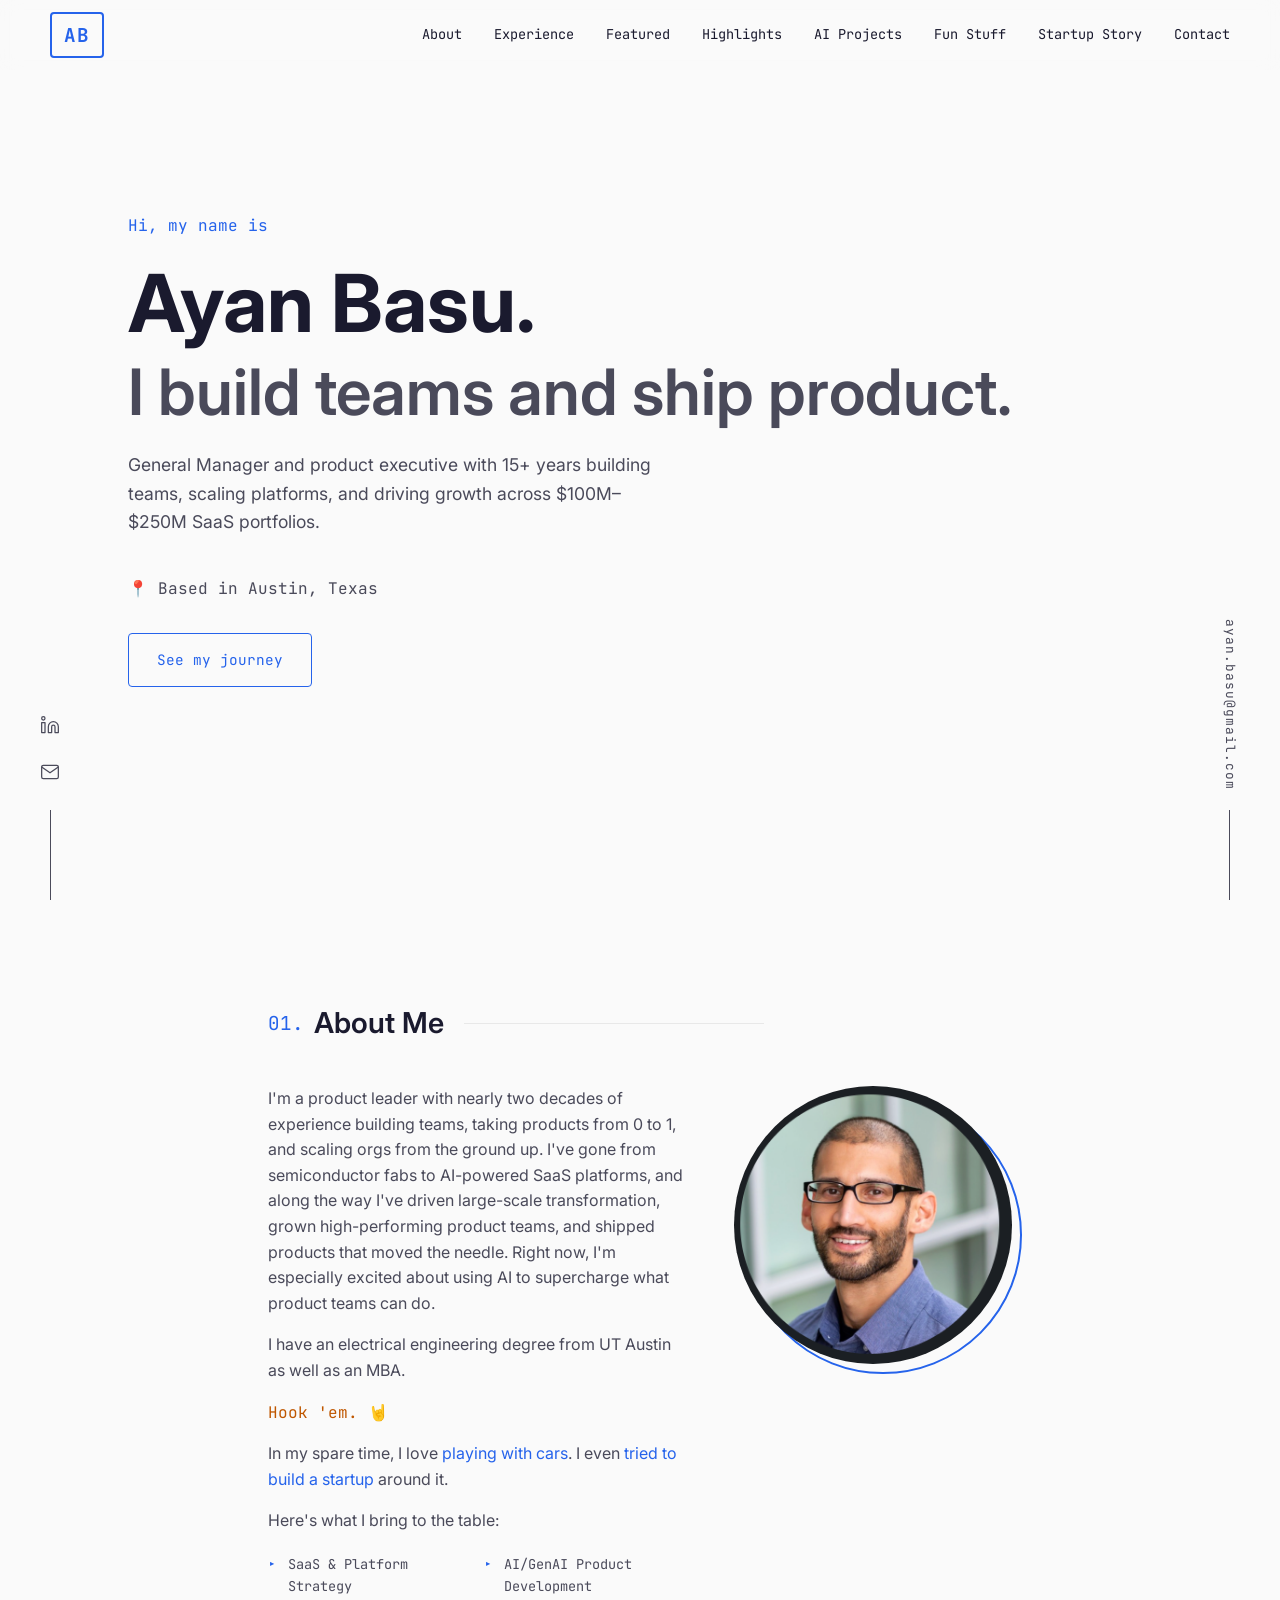
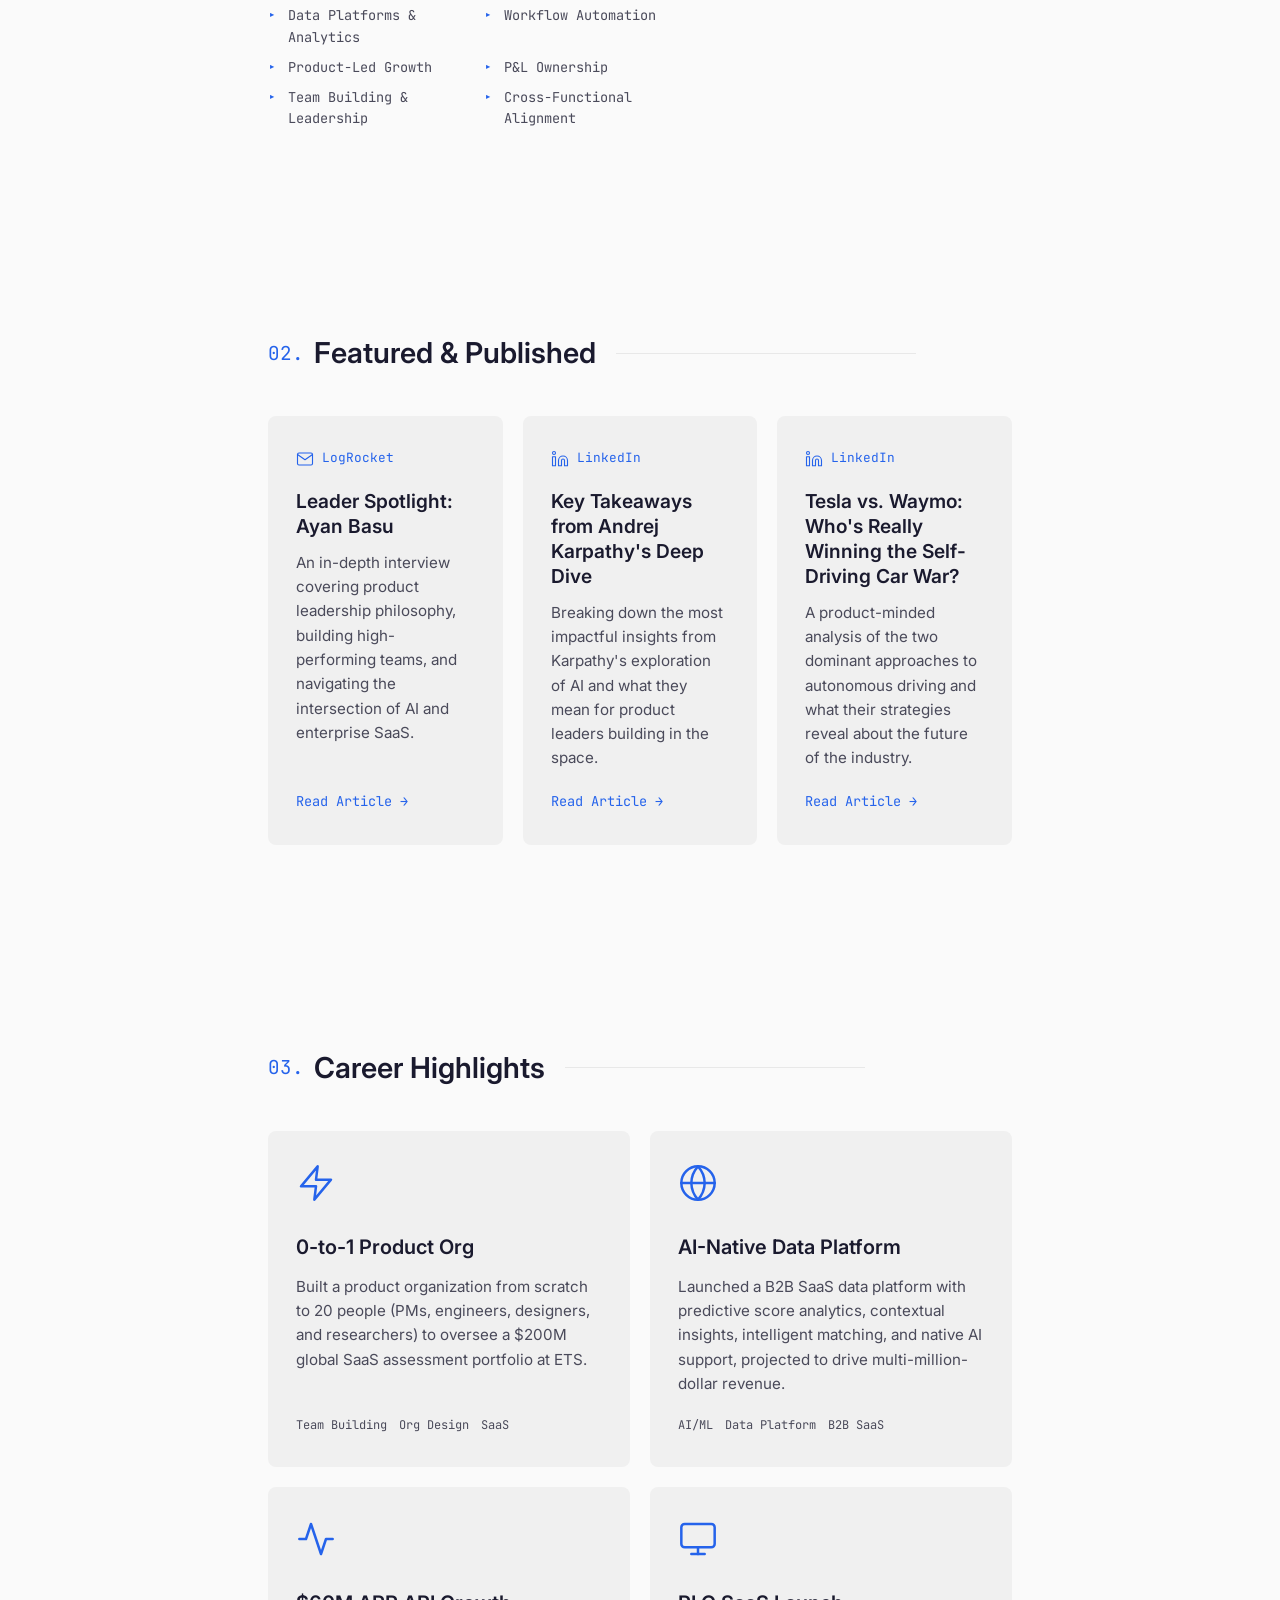
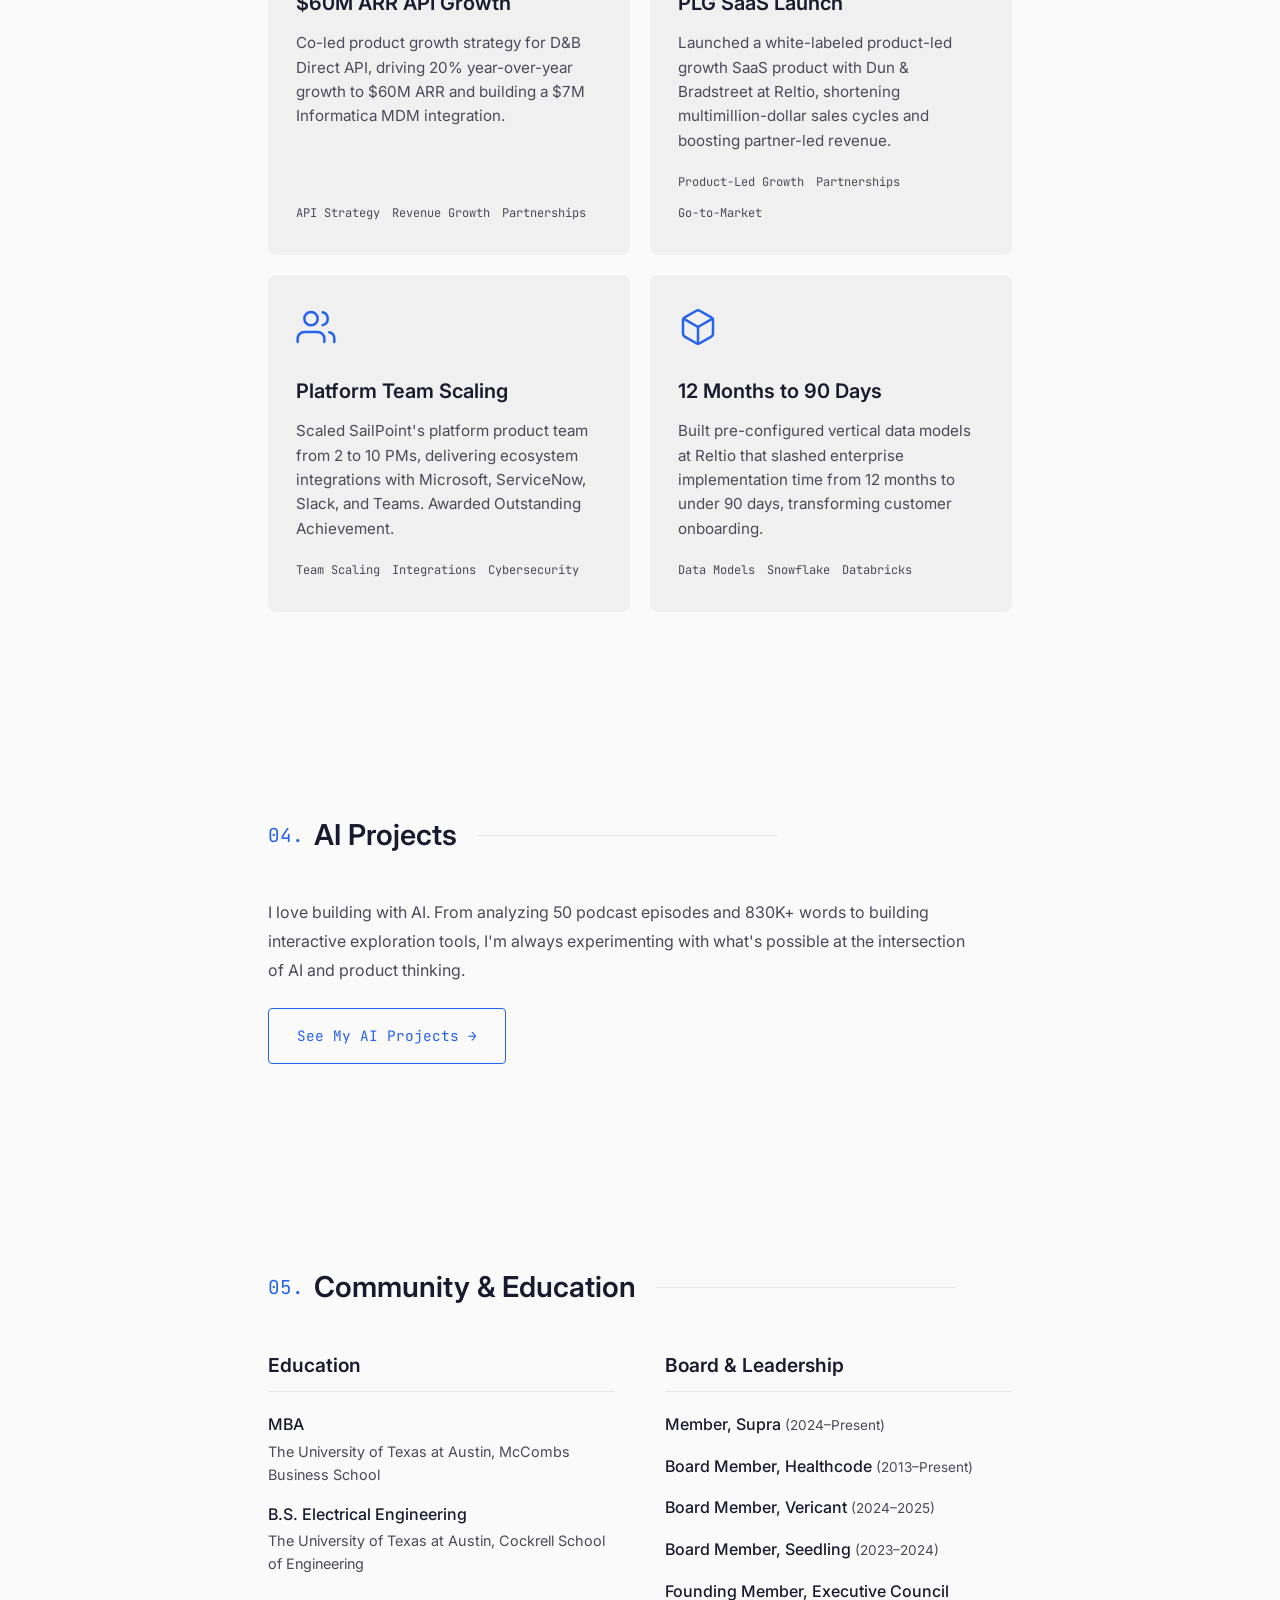
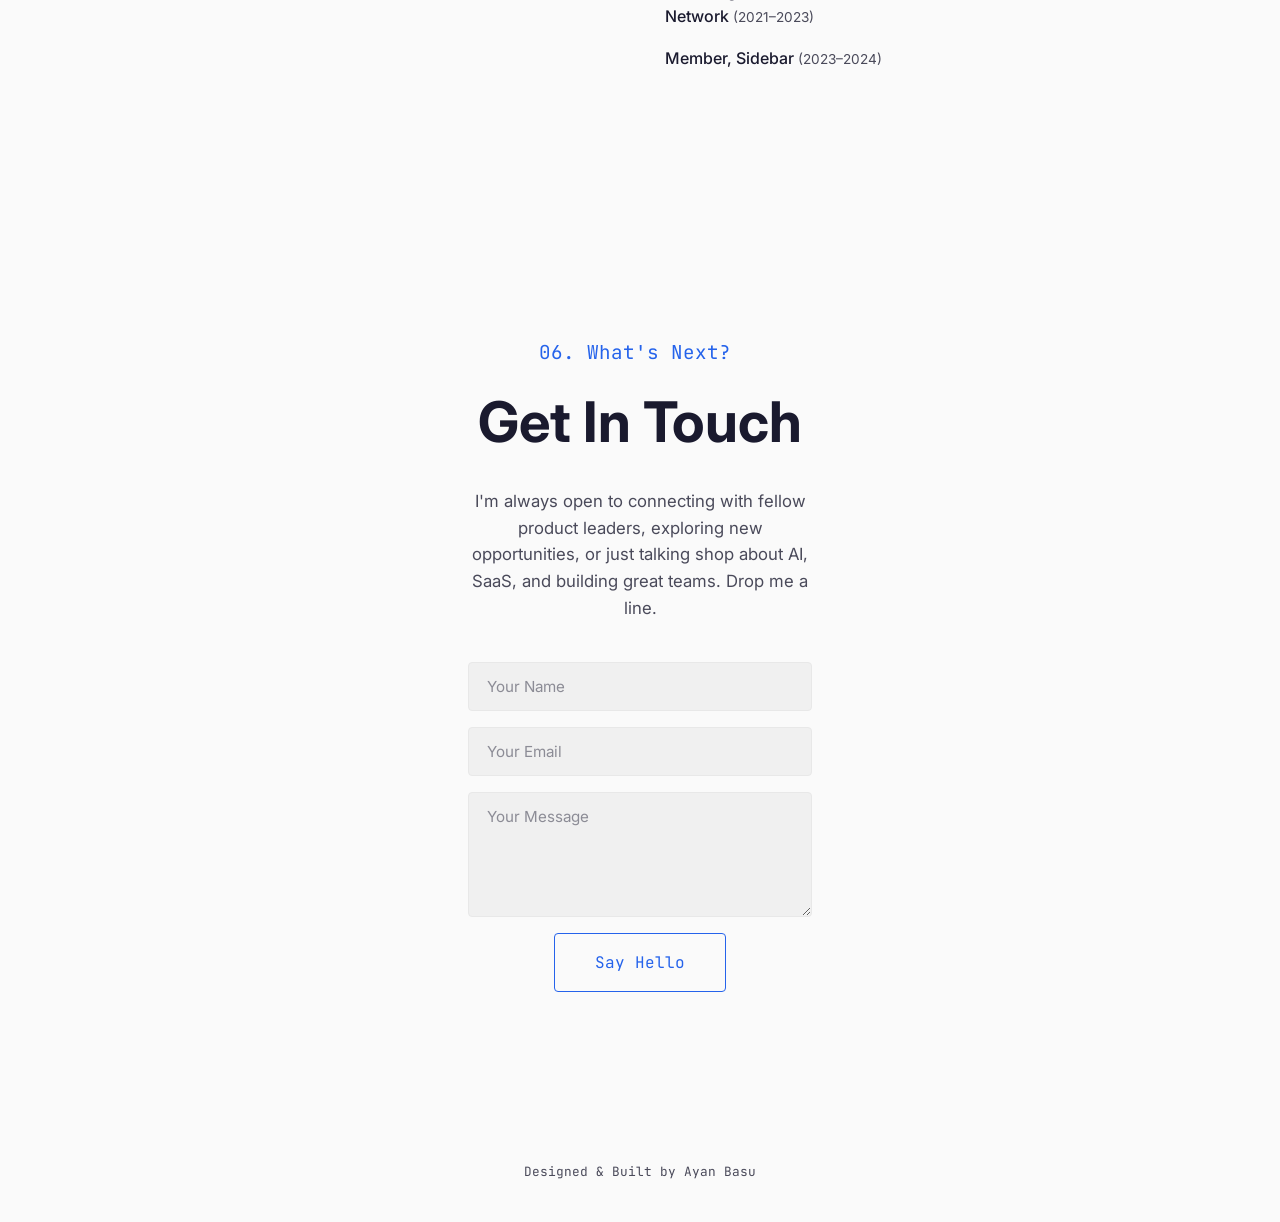
==== index.html @ af094619 "Move experience timeline to its own page Co-Authored-By: Claude Sonnet 4.6 <noreply@anthropic.com>" ====
<!DOCTYPE html>
<html lang="en">
<head>
  <meta charset="UTF-8">
  <meta name="viewport" content="width=device-width, initial-scale=1.0">
  <title>Ayan Basu | Product Executive | AI, SaaS, Platforms</title>
  <link rel="preconnect" href="https://fonts.googleapis.com">
  <link rel="preconnect" href="https://fonts.gstatic.com" crossorigin>
  <link href="https://fonts.googleapis.com/css2?family=Inter:wght@300;400;500;600;700&family=JetBrains+Mono:wght@400;500&display=swap" rel="stylesheet">
  <link rel="stylesheet" href="styles.css">
</head>
<body>

  <!-- Navigation -->
  <nav class="nav" id="nav">
    <a href="#" class="nav-logo">AB</a>
    <div class="nav-links">
      <a href="#about">About</a>
      <a href="experience.html">Experience</a>
      <a href="#featured">Featured</a>
      <a href="#highlights">Highlights</a>
      <a href="ai-projects.html">AI Projects</a>
      <a href="cars.html">Fun Stuff</a>
      <a href="startup.html">Startup Story</a>
      <a href="#contact">Contact</a>
    </div>
    <button class="nav-toggle" id="nav-toggle" aria-label="Toggle menu">
      <span></span>
      <span></span>
    </button>
  </nav>

  <!-- Mobile Menu -->
  <div class="mobile-menu" id="mobile-menu">
    <a href="#about">About</a>
    <a href="experience.html">Experience</a>
    <a href="#featured">Featured</a>
    <a href="#highlights">Highlights</a>
    <a href="ai-projects.html">AI Projects</a>
    <a href="cars.html">Fun Stuff</a>
    <a href="startup.html">Startup Story</a>
    <a href="#contact">Contact</a>
  </div>

  <!-- Hero -->
  <section class="hero">
    <div class="hero-content">
      <p class="hero-greeting">Hi, my name is</p>
      <h1 class="hero-name">Ayan Basu.</h1>
      <h2 class="hero-tagline">I build teams and ship product.</h2>
      <p class="hero-description">
        General Manager and product executive with 15+ years building teams, scaling platforms,
        and driving growth across $100M&ndash;$250M SaaS portfolios.
      </p>
      <p class="hero-location">📍 Based in Austin, Texas</p>
      <a href="experience.html" class="btn">See my journey</a>
    </div>
  </section>

  <!-- About -->
  <section class="section" id="about">
    <h2 class="section-heading"><span class="section-number">01.</span> About Me</h2>
    <div class="about-grid">
      <div class="about-text">
        <p>
          I'm a product leader with nearly two decades of experience building teams, taking products from 0 to 1,
          and scaling orgs from the ground up. I've gone from semiconductor fabs to AI-powered SaaS platforms,
          and along the way I've driven large-scale transformation, grown high-performing product teams, and
          shipped products that moved the needle. Right now, I'm especially excited about using AI to supercharge
          what product teams can do.
        </p>
        <p>
          I have an electrical engineering degree from UT Austin as well as an MBA.
        </p>
        <p class="hook-em">Hook 'em. 🤘</p>
        <p>In my spare time, I love <a href="cars.html">playing with cars</a>. I even <a href="startup.html">tried to build a startup</a> around it.</p>
        <p>Here's what I bring to the table:</p>
        <ul class="skills-list">
          <li>SaaS & Platform Strategy</li>
          <li>AI/GenAI Product Development</li>
          <li>Data Platforms & Analytics</li>
          <li>Workflow Automation</li>
          <li>Product-Led Growth</li>
          <li>P&L Ownership</li>
          <li>Team Building & Leadership</li>
          <li>Cross-Functional Alignment</li>
        </ul>
      </div>
      <div class="about-photo">
        <div class="photo-wrapper">
          <img src="profile-new.png" alt="Ayan Basu" class="photo-img">
        </div>
      </div>
    </div>
  </section>

  <!-- Featured & Published -->
  <section class="section" id="featured">
    <h2 class="section-heading"><span class="section-number">02.</span> Featured & Published</h2>
    <div class="featured-grid">

      <a href="https://stories.logrocket.com/p/leader-spotlight-ayan-basu" class="featured-card" target="_blank" rel="noopener noreferrer">
        <div class="featured-source">
          <svg xmlns="http://www.w3.org/2000/svg" width="18" height="18" viewBox="0 0 24 24" fill="none" stroke="currentColor" stroke-width="1.5" stroke-linecap="round" stroke-linejoin="round"><path d="M4 4h16c1.1 0 2 .9 2 2v12c0 1.1-.9 2-2 2H4c-1.1 0-2-.9-2-2V6c0-1.1.9-2 2-2z"></path><polyline points="22,6 12,13 2,6"></polyline></svg>
          <span>LogRocket</span>
        </div>
        <h3 class="featured-title">Leader Spotlight: Ayan Basu</h3>
        <p class="featured-description">
          An in-depth interview covering product leadership philosophy, building high-performing teams, and navigating the intersection of AI and enterprise SaaS.
        </p>
        <span class="featured-link">Read Article <span>&rarr;</span></span>
      </a>

      <a href="https://www.linkedin.com/pulse/key-takeaways-insights-from-andrej-karpathys-deep-dive-ayan-basu-adkgc/" class="featured-card" target="_blank" rel="noopener noreferrer">
        <div class="featured-source">
          <svg xmlns="http://www.w3.org/2000/svg" width="18" height="18" viewBox="0 0 24 24" fill="none" stroke="currentColor" stroke-width="1.5" stroke-linecap="round" stroke-linejoin="round"><path d="M16 8a6 6 0 0 1 6 6v7h-4v-7a2 2 0 0 0-2-2 2 2 0 0 0-2 2v7h-4v-7a6 6 0 0 1 6-6z"></path><rect x="2" y="9" width="4" height="12"></rect><circle cx="4" cy="4" r="2"></circle></svg>
          <span>LinkedIn</span>
        </div>
        <h3 class="featured-title">Key Takeaways from Andrej Karpathy's Deep Dive</h3>
        <p class="featured-description">
          Breaking down the most impactful insights from Karpathy's exploration of AI and what they mean for product leaders building in the space.
        </p>
        <span class="featured-link">Read Article <span>&rarr;</span></span>
      </a>

      <a href="https://www.linkedin.com/pulse/tesla-vs-waymo-whos-really-winning-self-driving-car-war-ayan-basu-uwnec/" class="featured-card" target="_blank" rel="noopener noreferrer">
        <div class="featured-source">
          <svg xmlns="http://www.w3.org/2000/svg" width="18" height="18" viewBox="0 0 24 24" fill="none" stroke="currentColor" stroke-width="1.5" stroke-linecap="round" stroke-linejoin="round"><path d="M16 8a6 6 0 0 1 6 6v7h-4v-7a2 2 0 0 0-2-2 2 2 0 0 0-2 2v7h-4v-7a6 6 0 0 1 6-6z"></path><rect x="2" y="9" width="4" height="12"></rect><circle cx="4" cy="4" r="2"></circle></svg>
          <span>LinkedIn</span>
        </div>
        <h3 class="featured-title">Tesla vs. Waymo: Who's Really Winning the Self-Driving Car War?</h3>
        <p class="featured-description">
          A product-minded analysis of the two dominant approaches to autonomous driving and what their strategies reveal about the future of the industry.
        </p>
        <span class="featured-link">Read Article <span>&rarr;</span></span>
      </a>

    </div>
  </section>

  <!-- Highlights -->
  <section class="section" id="highlights">
    <h2 class="section-heading"><span class="section-number">03.</span> Career Highlights</h2>
    <div class="projects-grid">

      <div class="project-card">
        <div class="project-top">
          <svg class="project-icon" xmlns="http://www.w3.org/2000/svg" viewBox="0 0 24 24" fill="none" stroke="currentColor" stroke-width="1.5" stroke-linecap="round" stroke-linejoin="round"><path d="M13 2L3 14h9l-1 8 10-12h-9l1-8z"></path></svg>
        </div>
        <h3 class="project-title">0-to-1 Product Org</h3>
        <p class="project-description">
          Built a product organization from scratch to 20 people (PMs, engineers, designers, and researchers)
          to oversee a $200M global SaaS assessment portfolio at ETS.
        </p>
        <ul class="project-tech">
          <li>Team Building</li>
          <li>Org Design</li>
          <li>SaaS</li>
        </ul>
      </div>

      <div class="project-card">
        <div class="project-top">
          <svg class="project-icon" xmlns="http://www.w3.org/2000/svg" viewBox="0 0 24 24" fill="none" stroke="currentColor" stroke-width="1.5" stroke-linecap="round" stroke-linejoin="round"><circle cx="12" cy="12" r="10"></circle><line x1="2" y1="12" x2="22" y2="12"></line><path d="M12 2a15.3 15.3 0 0 1 4 10 15.3 15.3 0 0 1-4 10 15.3 15.3 0 0 1-4-10 15.3 15.3 0 0 1 4-10z"></path></svg>
        </div>
        <h3 class="project-title">AI-Native Data Platform</h3>
        <p class="project-description">
          Launched a B2B SaaS data platform with predictive score analytics, contextual insights,
          intelligent matching, and native AI support, projected to drive multi-million-dollar revenue.
        </p>
        <ul class="project-tech">
          <li>AI/ML</li>
          <li>Data Platform</li>
          <li>B2B SaaS</li>
        </ul>
      </div>

      <div class="project-card">
        <div class="project-top">
          <svg class="project-icon" xmlns="http://www.w3.org/2000/svg" viewBox="0 0 24 24" fill="none" stroke="currentColor" stroke-width="1.5" stroke-linecap="round" stroke-linejoin="round"><polyline points="22 12 18 12 15 21 9 3 6 12 2 12"></polyline></svg>
        </div>
        <h3 class="project-title">$60M ARR API Growth</h3>
        <p class="project-description">
          Co-led product growth strategy for D&B Direct API, driving 20% year-over-year growth to $60M ARR
          and building a $7M Informatica MDM integration.
        </p>
        <ul class="project-tech">
          <li>API Strategy</li>
          <li>Revenue Growth</li>
          <li>Partnerships</li>
        </ul>
      </div>

      <div class="project-card">
        <div class="project-top">
          <svg class="project-icon" xmlns="http://www.w3.org/2000/svg" viewBox="0 0 24 24" fill="none" stroke="currentColor" stroke-width="1.5" stroke-linecap="round" stroke-linejoin="round"><rect x="2" y="3" width="20" height="14" rx="2" ry="2"></rect><line x1="8" y1="21" x2="16" y2="21"></line><line x1="12" y1="17" x2="12" y2="21"></line></svg>
        </div>
        <h3 class="project-title">PLG SaaS Launch</h3>
        <p class="project-description">
          Launched a white-labeled product-led growth SaaS product with Dun & Bradstreet at Reltio,
          shortening multimillion-dollar sales cycles and boosting partner-led revenue.
        </p>
        <ul class="project-tech">
          <li>Product-Led Growth</li>
          <li>Partnerships</li>
          <li>Go-to-Market</li>
        </ul>
      </div>

      <div class="project-card">
        <div class="project-top">
          <svg class="project-icon" xmlns="http://www.w3.org/2000/svg" viewBox="0 0 24 24" fill="none" stroke="currentColor" stroke-width="1.5" stroke-linecap="round" stroke-linejoin="round"><path d="M17 21v-2a4 4 0 0 0-4-4H5a4 4 0 0 0-4 4v2"></path><circle cx="9" cy="7" r="4"></circle><path d="M23 21v-2a4 4 0 0 0-3-3.87"></path><path d="M16 3.13a4 4 0 0 1 0 7.75"></path></svg>
        </div>
        <h3 class="project-title">Platform Team Scaling</h3>
        <p class="project-description">
          Scaled SailPoint's platform product team from 2 to 10 PMs, delivering ecosystem integrations
          with Microsoft, ServiceNow, Slack, and Teams. Awarded Outstanding Achievement.
        </p>
        <ul class="project-tech">
          <li>Team Scaling</li>
          <li>Integrations</li>
          <li>Cybersecurity</li>
        </ul>
      </div>

      <div class="project-card">
        <div class="project-top">
          <svg class="project-icon" xmlns="http://www.w3.org/2000/svg" viewBox="0 0 24 24" fill="none" stroke="currentColor" stroke-width="1.5" stroke-linecap="round" stroke-linejoin="round"><path d="M21 16V8a2 2 0 0 0-1-1.73l-7-4a2 2 0 0 0-2 0l-7 4A2 2 0 0 0 3 8v8a2 2 0 0 0 1 1.73l7 4a2 2 0 0 0 2 0l7-4A2 2 0 0 0 21 16z"></path><polyline points="3.27 6.96 12 12.01 20.73 6.96"></polyline><line x1="12" y1="22.08" x2="12" y2="12"></line></svg>
        </div>
        <h3 class="project-title">12 Months to 90 Days</h3>
        <p class="project-description">
          Built pre-configured vertical data models at Reltio that slashed enterprise implementation time
          from 12 months to under 90 days, transforming customer onboarding.
        </p>
        <ul class="project-tech">
          <li>Data Models</li>
          <li>Snowflake</li>
          <li>Databricks</li>
        </ul>
      </div>

    </div>
  </section>

  <!-- AI Projects Teaser -->
  <section class="section" id="ai-projects">
    <h2 class="section-heading"><span class="section-number">04.</span> AI Projects</h2>
    <div class="ai-teaser">
      <p>
        I love building with AI. From analyzing 50 podcast episodes and 830K+ words to building interactive
        exploration tools, I'm always experimenting with what's possible at the intersection of AI and product thinking.
      </p>
      <a href="ai-projects.html" class="btn" style="margin-top: 1.5rem;">See My AI Projects &rarr;</a>
    </div>
  </section>

  <!-- Community -->
  <section class="section" id="community">
    <h2 class="section-heading"><span class="section-number">05.</span> Community & Education</h2>
    <div class="community-grid">
      <div class="community-col">
        <h3 class="community-subheading">Education</h3>
        <div class="community-item">
          <h4>MBA</h4>
          <p>The University of Texas at Austin, McCombs Business School</p>
        </div>
        <div class="community-item">
          <h4>B.S. Electrical Engineering</h4>
          <p>The University of Texas at Austin, Cockrell School of Engineering</p>
        </div>
      </div>
      <div class="community-col">
        <h3 class="community-subheading">Board & Leadership</h3>
        <div class="community-item">
          <h4>Member, Supra <span class="dim">(2024&ndash;Present)</span></h4>
        </div>
        <div class="community-item">
          <h4>Board Member, Healthcode <span class="dim">(2013&ndash;Present)</span></h4>
        </div>
        <div class="community-item">
          <h4>Board Member, Vericant <span class="dim">(2024&ndash;2025)</span></h4>
        </div>
        <div class="community-item">
          <h4>Board Member, Seedling <span class="dim">(2023&ndash;2024)</span></h4>
        </div>
        <div class="community-item">
          <h4>Founding Member, Executive Council Network <span class="dim">(2021&ndash;2023)</span></h4>
        </div>
        <div class="community-item">
          <h4>Member, Sidebar <span class="dim">(2023&ndash;2024)</span></h4>
        </div>
      </div>
    </div>
  </section>

  <!-- Contact -->
  <section class="section section-contact" id="contact">
    <p class="section-number">06. What's Next?</p>
    <h2 class="contact-heading">Get In Touch</h2>
    <p class="contact-text">
      I'm always open to connecting with fellow product leaders, exploring new opportunities,
      or just talking shop about AI, SaaS, and building great teams. Drop me a line.
    </p>
    <form action="https://formsubmit.co/ayan.basu@gmail.com" method="POST" class="contact-form">
      <input type="hidden" name="_subject" value="New message from ayanbasu.com">
      <input type="hidden" name="_captcha" value="false">
      <input type="hidden" name="_next" value="https://ayanbasu.com#contact">
      <input type="text" name="name" placeholder="Your Name" required>
      <input type="email" name="email" placeholder="Your Email" required>
      <textarea name="message" placeholder="Your Message" rows="5" required></textarea>
      <button type="submit" class="btn btn-large">Say Hello</button>
    </form>
  </section>

  <!-- Footer -->
  <footer class="footer">
    <div class="footer-socials">
      <a href="https://linkedin.com/in/ayanbasu" aria-label="LinkedIn" target="_blank" rel="noopener noreferrer">
        <svg xmlns="http://www.w3.org/2000/svg" width="20" height="20" viewBox="0 0 24 24" fill="none" stroke="currentColor" stroke-width="1.5" stroke-linecap="round" stroke-linejoin="round"><path d="M16 8a6 6 0 0 1 6 6v7h-4v-7a2 2 0 0 0-2-2 2 2 0 0 0-2 2v7h-4v-7a6 6 0 0 1 6-6z"></path><rect x="2" y="9" width="4" height="12"></rect><circle cx="4" cy="4" r="2"></circle></svg>
      </a>
      <a href="mailto:ayan.basu@gmail.com" aria-label="Email">
        <svg xmlns="http://www.w3.org/2000/svg" width="20" height="20" viewBox="0 0 24 24" fill="none" stroke="currentColor" stroke-width="1.5" stroke-linecap="round" stroke-linejoin="round"><path d="M4 4h16c1.1 0 2 .9 2 2v12c0 1.1-.9 2-2 2H4c-1.1 0-2-.9-2-2V6c0-1.1.9-2 2-2z"></path><polyline points="22,6 12,13 2,6"></polyline></svg>
      </a>
    </div>
    <p class="footer-credit">Designed & Built by Ayan Basu</p>
  </footer>

  <!-- Side Elements -->
  <div class="side-email">
    <a href="mailto:ayan.basu@gmail.com">ayan.basu@gmail.com</a>
  </div>

  <div class="side-social">
    <a href="https://linkedin.com/in/ayanbasu" aria-label="LinkedIn" target="_blank" rel="noopener noreferrer">
      <svg xmlns="http://www.w3.org/2000/svg" width="20" height="20" viewBox="0 0 24 24" fill="none" stroke="currentColor" stroke-width="1.5" stroke-linecap="round" stroke-linejoin="round"><path d="M16 8a6 6 0 0 1 6 6v7h-4v-7a2 2 0 0 0-2-2 2 2 0 0 0-2 2v7h-4v-7a6 6 0 0 1 6-6z"></path><rect x="2" y="9" width="4" height="12"></rect><circle cx="4" cy="4" r="2"></circle></svg>
    </a>
    <a href="mailto:ayan.basu@gmail.com" aria-label="Email">
      <svg xmlns="http://www.w3.org/2000/svg" width="20" height="20" viewBox="0 0 24 24" fill="none" stroke="currentColor" stroke-width="1.5" stroke-linecap="round" stroke-linejoin="round"><path d="M4 4h16c1.1 0 2 .9 2 2v12c0 1.1-.9 2-2 2H4c-1.1 0-2-.9-2-2V6c0-1.1.9-2 2-2z"></path><polyline points="22,6 12,13 2,6"></polyline></svg>
    </a>
  </div>

  <script src="script.js"></script>
</body>
</html>
---- styles.css ----
/* ===================== */
/*   Custom Properties   */
/* ===================== */
:root {
  --bg: #fafafa;
  --bg-light: #f0f0f0;
  --bg-lighter: #e8e8e8;
  --text: #1a1a2e;
  --text-dim: #4a4a5a;
  --accent: #2563eb;
  --white: #1a1a2e;
  --font-sans: 'Inter', -apple-system, BlinkMacSystemFont, 'Segoe UI', sans-serif;
  --font-mono: 'JetBrains Mono', 'SF Mono', 'Fira Code', monospace;
  --transition: all 0.25s cubic-bezier(0.645, 0.045, 0.355, 1);
  --nav-height: 70px;
}

/* ===================== */
/*        Reset          */
/* ===================== */
*, *::before, *::after {
  margin: 0;
  padding: 0;
  box-sizing: border-box;
}

html {
  scroll-behavior: smooth;
  scroll-padding-top: var(--nav-height);
}

body {
  font-family: var(--font-sans);
  background-color: var(--bg);
  color: var(--text-dim);
  line-height: 1.6;
  -webkit-font-smoothing: antialiased;
  overflow-x: hidden;
}

a {
  text-decoration: none;
  color: var(--accent);
  transition: var(--transition);
}

a:hover {
  color: var(--accent);
}

ul {
  list-style: none;
}

img {
  max-width: 100%;
  display: block;
}

/* ===================== */
/*      Navigation       */
/* ===================== */
.nav {
  position: fixed;
  top: 0;
  left: 0;
  right: 0;
  height: var(--nav-height);
  display: flex;
  align-items: center;
  justify-content: space-between;
  padding: 0 50px;
  background-color: rgba(250, 250, 250, 0.85);
  backdrop-filter: blur(10px);
  z-index: 100;
  transition: var(--transition);
}

.nav.scrolled {
  box-shadow: 0 10px 30px -10px rgba(0, 0, 0, 0.1);
}

.nav-logo {
  font-family: var(--font-mono);
  font-size: 1.2rem;
  font-weight: 700;
  color: var(--accent);
  border: 2px solid var(--accent);
  padding: 6px 12px;
  border-radius: 4px;
  letter-spacing: 1px;
}

.nav-logo:hover {
  background-color: rgba(91, 143, 185, 0.1);
}

.nav-links {
  display: flex;
  gap: 32px;
  align-items: center;
}

.nav-links a {
  font-family: var(--font-mono);
  font-size: 0.85rem;
  color: var(--text);
  position: relative;
}

.nav-links a:hover {
  color: var(--accent);
}

.nav-toggle {
  display: none;
  flex-direction: column;
  gap: 6px;
  background: none;
  border: none;
  cursor: pointer;
  padding: 4px;
  z-index: 110;
}

.nav-toggle span {
  display: block;
  width: 28px;
  height: 2px;
  background-color: var(--accent);
  transition: var(--transition);
}

.nav-toggle.active span:first-child {
  transform: rotate(45deg) translate(3px, 3px);
}

.nav-toggle.active span:last-child {
  transform: rotate(-45deg) translate(3px, -3px);
}

/* Mobile Menu */
.mobile-menu {
  position: fixed;
  top: 0;
  right: -100%;
  width: min(75vw, 400px);
  height: 100vh;
  background-color: var(--bg-light);
  display: flex;
  flex-direction: column;
  align-items: center;
  justify-content: center;
  gap: 28px;
  z-index: 105;
  transition: right 0.3s ease;
}

.mobile-menu.open {
  right: 0;
}

.mobile-menu a {
  font-family: var(--font-mono);
  font-size: 1.1rem;
  color: var(--text);
}

.mobile-menu a:hover {
  color: var(--accent);
}

/* ===================== */
/*         Hero          */
/* ===================== */
.hero {
  min-height: 100vh;
  display: flex;
  align-items: center;
  padding: 0 clamp(25px, 10vw, 150px);
}

.hero-content {
  max-width: 1000px;
}

.hero-greeting {
  font-family: var(--font-mono);
  color: var(--accent);
  font-size: clamp(0.9rem, 1.5vw, 1rem);
  margin-bottom: 20px;
  opacity: 0;
  transform: translateY(20px);
  animation: fadeUp 0.5s ease forwards 0.2s;
}

.hero-name {
  font-size: clamp(2.5rem, 7vw, 5rem);
  color: var(--white);
  font-weight: 700;
  line-height: 1.1;
  margin-bottom: 10px;
  opacity: 0;
  transform: translateY(20px);
  animation: fadeUp 0.5s ease forwards 0.35s;
}

.hero-tagline {
  font-size: clamp(2rem, 5.5vw, 4rem);
  color: var(--text-dim);
  font-weight: 600;
  line-height: 1.1;
  margin-bottom: 24px;
  opacity: 0;
  transform: translateY(20px);
  animation: fadeUp 0.5s ease forwards 0.5s;
}

.hero-location {
  font-family: var(--font-mono);
  font-size: 1rem;
  color: var(--text-dim);
  margin-top: 1rem;
  margin-bottom: 2rem;
}

.hero-description {
  max-width: 540px;
  font-size: 1.1rem;
  margin-bottom: 40px;
  opacity: 0;
  transform: translateY(20px);
  animation: fadeUp 0.5s ease forwards 0.65s;
}

@keyframes fadeUp {
  to {
    opacity: 1;
    transform: translateY(0);
  }
}

/* ===================== */
/*        Button         */
/* ===================== */
.btn {
  display: inline-block;
  font-family: var(--font-mono);
  font-size: 0.9rem;
  color: var(--accent);
  border: 1px solid var(--accent);
  padding: 14px 28px;
  border-radius: 4px;
  transition: var(--transition);
  opacity: 0;
  transform: translateY(20px);
  animation: fadeUp 0.5s ease forwards 0.8s;
}

.btn:hover {
  background-color: rgba(91, 143, 185, 0.1);
}

.btn-large {
  padding: 18px 40px;
  font-size: 1rem;
  opacity: 1;
  transform: none;
  animation: none;
}

/* ===================== */
/*       Sections        */
/* ===================== */
.section {
  max-width: 1000px;
  margin: 0 auto;
  padding: 100px clamp(25px, 10vw, 150px);
}

.section-heading {
  display: flex;
  align-items: center;
  font-size: clamp(1.5rem, 3vw, 1.8rem);
  color: var(--white);
  font-weight: 600;
  margin-bottom: 40px;
  white-space: nowrap;
}

.section-heading::after {
  content: '';
  display: block;
  width: 300px;
  height: 1px;
  background-color: var(--bg-lighter);
  margin-left: 20px;
}

.section-number {
  font-family: var(--font-mono);
  font-size: clamp(1rem, 2vw, 1.2rem);
  color: var(--accent);
  font-weight: 400;
  margin-right: 10px;
}

/* ===================== */
/*        About          */
/* ===================== */
.about-grid {
  display: grid;
  grid-template-columns: 3fr 2fr;
  gap: 50px;
  align-items: start;
}

.about-text p {
  margin-bottom: 16px;
  font-size: 1rem;
}

.hook-em {
  font-family: var(--font-mono);
  font-size: 1.1rem;
  color: #BF5700;
  margin-top: 0.5rem;
  margin-bottom: 1.5rem;
}

.skills-list {
  display: grid;
  grid-template-columns: repeat(2, 1fr);
  gap: 8px 16px;
  margin-top: 20px;
}

.skills-list li {
  font-family: var(--font-mono);
  font-size: 0.85rem;
  color: var(--text-dim);
  position: relative;
  padding-left: 20px;
}

.skills-list li::before {
  content: '\25B8';
  color: var(--accent);
  position: absolute;
  left: 0;
  font-size: 0.85rem;
}

.photo-wrapper {
  position: relative;
  width: 100%;
  max-width: 280px;
  margin: 0 auto;
}

.photo-wrapper::after {
  content: '';
  position: absolute;
  top: 10px;
  left: 10px;
  width: 100%;
  height: 100%;
  border: 2px solid var(--accent);
  border-radius: 50%;
  z-index: -1;
  transition: var(--transition);
}

.photo-wrapper:hover::after {
  top: 6px;
  left: 6px;
}

.photo-img {
  width: 100%;
  aspect-ratio: 1;
  border-radius: 50%;
  object-fit: cover;
  transition: var(--transition);
}

.photo-img:hover {
  filter: none;
}

/* ===================== */
/*      Experience       */
/* ===================== */
.timeline {
  position: relative;
  padding-left: 30px;
}

.timeline::before {
  content: '';
  position: absolute;
  left: 7px;
  top: 0;
  bottom: 0;
  width: 2px;
  background-color: var(--bg-lighter);
}

.timeline-item {
  position: relative;
  margin-bottom: 40px;
}

.timeline-item:last-child {
  margin-bottom: 0;
}

.timeline-marker {
  position: absolute;
  left: -26px;
  top: 6px;
  width: 16px;
  height: 16px;
  border-radius: 50%;
  border: 2px solid var(--accent);
  background-color: var(--bg);
  z-index: 1;
}

.timeline-content {
  background-color: var(--bg-light);
  padding: 28px;
  border-radius: 8px;
  transition: var(--transition);
}

.timeline-content:hover {
  transform: translateY(-4px);
  box-shadow: 0 10px 30px -15px rgba(0, 0, 0, 0.1);
}

.timeline-header {
  display: flex;
  justify-content: space-between;
  align-items: baseline;
  flex-wrap: wrap;
  gap: 8px;
  margin-bottom: 16px;
}

.timeline-header h3 {
  font-size: 1.15rem;
  color: var(--white);
  font-weight: 600;
}

.timeline-date {
  font-family: var(--font-mono);
  font-size: 0.8rem;
  color: var(--text-dim);
}

.timeline-content ul {
  padding-left: 20px;
}

.timeline-content li {
  position: relative;
  padding-left: 10px;
  margin-bottom: 8px;
  font-size: 0.95rem;
}

.timeline-content li::before {
  content: '\25B8';
  color: var(--accent);
  position: absolute;
  left: -12px;
}

.accent {
  color: var(--accent);
}

/* ===================== */
/*       Featured        */
/* ===================== */
/* Spotlight Card */
.featured-spotlight {
  display: block;
  background: linear-gradient(135deg, var(--bg-light) 0%, var(--bg-lighter) 100%);
  border: 2px solid var(--accent);
  border-radius: 12px;
  padding: 40px 36px;
  margin-bottom: 24px;
  text-decoration: none;
  color: var(--text-dim);
  transition: var(--transition);
  cursor: pointer;
}

.featured-spotlight:hover {
  transform: translateY(-4px);
  box-shadow: 0 20px 40px -15px rgba(37, 99, 235, 0.15);
  color: var(--text-dim);
}

.featured-spotlight-badge {
  display: inline-flex;
  align-items: center;
  gap: 6px;
  font-family: var(--font-mono);
  font-size: 0.8rem;
  font-weight: 500;
  color: var(--accent);
  margin-bottom: 16px;
  padding: 4px 12px;
  background: rgba(37, 99, 235, 0.08);
  border-radius: 20px;
}

.featured-spotlight-title {
  font-size: 1.6rem;
  font-weight: 700;
  color: var(--white);
  margin-bottom: 12px;
  transition: var(--transition);
}

.featured-spotlight:hover .featured-spotlight-title {
  color: var(--accent);
}

.featured-spotlight-desc {
  font-size: 1rem;
  line-height: 1.7;
  margin-bottom: 20px;
  max-width: 720px;
}

.featured-spotlight-stats {
  display: flex;
  gap: 24px;
  margin-bottom: 20px;
  flex-wrap: wrap;
}

.featured-spotlight-stats span {
  font-family: var(--font-mono);
  font-size: 0.85rem;
  font-weight: 500;
  color: var(--accent);
  padding: 4px 12px;
  background: rgba(37, 99, 235, 0.06);
  border-radius: 6px;
}

.featured-spotlight .featured-link span {
  display: inline-block;
  transition: var(--transition);
}

.featured-spotlight:hover .featured-link span {
  transform: translateX(6px);
}

.featured-grid {
  display: grid;
  grid-template-columns: repeat(3, 1fr);
  gap: 20px;
}

.featured-card {
  background-color: var(--bg-light);
  padding: 32px 28px;
  border-radius: 8px;
  display: flex;
  flex-direction: column;
  transition: var(--transition);
  cursor: pointer;
  text-decoration: none;
  color: var(--text-dim);
}

.featured-card:hover {
  transform: translateY(-8px);
  box-shadow: 0 20px 30px -15px rgba(0, 0, 0, 0.1);
}

.featured-source {
  display: flex;
  align-items: center;
  gap: 8px;
  margin-bottom: 20px;
  color: var(--accent);
}

.featured-source span {
  font-family: var(--font-mono);
  font-size: 0.8rem;
  color: var(--accent);
}

.featured-title {
  font-size: 1.2rem;
  color: var(--white);
  font-weight: 600;
  margin-bottom: 12px;
  transition: var(--transition);
  line-height: 1.3;
}

.featured-card:hover .featured-title {
  color: var(--accent);
}

.featured-description {
  font-size: 0.95rem;
  flex-grow: 1;
  margin-bottom: 20px;
  line-height: 1.6;
}

.featured-link {
  font-family: var(--font-mono);
  font-size: 0.85rem;
  color: var(--accent);
  transition: var(--transition);
}

.featured-link span {
  display: inline-block;
  transition: var(--transition);
}

.featured-card:hover .featured-link span {
  transform: translateX(4px);
}

/* ===================== */
/*       Projects        */
/* ===================== */
.projects-grid {
  display: grid;
  grid-template-columns: repeat(auto-fill, minmax(280px, 1fr));
  gap: 20px;
}

.project-card {
  background-color: var(--bg-light);
  padding: 32px 28px;
  border-radius: 8px;
  display: flex;
  flex-direction: column;
  transition: var(--transition);
  cursor: default;
}

.project-card:hover {
  transform: translateY(-8px);
  box-shadow: 0 20px 30px -15px rgba(0, 0, 0, 0.1);
}

.project-top {
  display: flex;
  justify-content: space-between;
  align-items: center;
  margin-bottom: 28px;
}

.project-icon {
  width: 40px;
  height: 40px;
  color: var(--accent);
}

.project-links {
  display: flex;
  gap: 14px;
}

.project-links a {
  color: var(--text-dim);
}

.project-links a:hover {
  color: var(--accent);
}

.project-links svg {
  width: 20px;
  height: 20px;
}

.project-title {
  font-size: 1.25rem;
  color: var(--white);
  font-weight: 600;
  margin-bottom: 12px;
  transition: var(--transition);
}

.project-card:hover .project-title {
  color: var(--accent);
}

.project-description {
  font-size: 0.95rem;
  flex-grow: 1;
  margin-bottom: 20px;
}

.project-tech {
  display: flex;
  flex-wrap: wrap;
  gap: 12px;
}

.project-tech li {
  font-family: var(--font-mono);
  font-size: 0.75rem;
  color: var(--text-dim);
}

/* ===================== */
/*      Fun Stuff        */
/* ===================== */
.fun-stuff-intro {
  margin-bottom: 40px;
  font-size: 1rem;
}

.startup-content p {
  margin-bottom: 1.2rem;
}

.cars-grid {
  display: grid;
  grid-template-columns: repeat(auto-fill, minmax(280px, 1fr));
  gap: 20px;
}

.car-card {
  background-color: var(--bg-light);
  border-radius: 8px;
  overflow: hidden;
  transition: var(--transition);
  cursor: default;
}

.car-card:hover {
  transform: translateY(-8px);
  box-shadow: 0 20px 30px -15px rgba(0, 0, 0, 0.1);
}

.car-image {
  width: 100%;
  overflow: hidden;
  background-color: var(--bg-lighter);
}

.car-image img {
  width: 100%;
  height: auto;
  object-fit: contain;
  transition: var(--transition);
}

.car-card:hover .car-image img {
  transform: scale(1.05);
}

.car-info {
  padding: 24px;
}

.car-info h3 {
  font-size: 1.1rem;
  color: var(--white);
  font-weight: 600;
  margin-bottom: 8px;
  transition: var(--transition);
}

.car-card:hover .car-info h3 {
  color: var(--accent);
}

.car-info p {
  font-size: 0.9rem;
  color: var(--text-dim);
  line-height: 1.5;
}

/* ===================== */
/*       Contact         */
/* ===================== */
.section-contact {
  text-align: center;
  max-width: 600px;
  padding-top: 150px;
  padding-bottom: 150px;
}

.contact-heading {
  font-size: clamp(2rem, 5vw, 3.5rem);
  color: var(--white);
  font-weight: 700;
  margin-top: 10px;
  margin-bottom: 20px;
}

.contact-text {
  font-size: 1.05rem;
  margin-bottom: 40px;
}

.contact-form {
  display: flex;
  flex-direction: column;
  gap: 16px;
  max-width: 500px;
  margin: 0 auto;
  text-align: left;
}

.contact-form input,
.contact-form textarea {
  width: 100%;
  padding: 14px 18px;
  background-color: var(--bg-light);
  border: 1px solid var(--bg-lighter);
  border-radius: 4px;
  color: var(--text);
  font-family: var(--font-sans);
  font-size: 0.95rem;
  transition: var(--transition);
  outline: none;
}

.contact-form input:focus,
.contact-form textarea:focus {
  border-color: var(--accent);
}

.contact-form input::placeholder,
.contact-form textarea::placeholder {
  color: var(--text-dim);
  opacity: 0.6;
}

.contact-form textarea {
  resize: vertical;
  min-height: 120px;
}

.contact-form .btn {
  align-self: center;
  cursor: pointer;
  background: none;
  opacity: 1;
  transform: none;
  animation: none;
}

/* ===================== */
/*       Footer          */
/* ===================== */
.footer {
  text-align: center;
  padding: 20px 0 40px;
}

.footer-socials {
  display: none;
}

.footer-credit {
  font-family: var(--font-mono);
  font-size: 0.8rem;
  color: var(--text-dim);
}

.footer-credit:hover {
  color: var(--accent);
}

/* ===================== */
/*     AI Projects       */
/* ===================== */
.ai-project-preview {
  width: 100%;
  border-radius: 6px;
  overflow: hidden;
  margin-bottom: 16px;
  border: 1px solid var(--border);
}

.ai-project-preview img {
  width: 100%;
  height: auto;
  display: block;
}

.ai-projects-intro {
  max-width: 700px;
  line-height: 1.8;
  margin-bottom: 40px;
}

.ai-teaser {
  max-width: 700px;
  line-height: 1.8;
}

.ai-teaser p {
  margin-bottom: 0;
}

.ai-projects-grid {
  display: grid;
  grid-template-columns: repeat(auto-fill, minmax(350px, 1fr));
  gap: 24px;
}

.ai-project-card {
  background-color: var(--bg-light);
  border-radius: 8px;
  padding: 32px;
  transition: var(--transition);
  text-decoration: none;
  color: inherit;
  display: block;
  position: relative;
}

.ai-project-card:hover {
  transform: translateY(-5px);
  box-shadow: 0 10px 30px -10px rgba(0, 0, 0, 0.15);
}

.ai-project-badge {
  display: inline-block;
  font-family: var(--font-mono);
  font-size: 0.75rem;
  color: var(--accent);
  border: 1px solid var(--accent);
  padding: 2px 10px;
  border-radius: 12px;
  margin-bottom: 16px;
}

.ai-project-title {
  font-size: 1.3rem;
  margin-bottom: 12px;
  color: var(--heading);
}

.ai-project-desc {
  font-size: 0.95rem;
  line-height: 1.7;
  color: var(--text);
  margin-bottom: 20px;
}

.ai-project-stats {
  display: flex;
  gap: 16px;
  flex-wrap: wrap;
  font-family: var(--font-mono);
  font-size: 0.8rem;
  color: var(--accent);
  margin-bottom: 16px;
}

/* ===================== */
/*     Side Elements     */
/* ===================== */
.side-email {
  position: fixed;
  bottom: 0;
  right: 40px;
  display: flex;
  flex-direction: column;
  align-items: center;
  gap: 20px;
}

.side-email::after {
  content: '';
  display: block;
  width: 1px;
  height: 90px;
  background-color: var(--text-dim);
}

.side-email a {
  writing-mode: vertical-rl;
  font-family: var(--font-mono);
  font-size: 0.8rem;
  color: var(--text-dim);
  letter-spacing: 1px;
}

.side-email a:hover {
  color: var(--accent);
  transform: translateY(-3px);
}

/* ===================== */
/*      Community        */
/* ===================== */
.community-grid {
  display: grid;
  grid-template-columns: 1fr 1fr;
  gap: 50px;
}

.community-subheading {
  font-size: 1.2rem;
  color: var(--white);
  font-weight: 600;
  margin-bottom: 20px;
  padding-bottom: 10px;
  border-bottom: 1px solid var(--bg-lighter);
}

.community-item {
  margin-bottom: 16px;
}

.community-item h4 {
  font-size: 1rem;
  color: var(--text);
  font-weight: 500;
}

.community-item p {
  font-size: 0.9rem;
  color: var(--text-dim);
  margin-top: 2px;
}

.dim {
  color: var(--text-dim);
  font-weight: 400;
  font-size: 0.85rem;
}

/* ===================== */
/*     Side Social       */
/* ===================== */
.side-social {
  position: fixed;
  bottom: 0;
  left: 40px;
  display: flex;
  flex-direction: column;
  align-items: center;
  gap: 20px;
}

.side-social::after {
  content: '';
  display: block;
  width: 1px;
  height: 90px;
  background-color: var(--text-dim);
}

.side-social a {
  color: var(--text-dim);
  transition: var(--transition);
}

.side-social a:hover {
  color: var(--accent);
  transform: translateY(-3px);
}

/* ===================== */
/*    Scroll Animations  */
/* ===================== */
.reveal {
  opacity: 0;
  transform: translateY(30px);
  transition: opacity 0.6s ease, transform 0.6s ease;
}

.reveal.visible {
  opacity: 1;
  transform: translateY(0);
}

/* ===================== */
/*     Responsive        */
/* ===================== */
@media (max-width: 768px) {
  .nav {
    padding: 0 25px;
  }

  .nav-links {
    display: none;
  }

  .nav-toggle {
    display: flex;
  }

  .about-grid {
    grid-template-columns: 1fr;
  }

  .about-photo {
    order: -1;
  }

  .photo-wrapper {
    max-width: 200px;
  }

  .side-email,
  .side-social {
    display: none;
  }

  .featured-spotlight {
    padding: 28px 24px;
  }

  .featured-spotlight-title {
    font-size: 1.3rem;
  }

  .featured-spotlight-stats {
    gap: 12px;
  }

  .featured-grid {
    grid-template-columns: 1fr;
  }

  .community-grid {
    grid-template-columns: 1fr;
    gap: 30px;
  }

  .footer-socials {
    display: flex;
    justify-content: center;
    gap: 24px;
    margin-bottom: 16px;
  }

  .footer-socials a {
    color: var(--text-dim);
  }

  .footer-socials a:hover {
    color: var(--accent);
  }

  .section {
    padding: 80px 25px;
  }

  .section-contact {
    padding-top: 100px;
    padding-bottom: 100px;
  }

  .timeline-header {
    flex-direction: column;
  }

  .section-heading::after {
    width: 100%;
  }
}

@media (max-width: 480px) {
  .projects-grid {
    grid-template-columns: 1fr;
  }

  .hero {
    padding: 0 25px;
  }
}
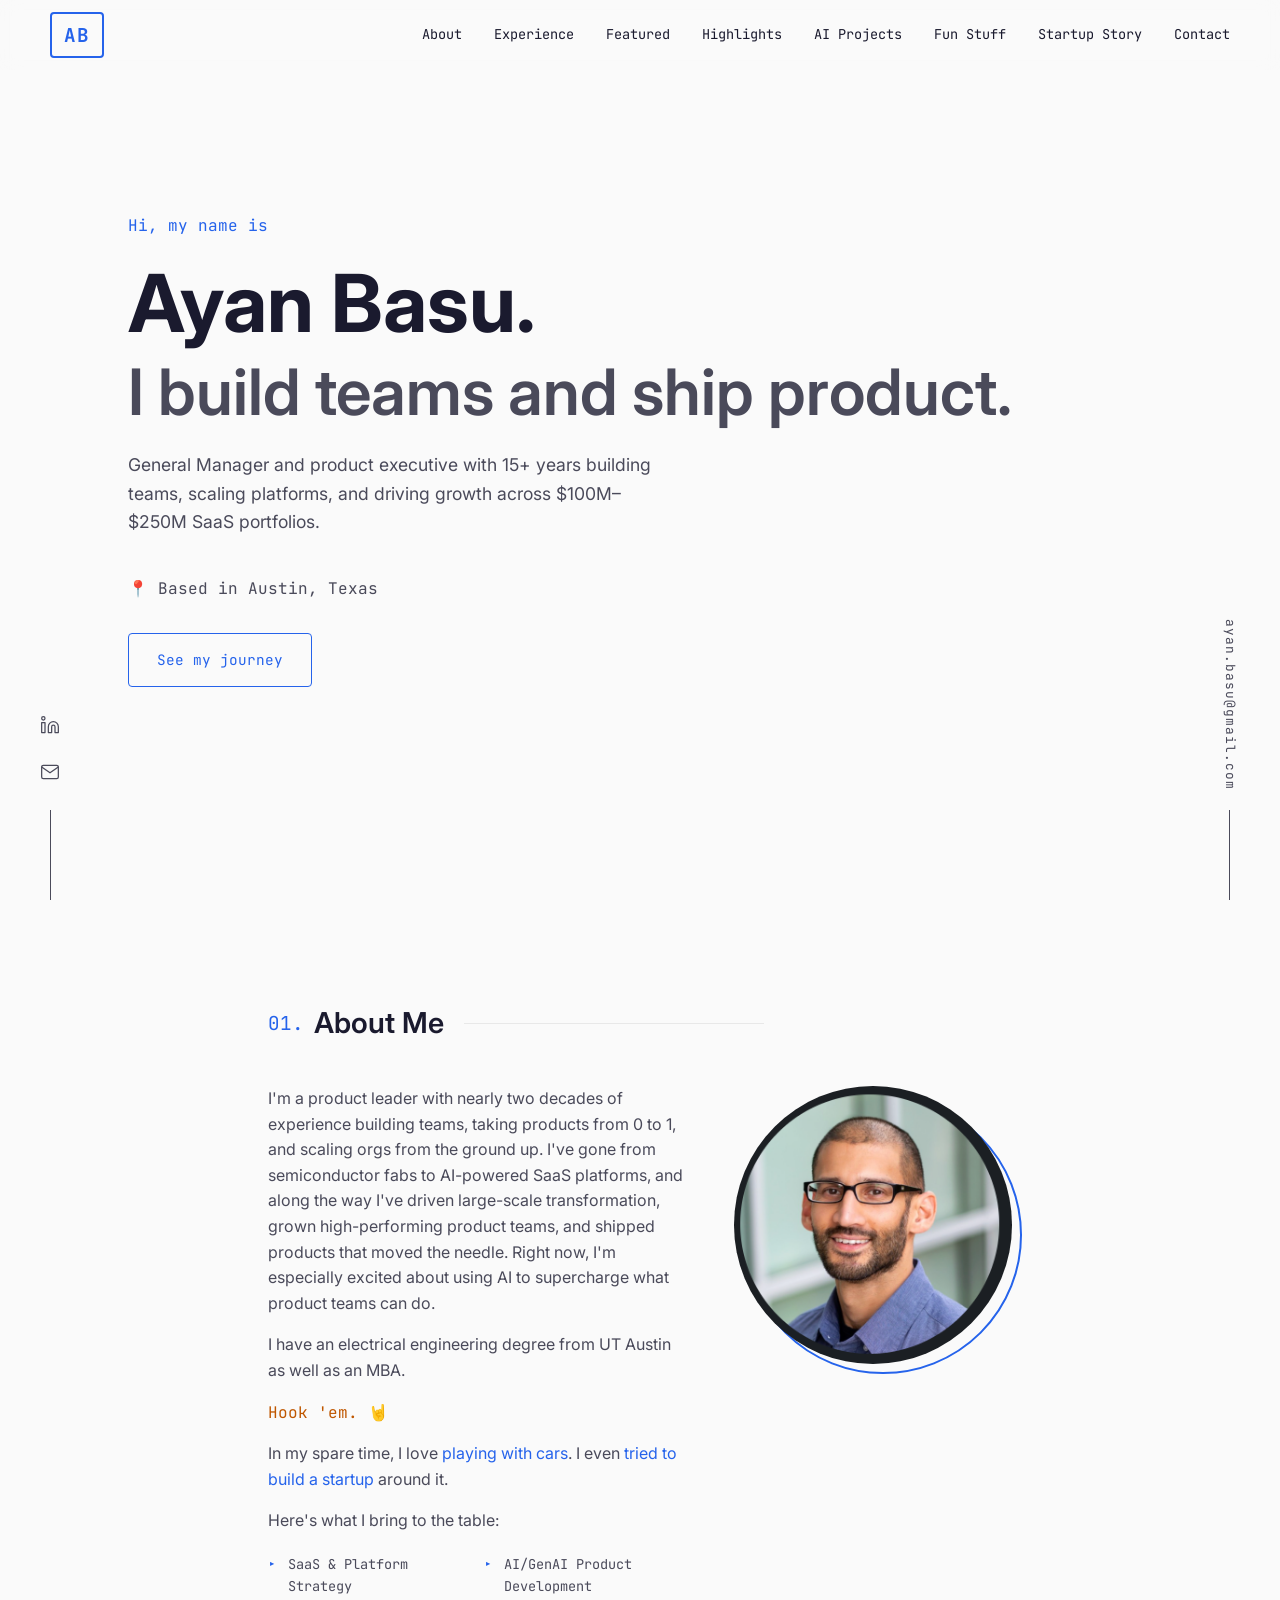
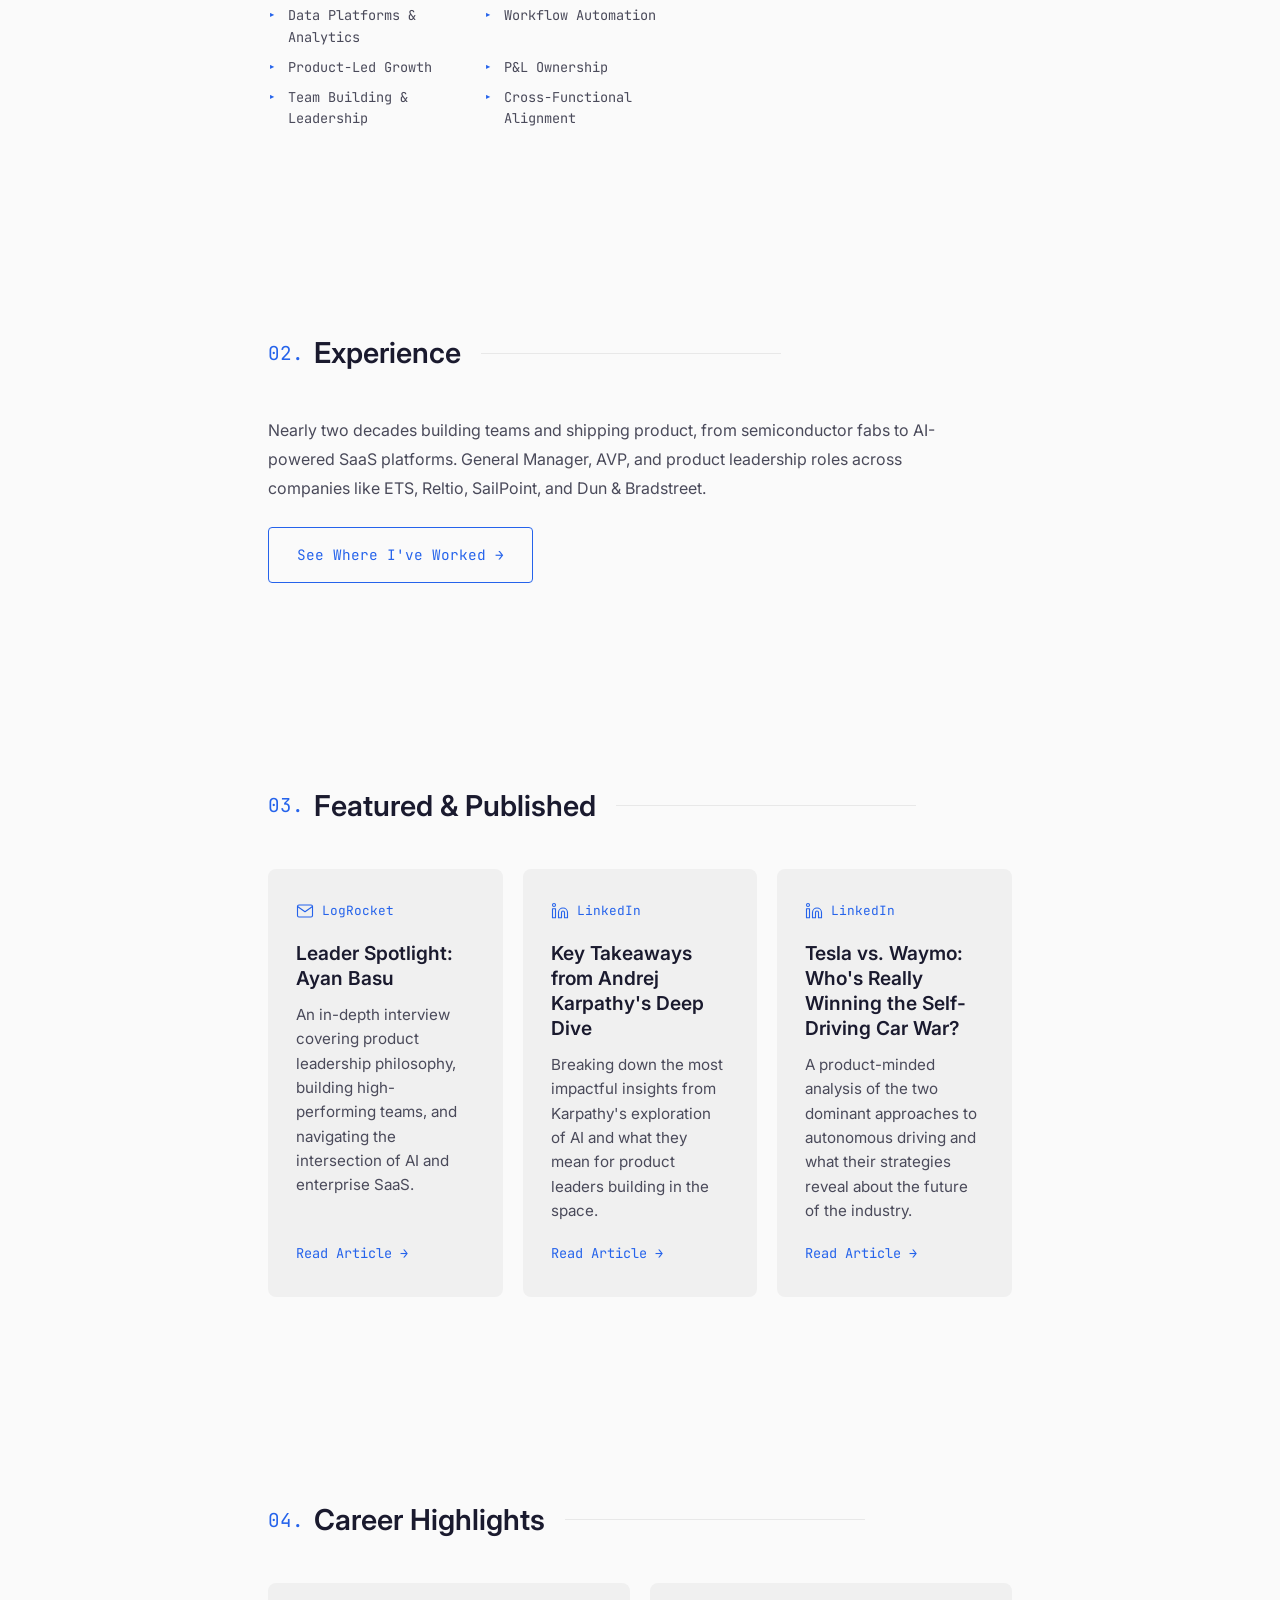
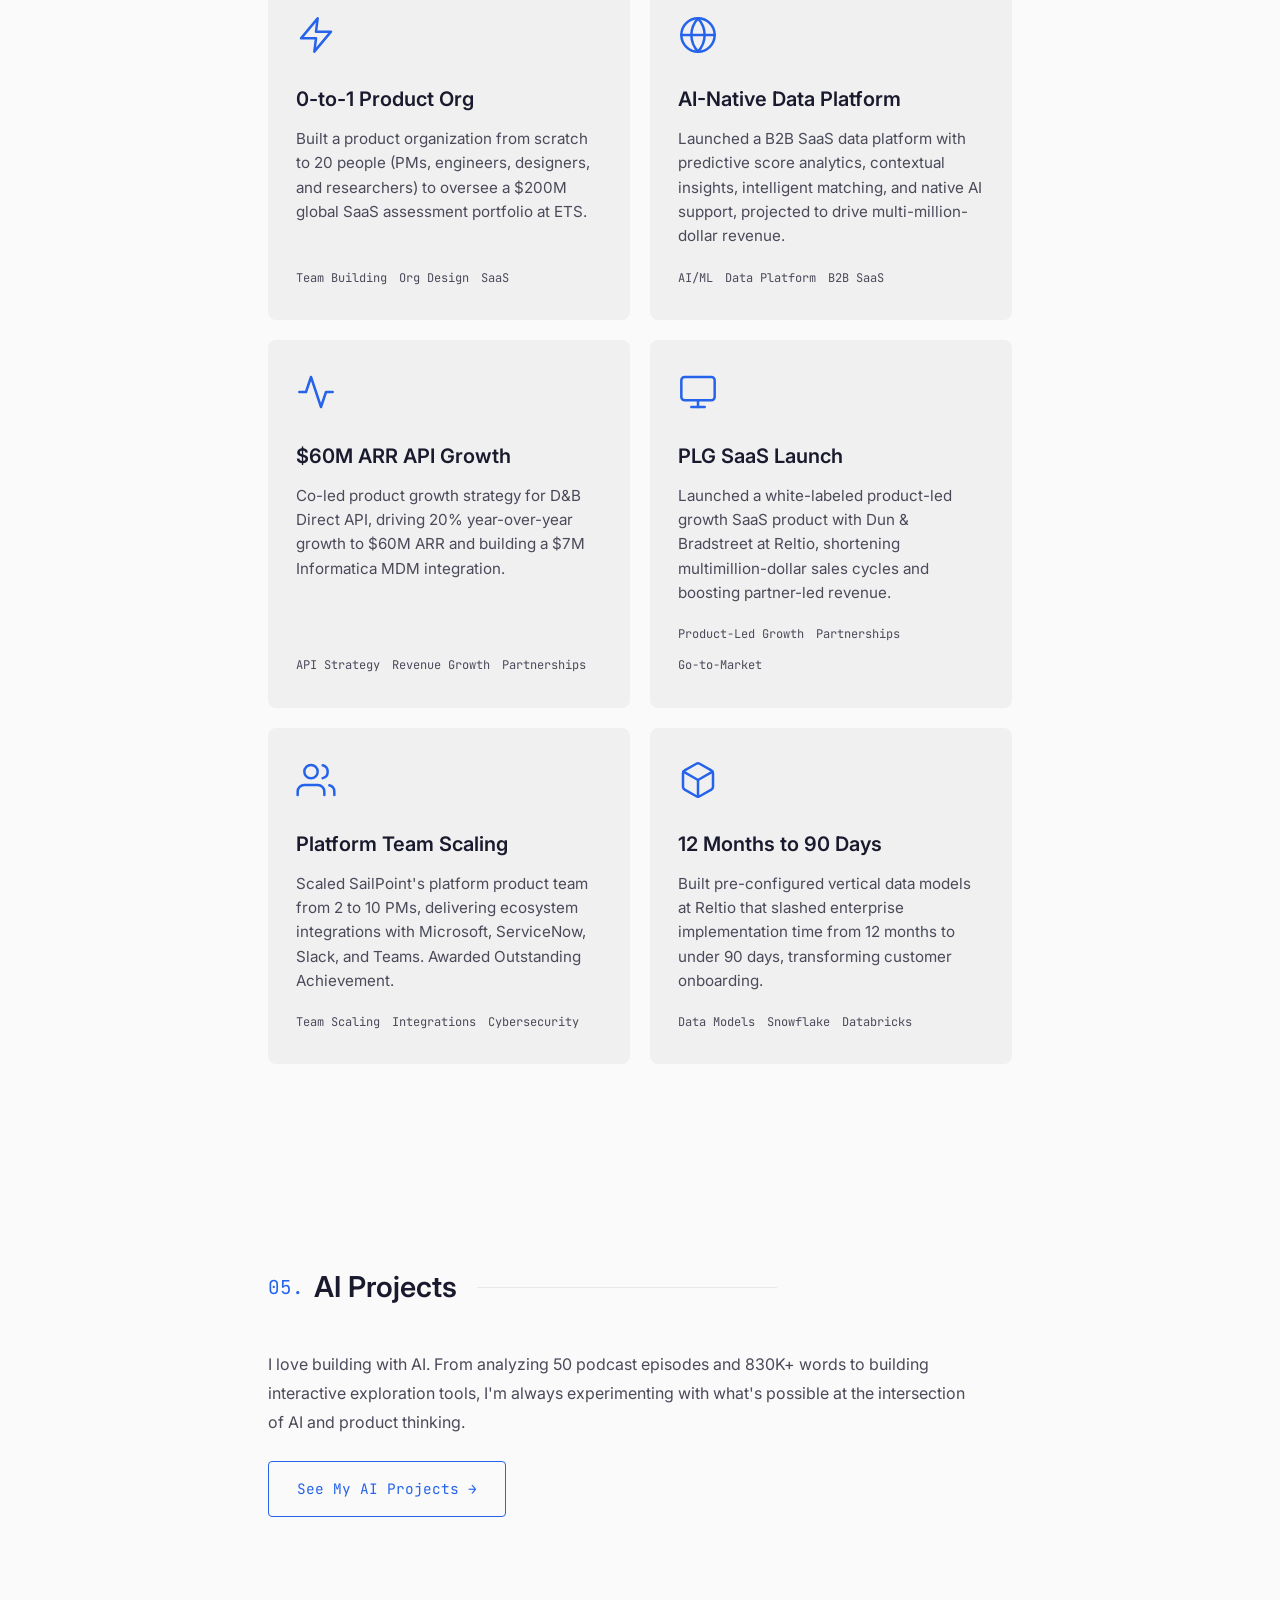
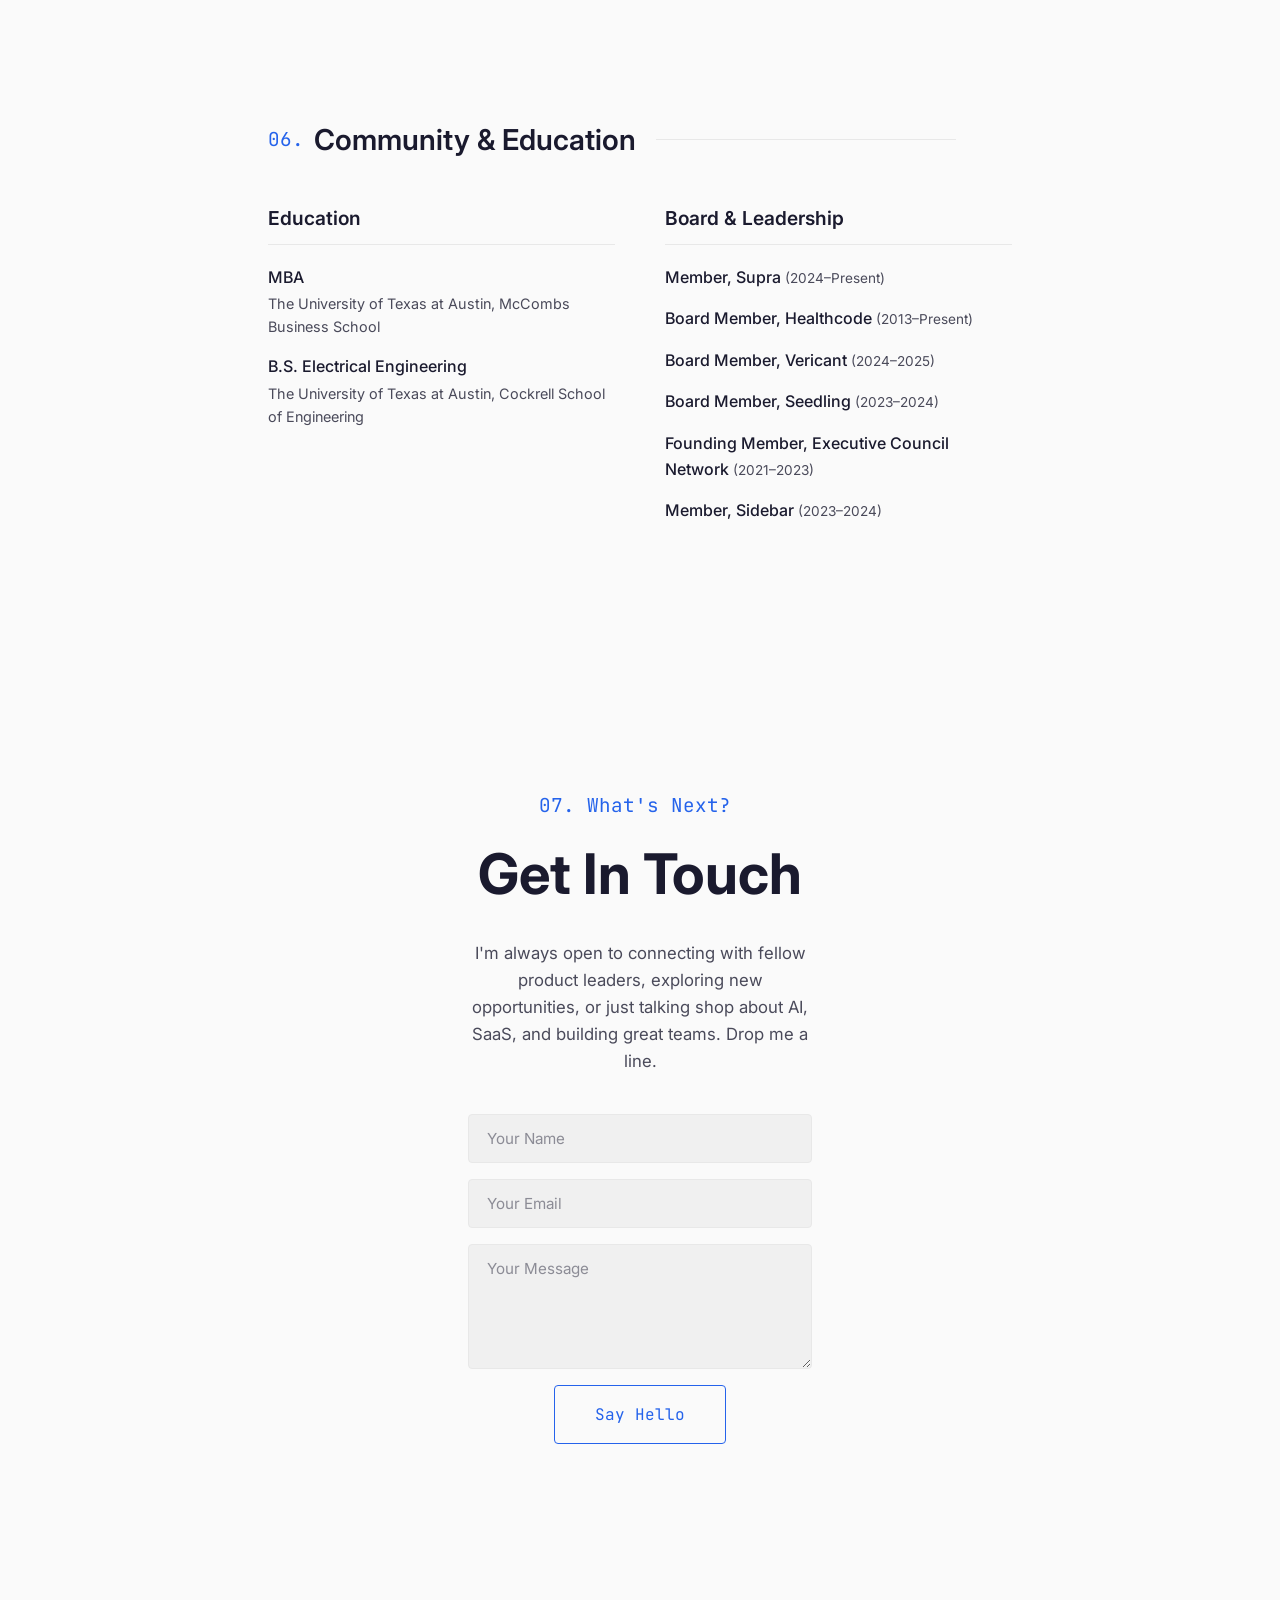
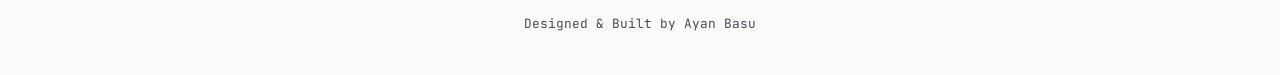
==== commit 1780b3b4: "Add Experience teaser section to home page Co-Authored-By: Claude Sonnet 4.6 <noreply@anthropic.com>" ====
--- a/index.html
+++ b/index.html
@@ -16,7 +16,7 @@
     <a href="#" class="nav-logo">AB</a>
     <div class="nav-links">
       <a href="#about">About</a>
-      <a href="experience.html">Experience</a>
+      <a href="#experience-teaser">Experience</a>
       <a href="#featured">Featured</a>
       <a href="#highlights">Highlights</a>
       <a href="ai-projects.html">AI Projects</a>
@@ -94,9 +94,22 @@
     </div>
   </section>
 
+  <!-- Experience Teaser -->
+  <section class="section" id="experience-teaser">
+    <h2 class="section-heading"><span class="section-number">02.</span> Experience</h2>
+    <div class="ai-teaser">
+      <p>
+        Nearly two decades building teams and shipping product, from semiconductor fabs to AI-powered SaaS
+        platforms. General Manager, AVP, and product leadership roles across companies like ETS, Reltio,
+        SailPoint, and Dun &amp; Bradstreet.
+      </p>
+      <a href="experience.html" class="btn" style="margin-top: 1.5rem;">See Where I've Worked &rarr;</a>
+    </div>
+  </section>
+
   <!-- Featured & Published -->
   <section class="section" id="featured">
-    <h2 class="section-heading"><span class="section-number">02.</span> Featured & Published</h2>
+    <h2 class="section-heading"><span class="section-number">03.</span> Featured & Published</h2>
     <div class="featured-grid">
 
       <a href="https://stories.logrocket.com/p/leader-spotlight-ayan-basu" class="featured-card" target="_blank" rel="noopener noreferrer">
@@ -140,7 +153,7 @@
 
   <!-- Highlights -->
   <section class="section" id="highlights">
-    <h2 class="section-heading"><span class="section-number">03.</span> Career Highlights</h2>
+    <h2 class="section-heading"><span class="section-number">04.</span> Career Highlights</h2>
     <div class="projects-grid">
 
       <div class="project-card">
@@ -244,7 +257,7 @@
 
   <!-- AI Projects Teaser -->
   <section class="section" id="ai-projects">
-    <h2 class="section-heading"><span class="section-number">04.</span> AI Projects</h2>
+    <h2 class="section-heading"><span class="section-number">05.</span> AI Projects</h2>
     <div class="ai-teaser">
       <p>
         I love building with AI. From analyzing 50 podcast episodes and 830K+ words to building interactive
@@ -256,7 +269,7 @@
 
   <!-- Community -->
   <section class="section" id="community">
-    <h2 class="section-heading"><span class="section-number">05.</span> Community & Education</h2>
+    <h2 class="section-heading"><span class="section-number">06.</span> Community & Education</h2>
     <div class="community-grid">
       <div class="community-col">
         <h3 class="community-subheading">Education</h3>
@@ -295,7 +308,7 @@
 
   <!-- Contact -->
   <section class="section section-contact" id="contact">
-    <p class="section-number">06. What's Next?</p>
+    <p class="section-number">07. What's Next?</p>
     <h2 class="contact-heading">Get In Touch</h2>
     <p class="contact-text">
       I'm always open to connecting with fellow product leaders, exploring new opportunities,
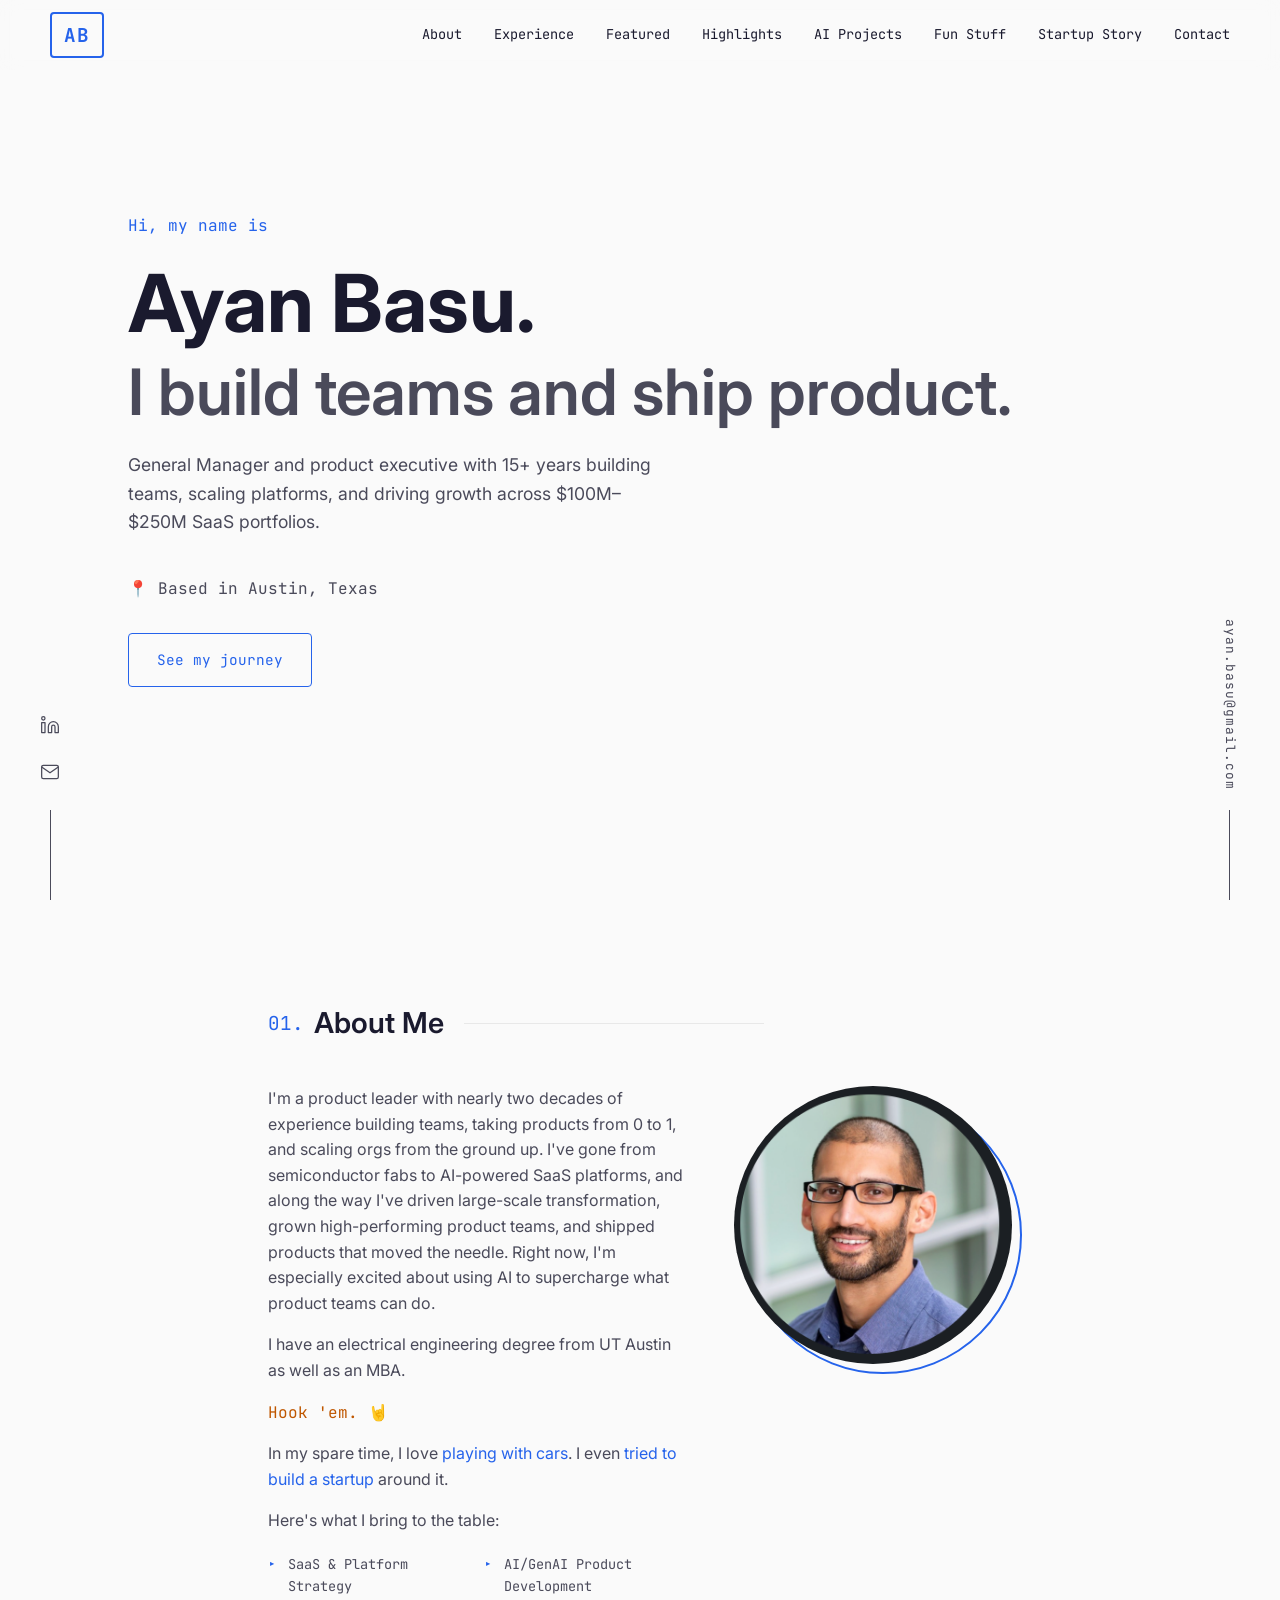
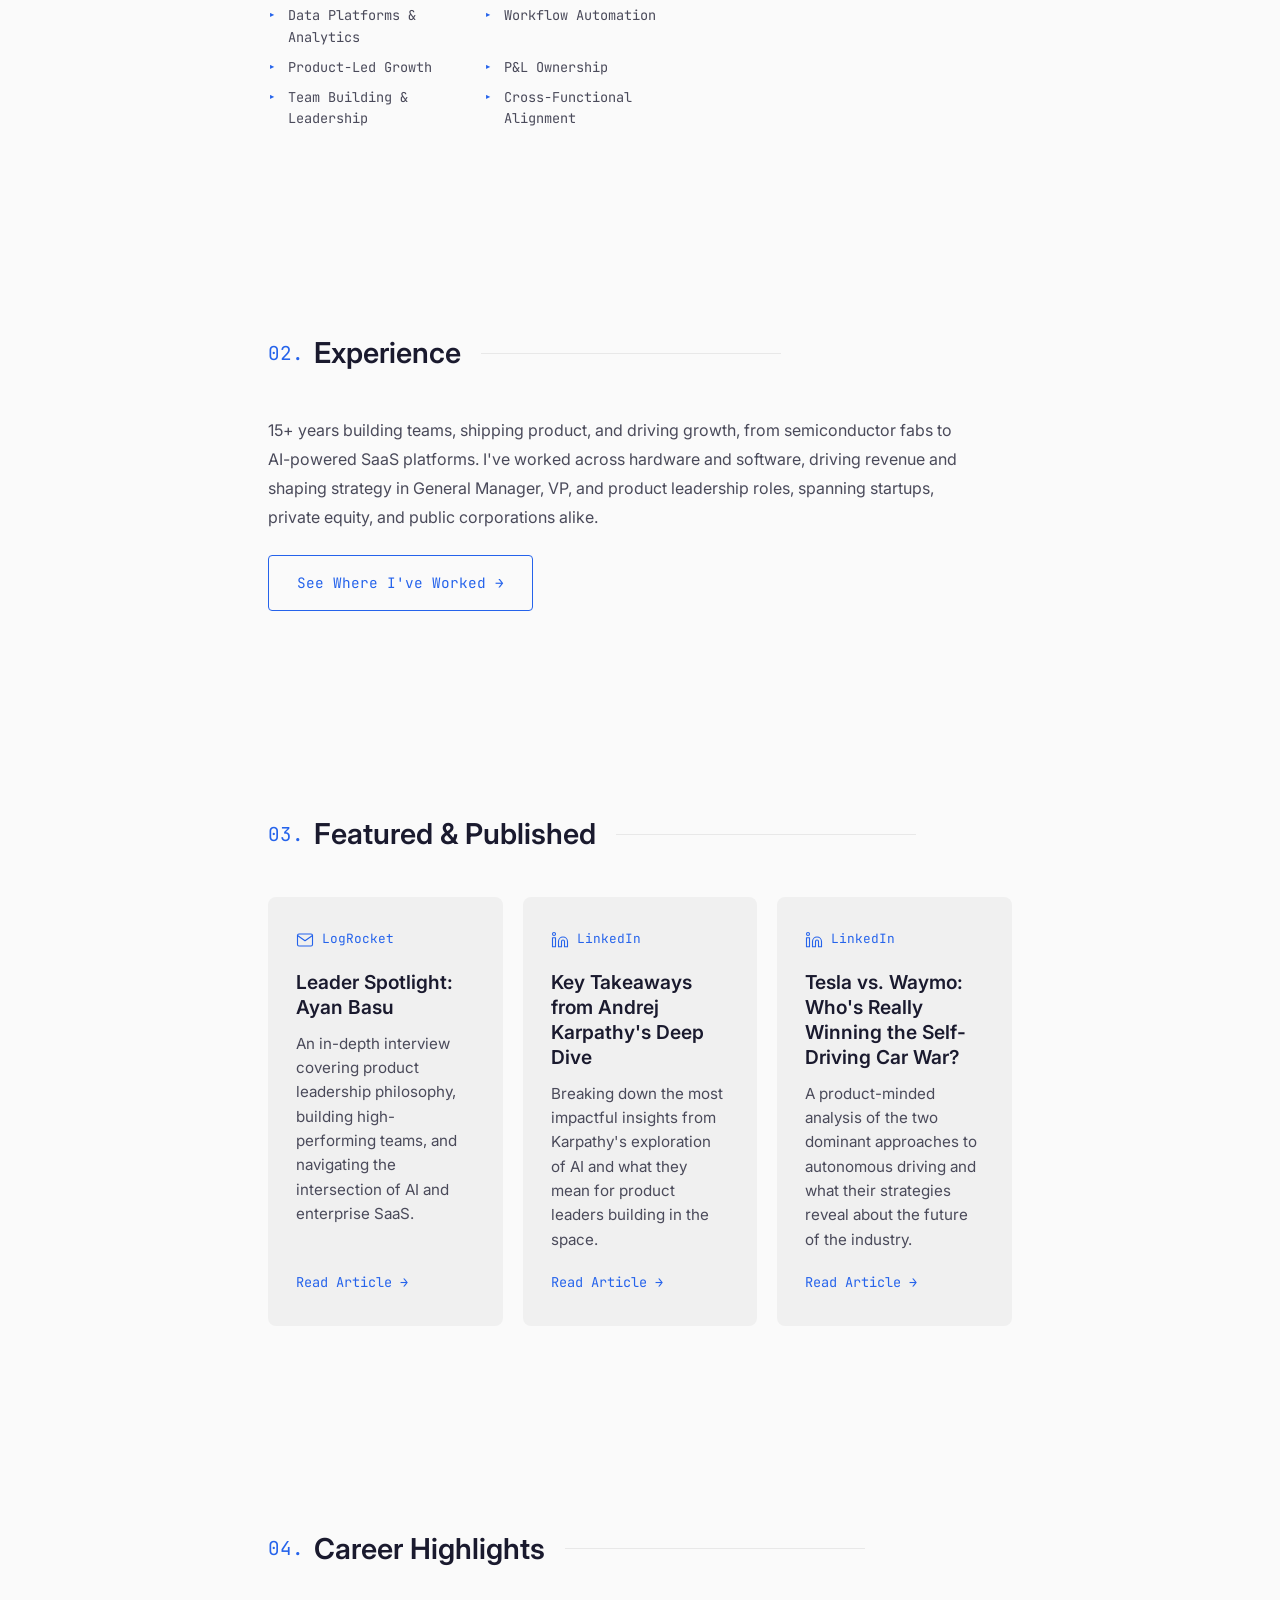
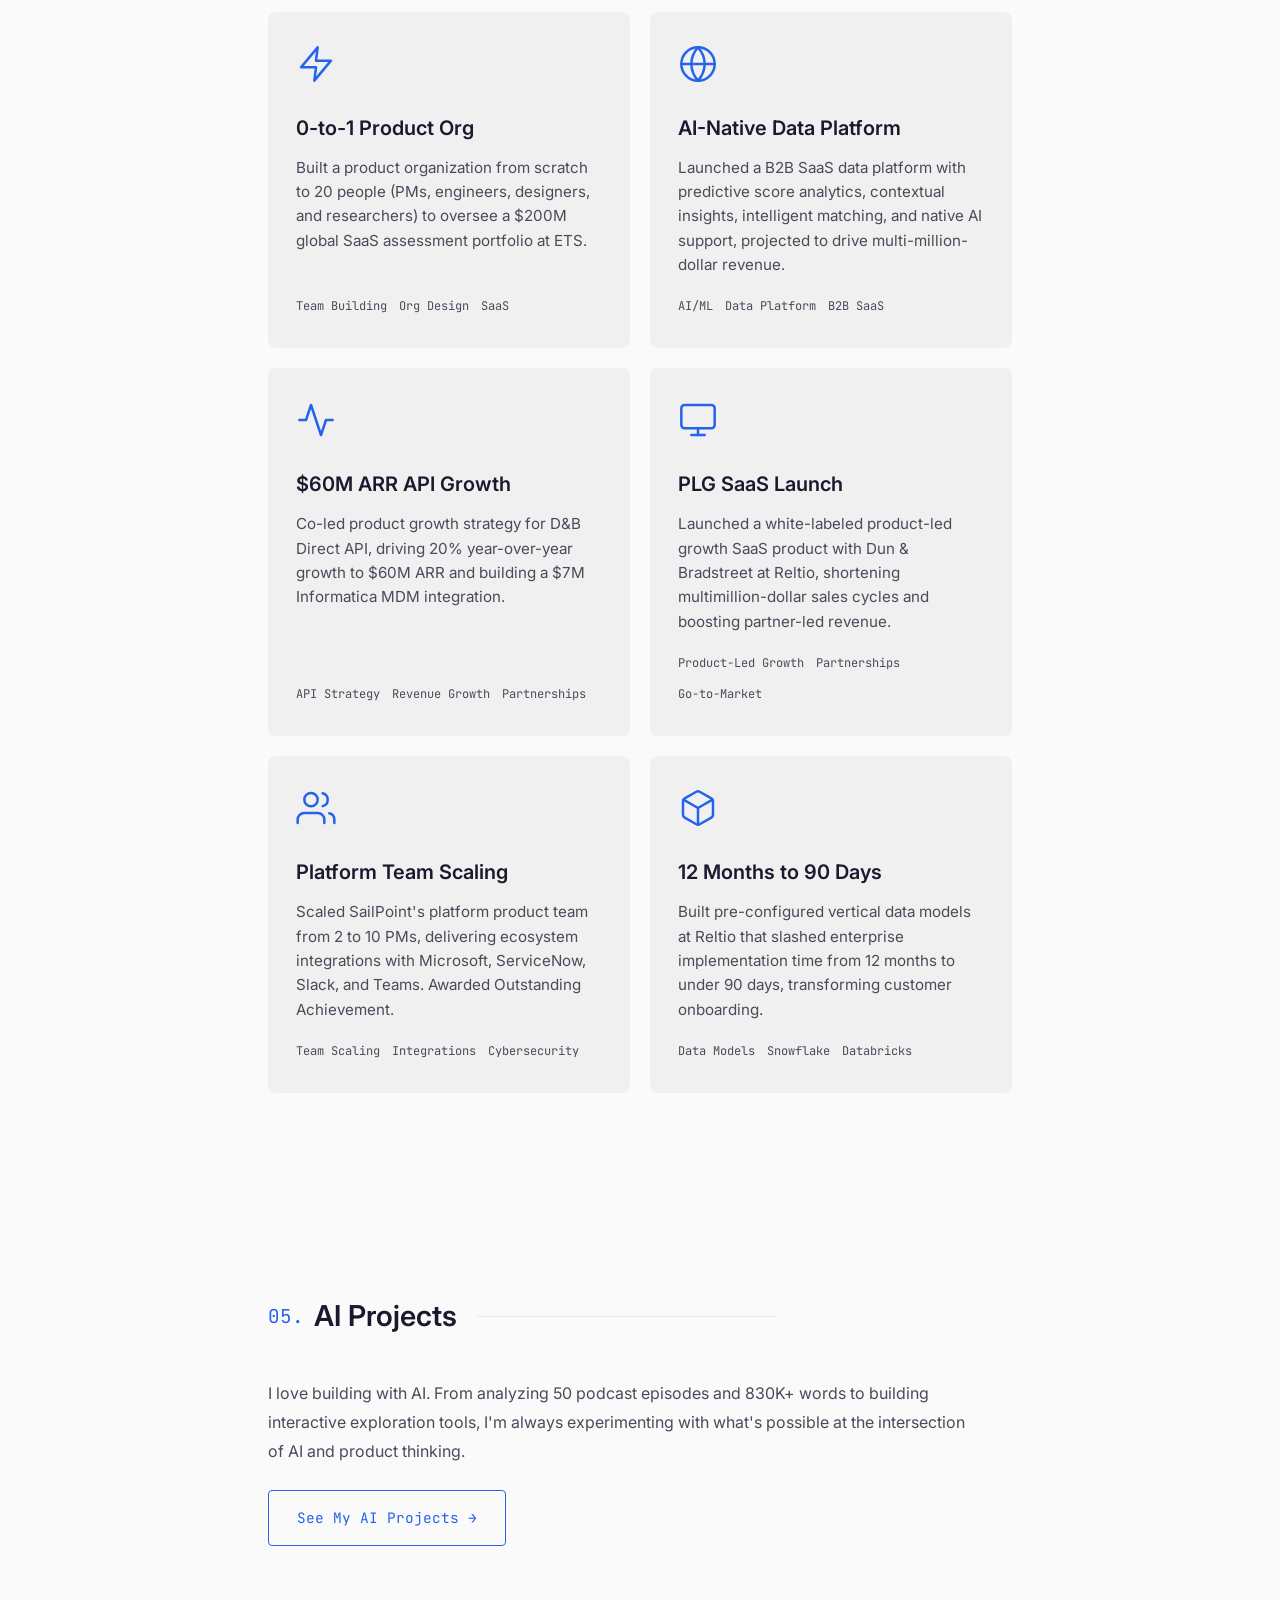
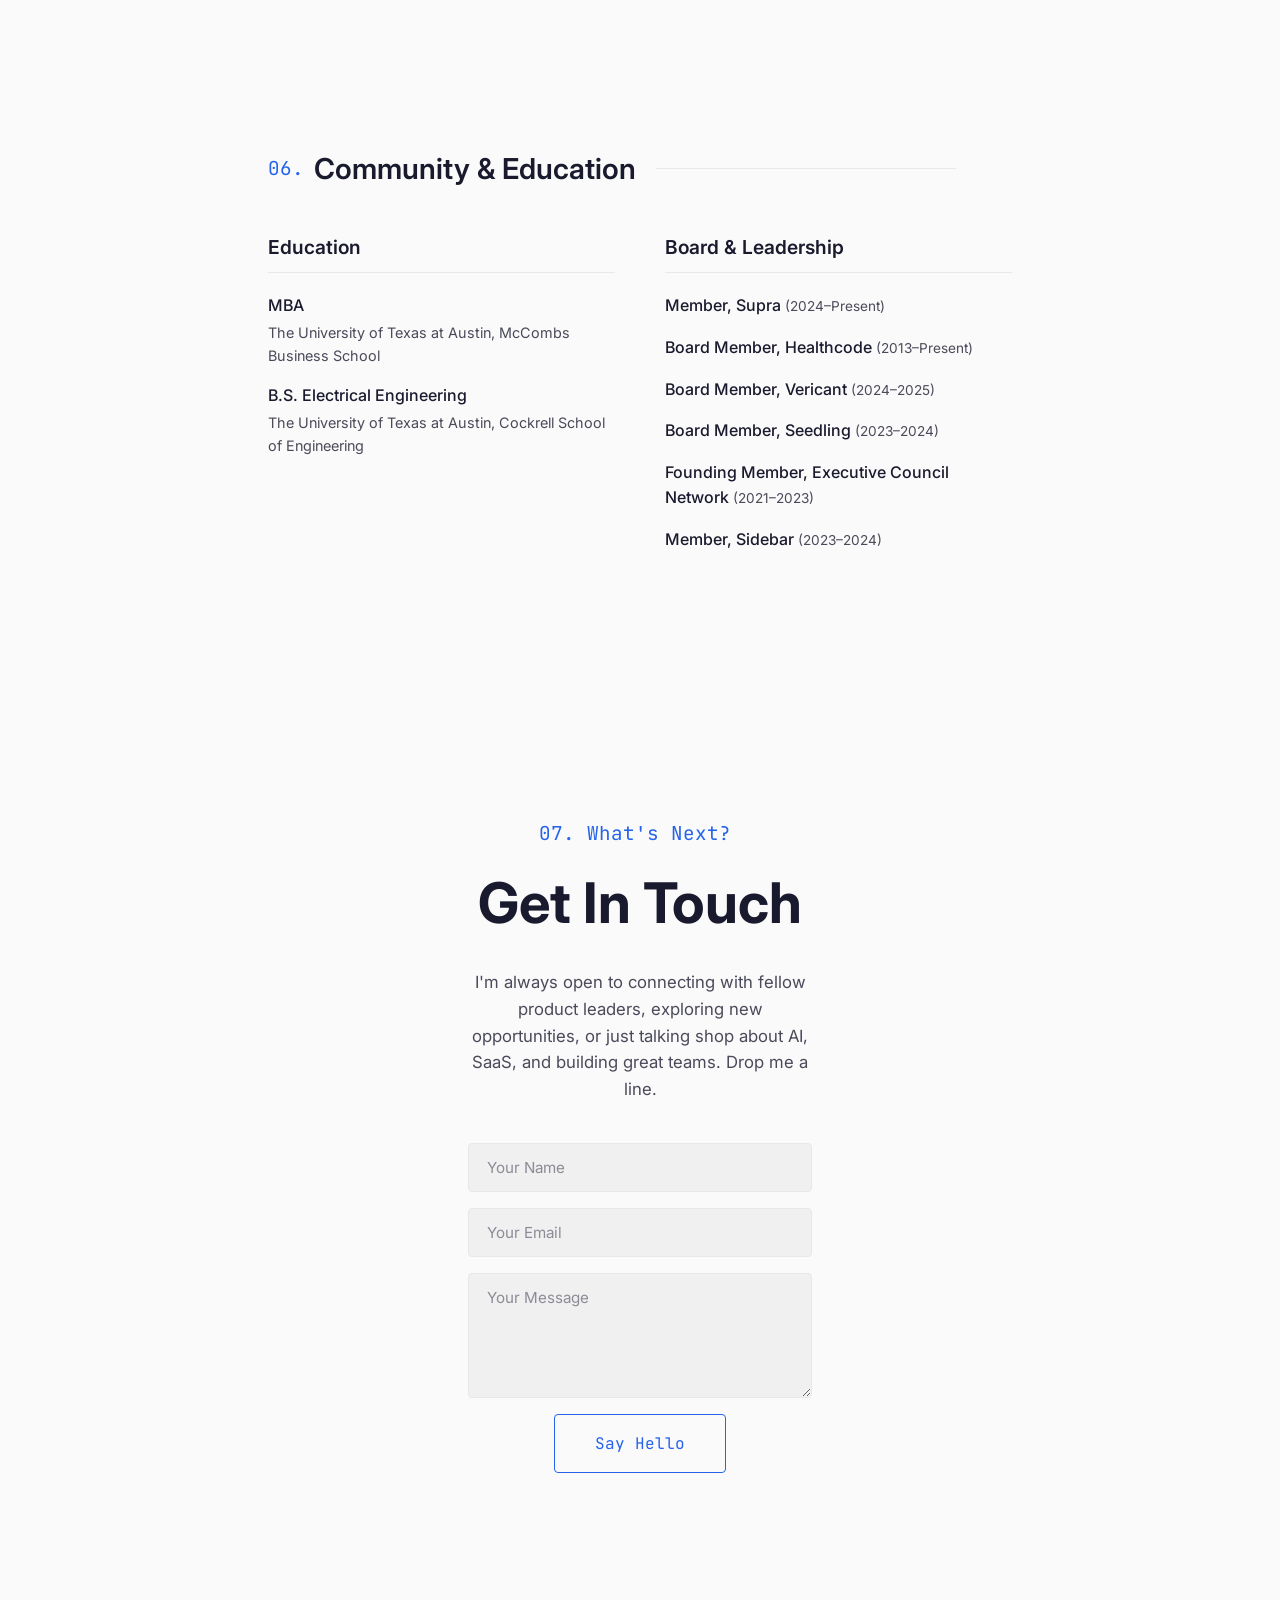
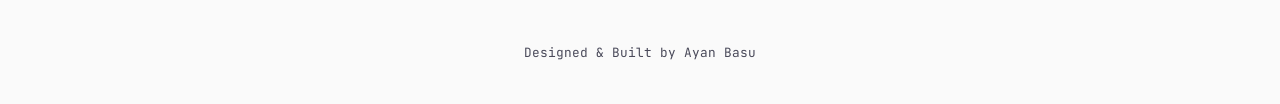
==== commit c3ee7190: "Refine Experience teaser blurb Co-Authored-By: Claude Sonnet 4.6 <noreply@anthropic.com>" ====
--- a/index.html
+++ b/index.html
@@ -99,9 +99,10 @@
     <h2 class="section-heading"><span class="section-number">02.</span> Experience</h2>
     <div class="ai-teaser">
       <p>
-        Nearly two decades building teams and shipping product, from semiconductor fabs to AI-powered SaaS
-        platforms. General Manager, AVP, and product leadership roles across companies like ETS, Reltio,
-        SailPoint, and Dun &amp; Bradstreet.
+        15+ years building teams, shipping product, and driving growth, from semiconductor fabs to AI-powered
+        SaaS platforms. I've worked across hardware and software, driving revenue and shaping strategy in
+        General Manager, VP, and product leadership roles, spanning startups, private equity, and public
+        corporations alike.
       </p>
       <a href="experience.html" class="btn" style="margin-top: 1.5rem;">See Where I've Worked &rarr;</a>
     </div>
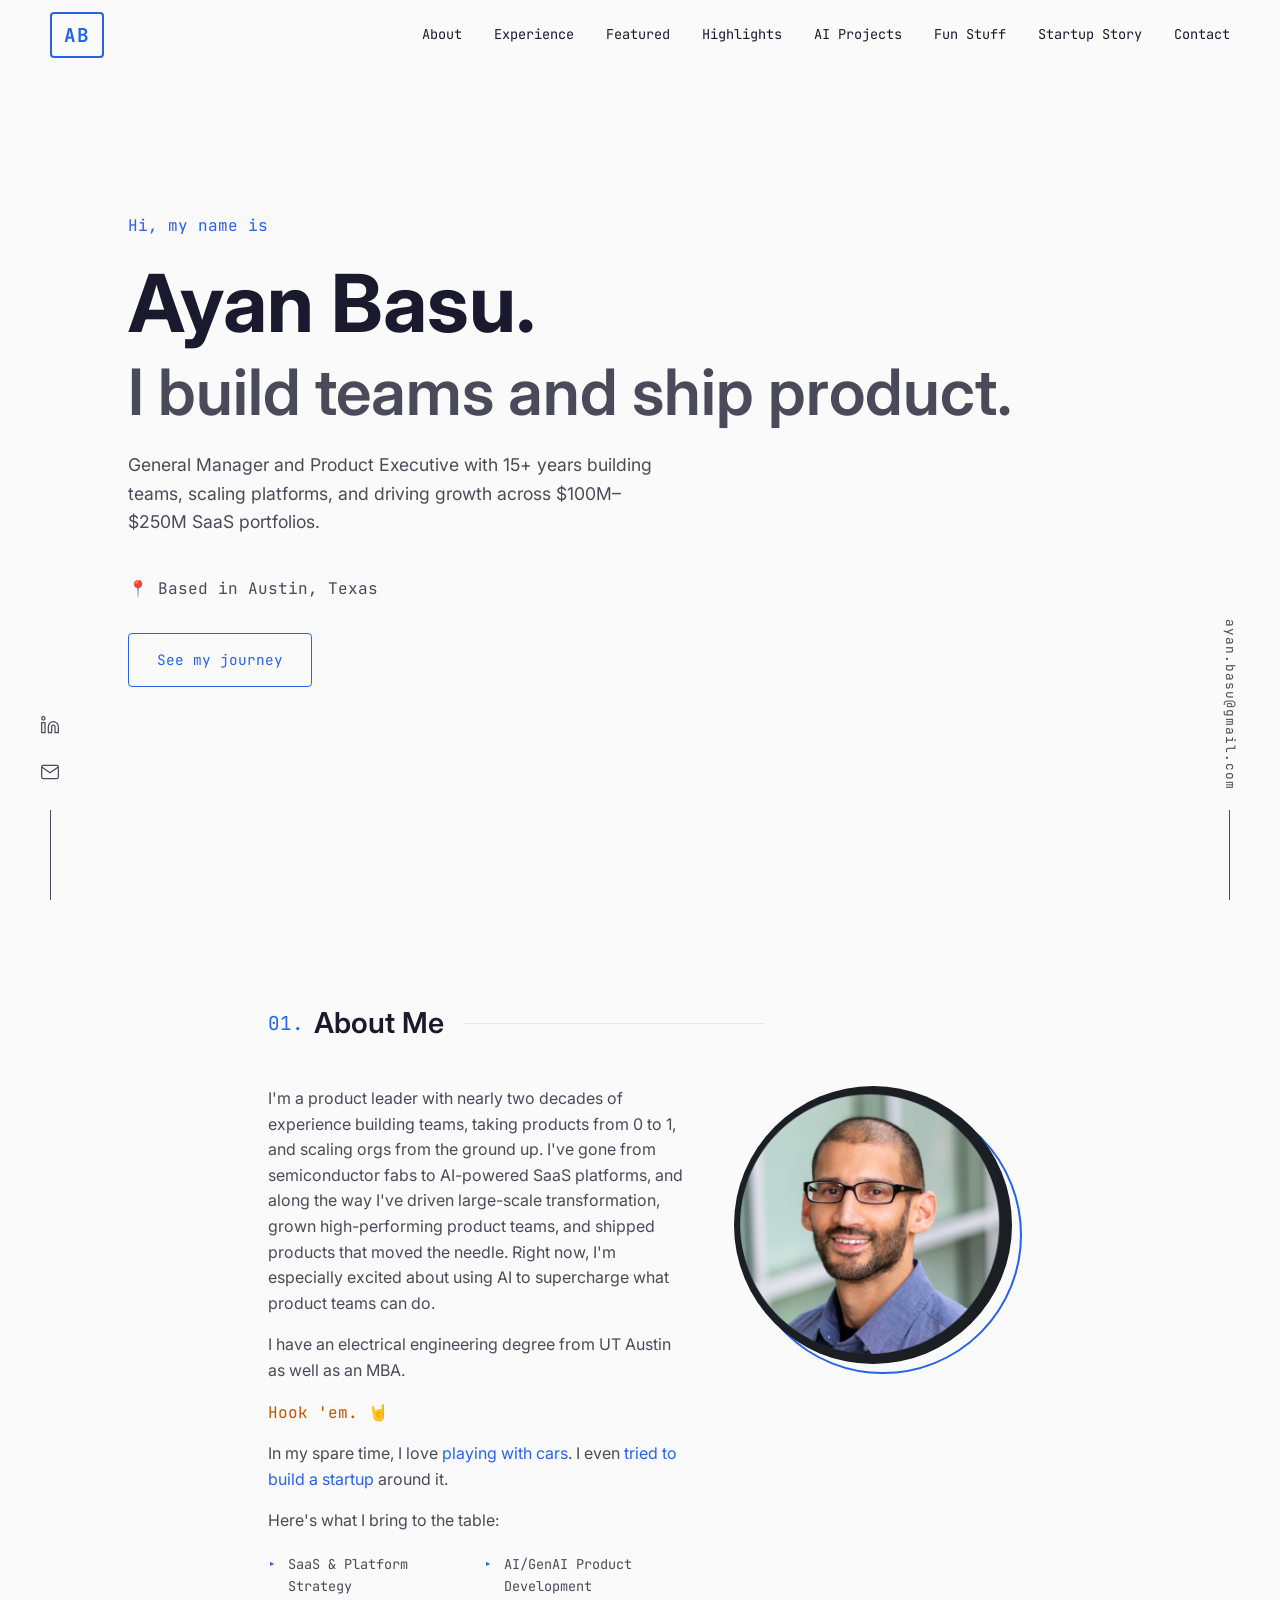
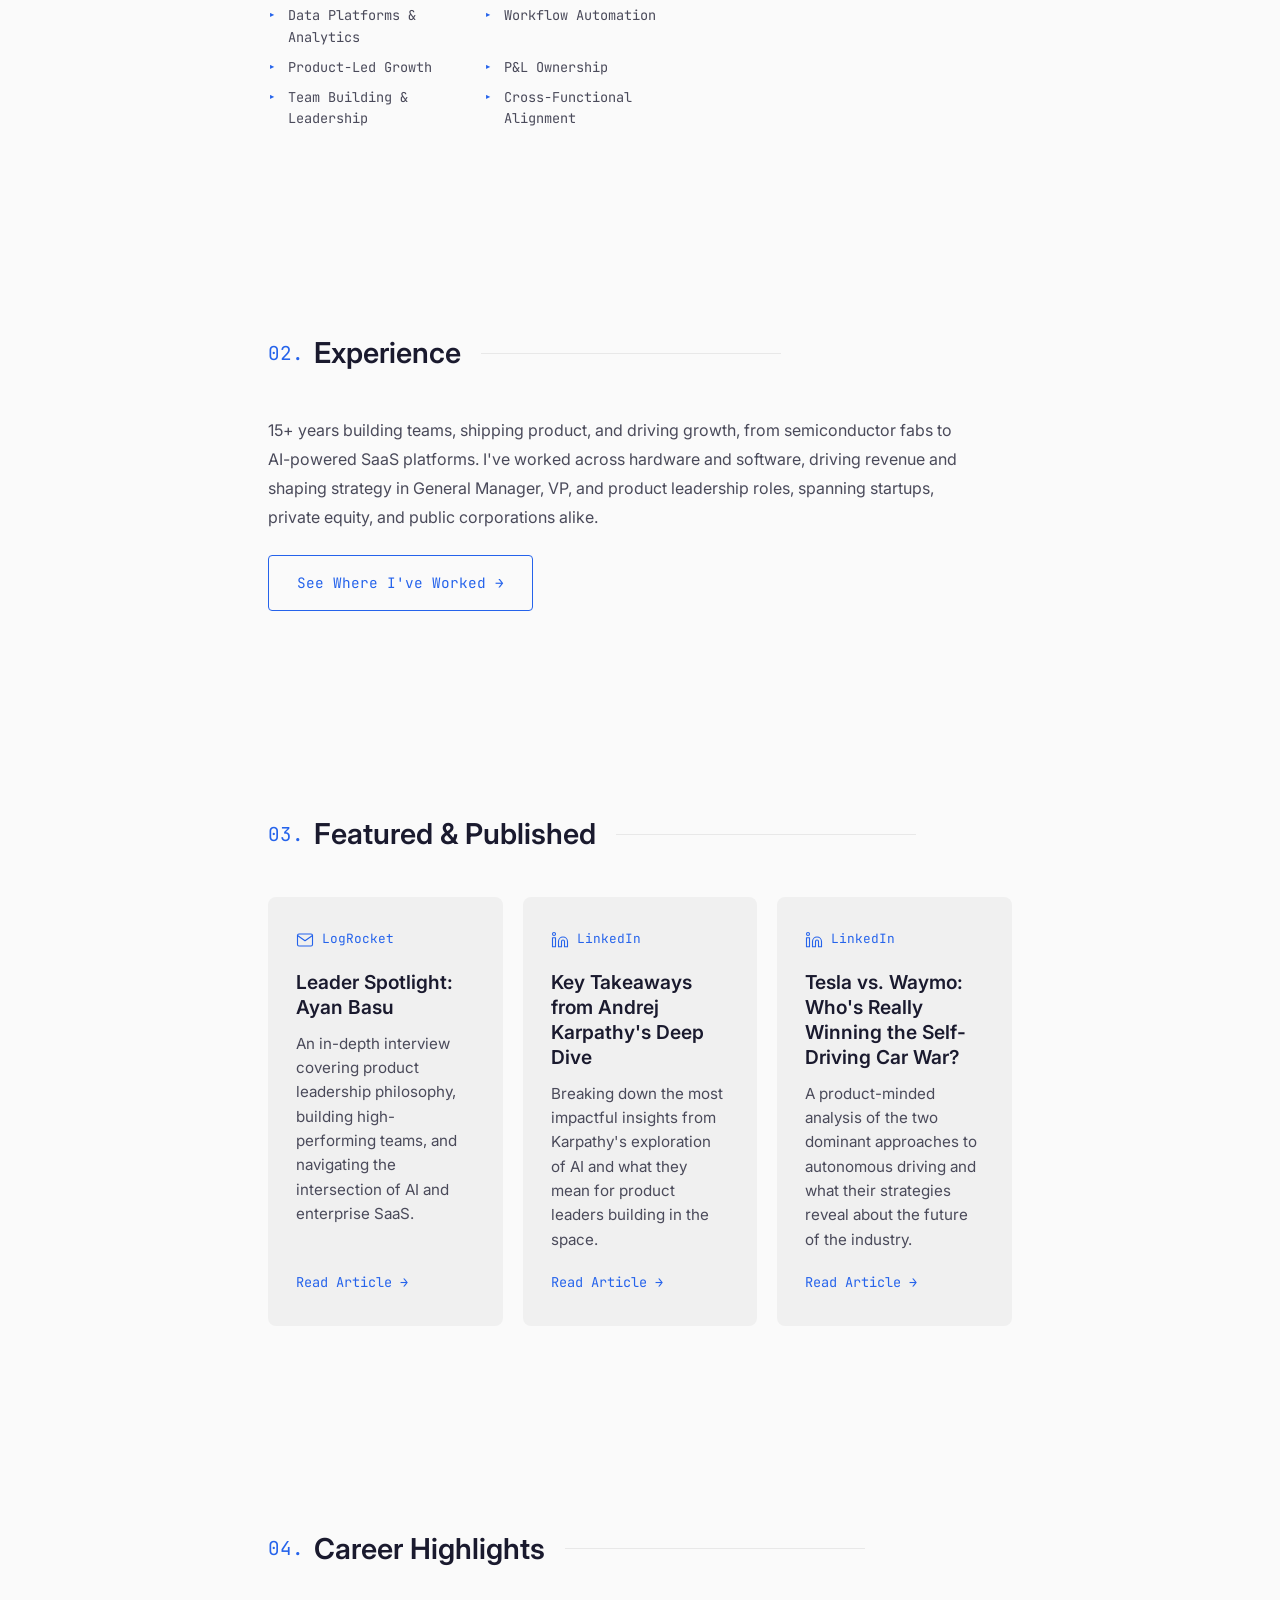
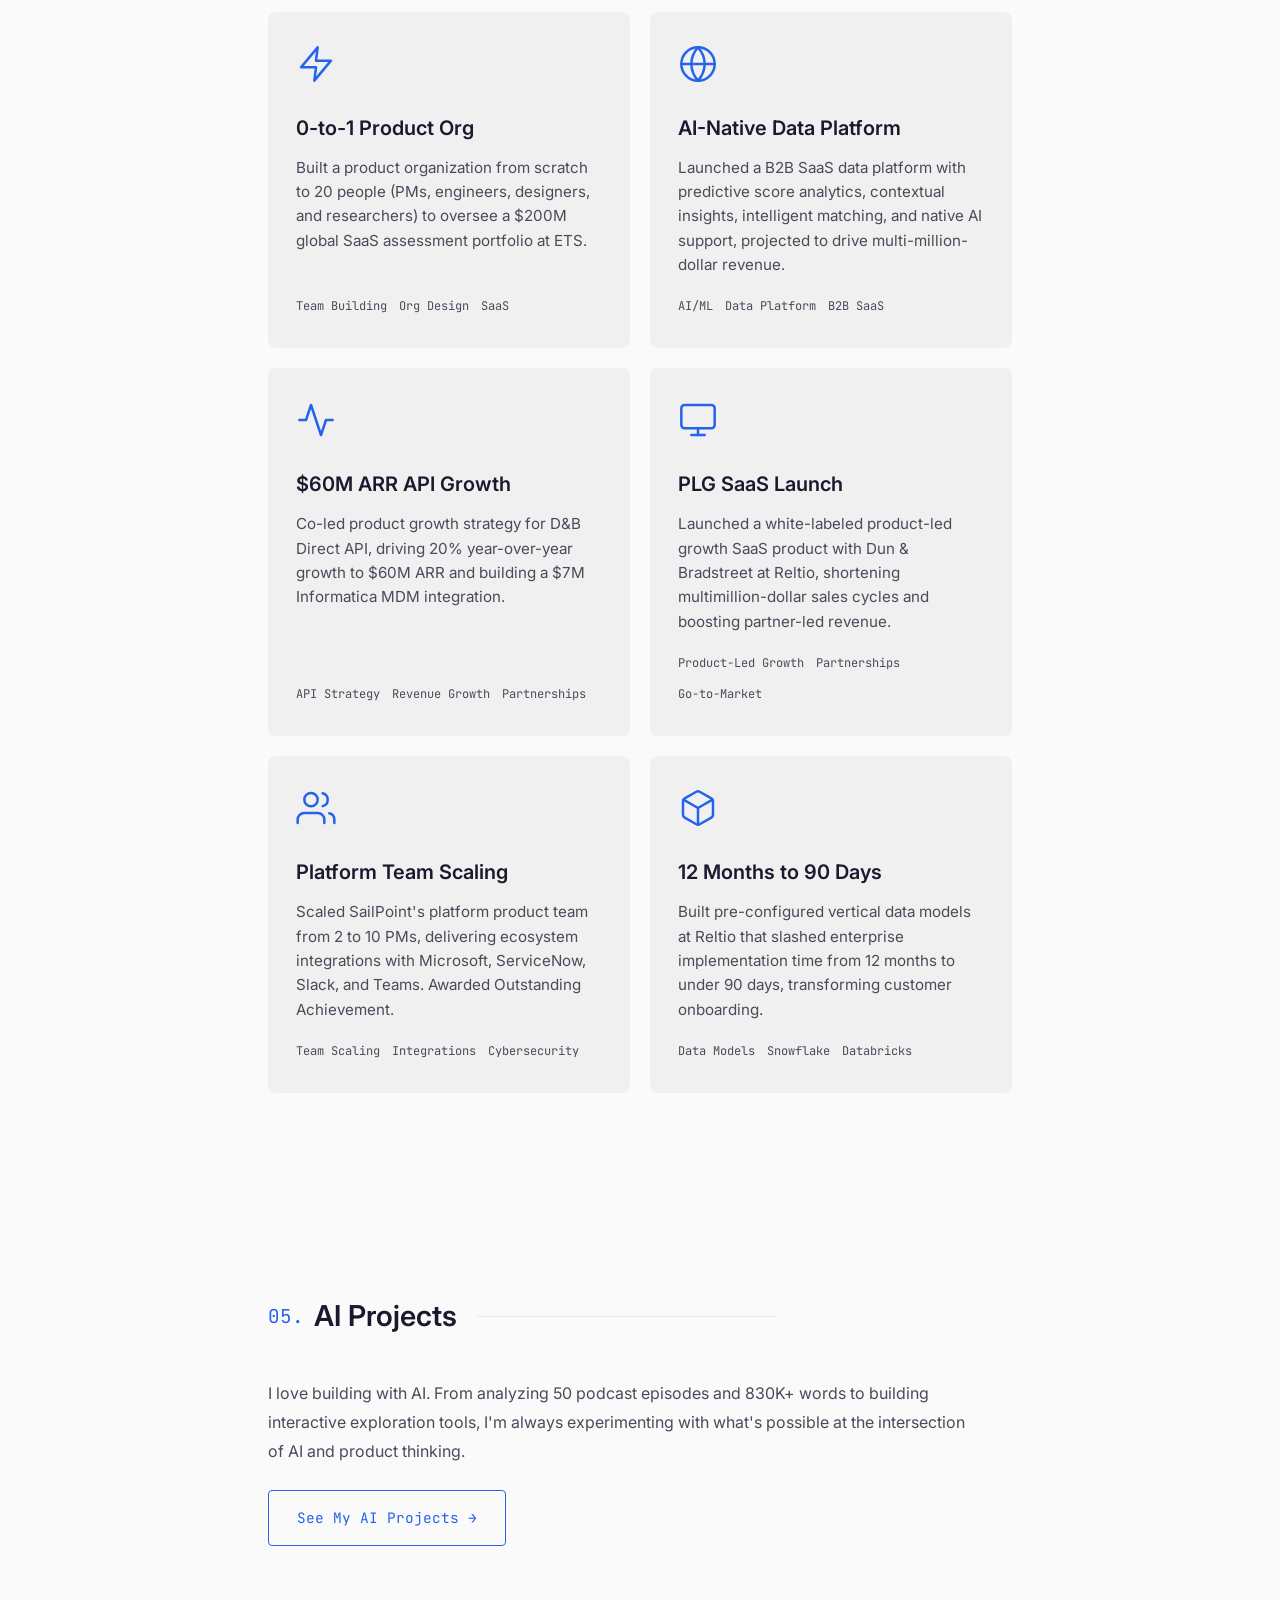
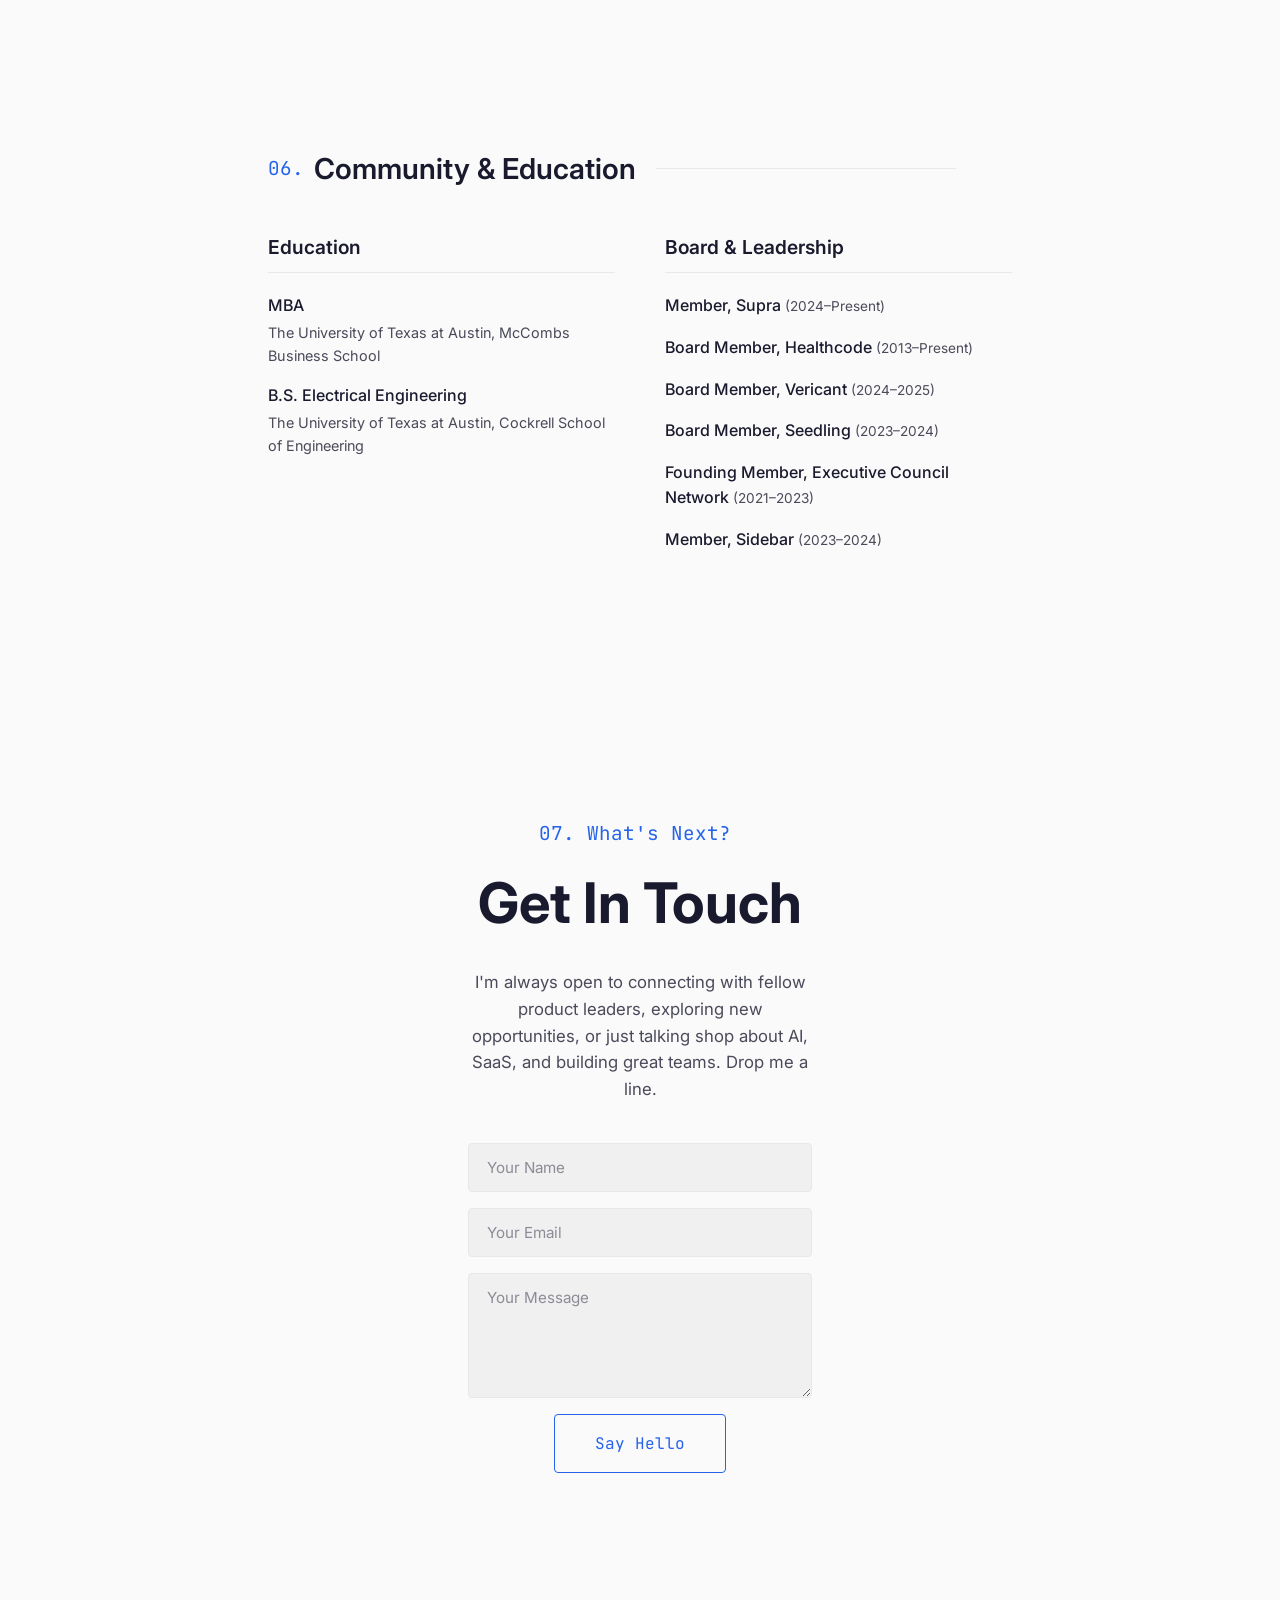
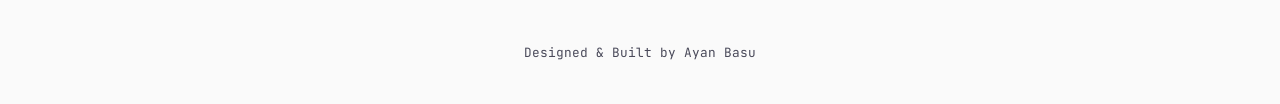
==== commit 7481a9a3: "Capitalize Product Executive in hero description Co-Authored-By: Claude Sonnet 4.6 <noreply@anthropi" ====
--- a/index.html
+++ b/index.html
@@ -49,7 +49,7 @@
       <h1 class="hero-name">Ayan Basu.</h1>
       <h2 class="hero-tagline">I build teams and ship product.</h2>
       <p class="hero-description">
-        General Manager and product executive with 15+ years building teams, scaling platforms,
+        General Manager and Product Executive with 15+ years building teams, scaling platforms,
         and driving growth across $100M&ndash;$250M SaaS portfolios.
       </p>
       <p class="hero-location">📍 Based in Austin, Texas</p>
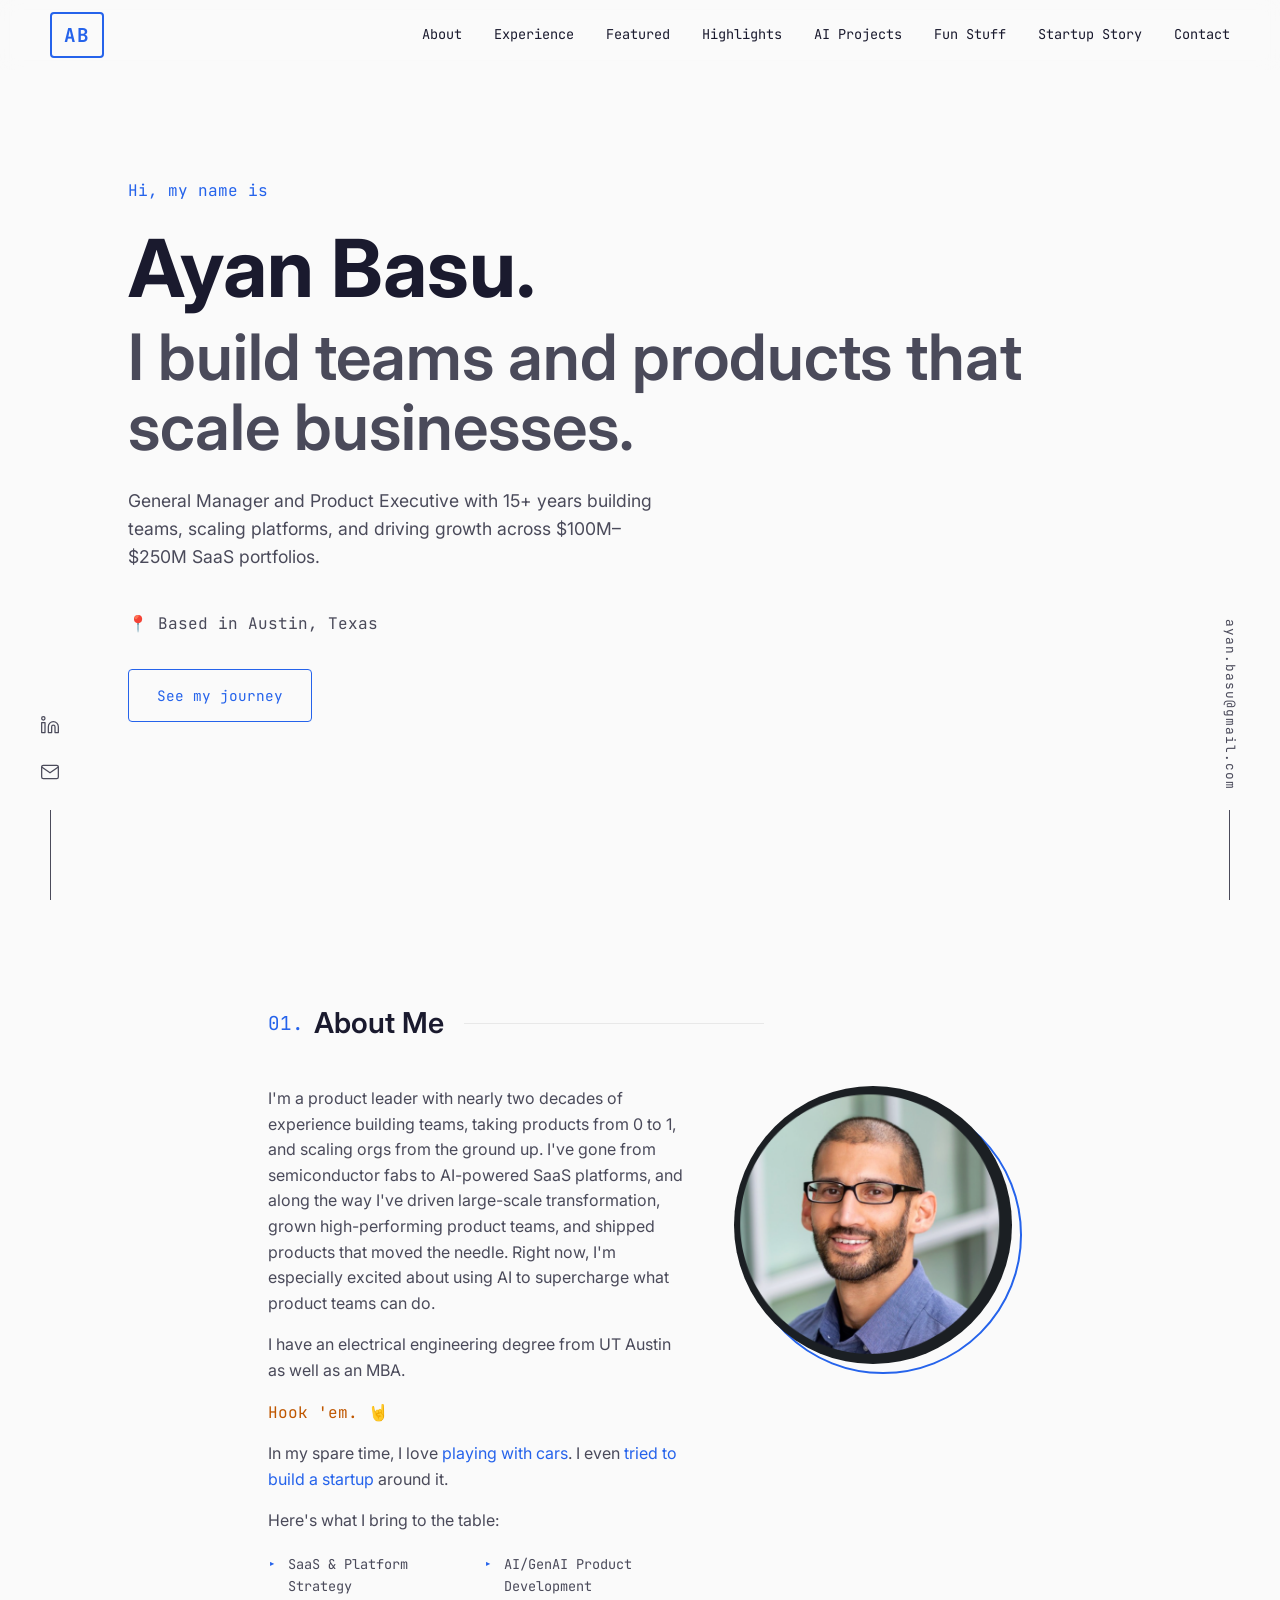
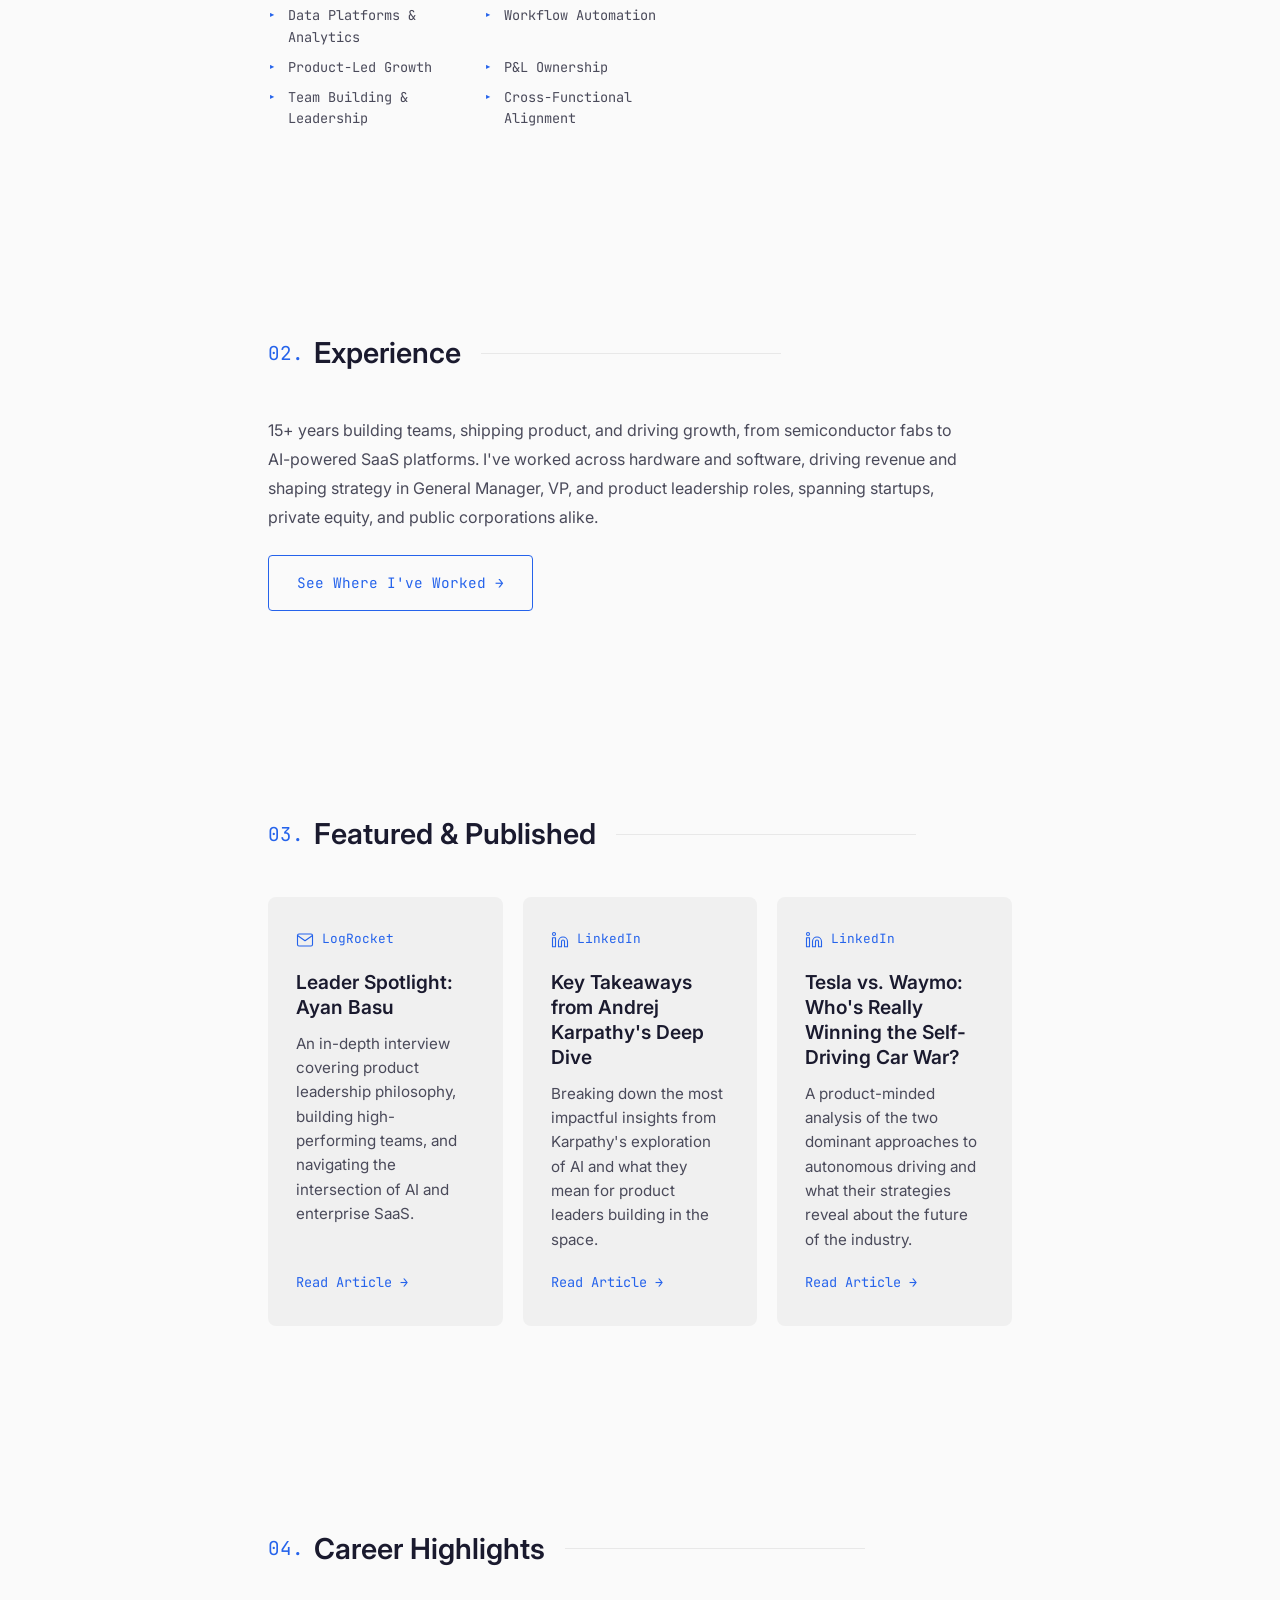
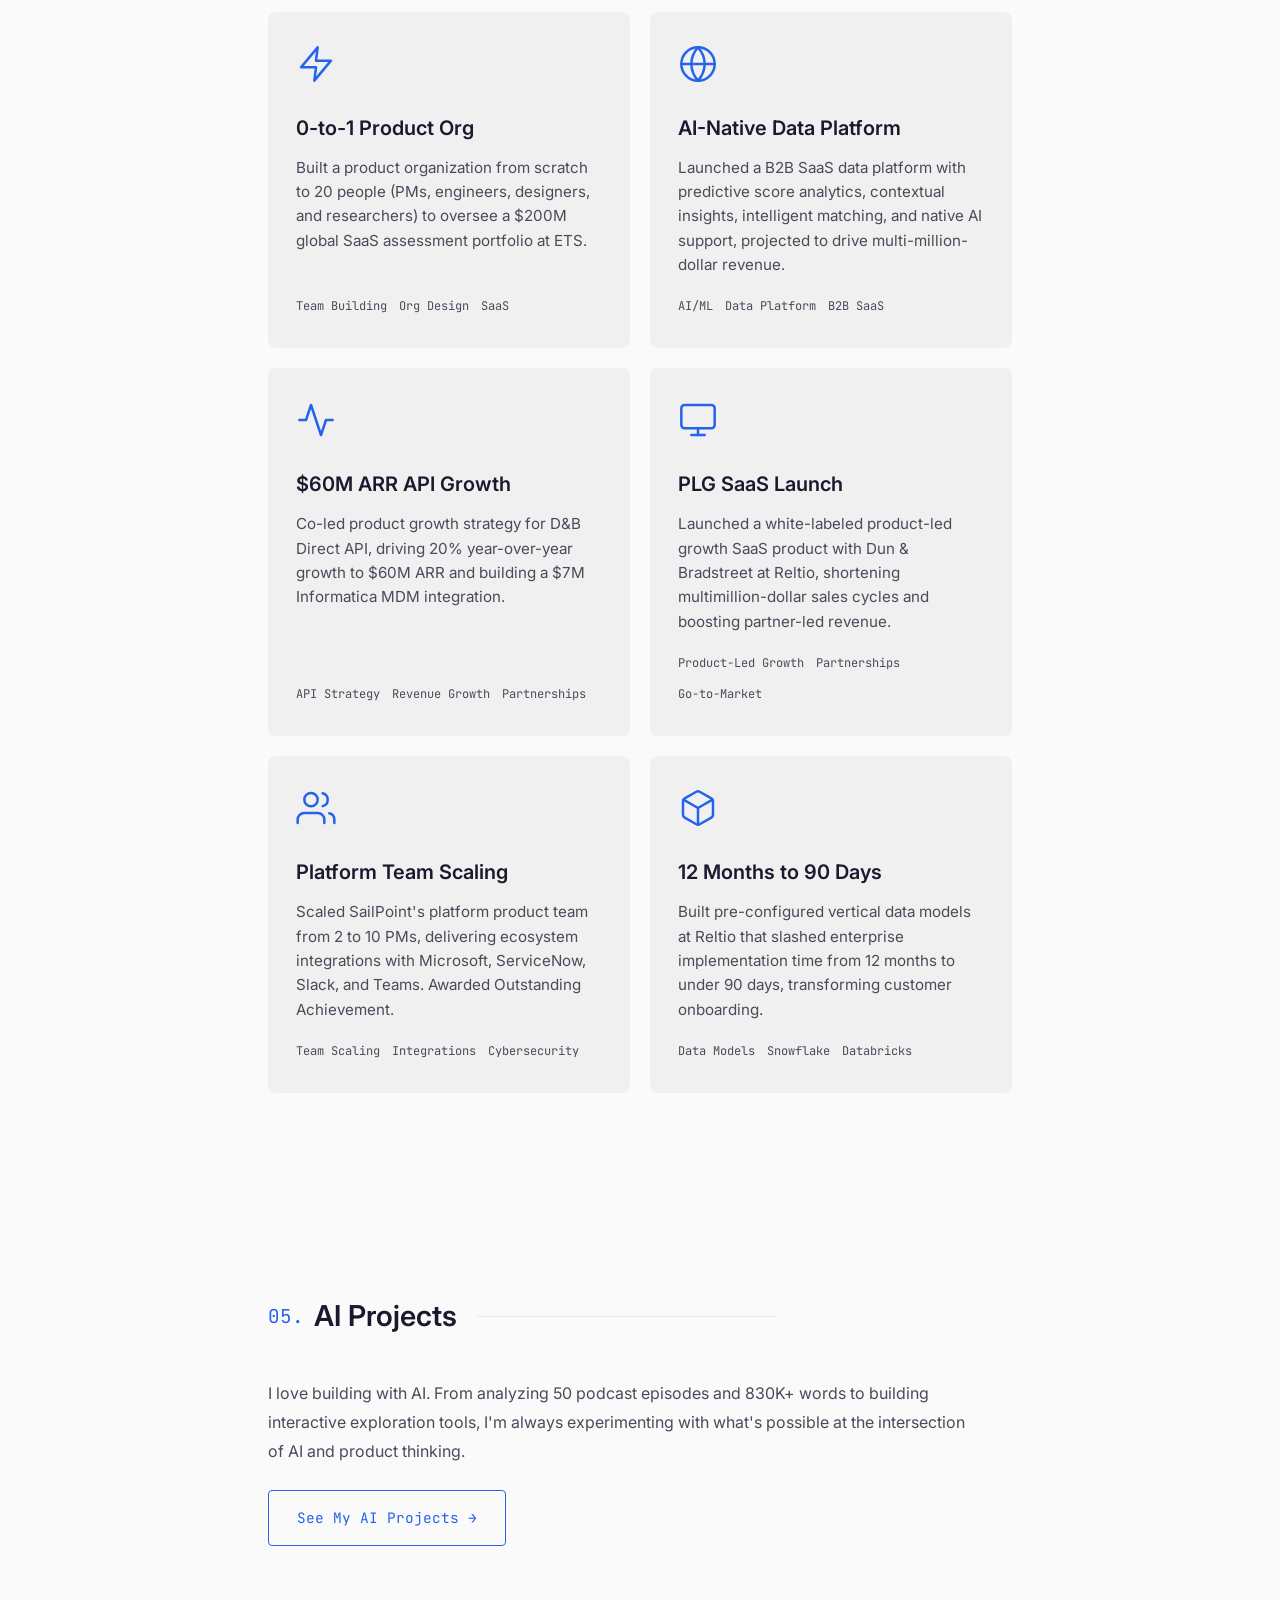
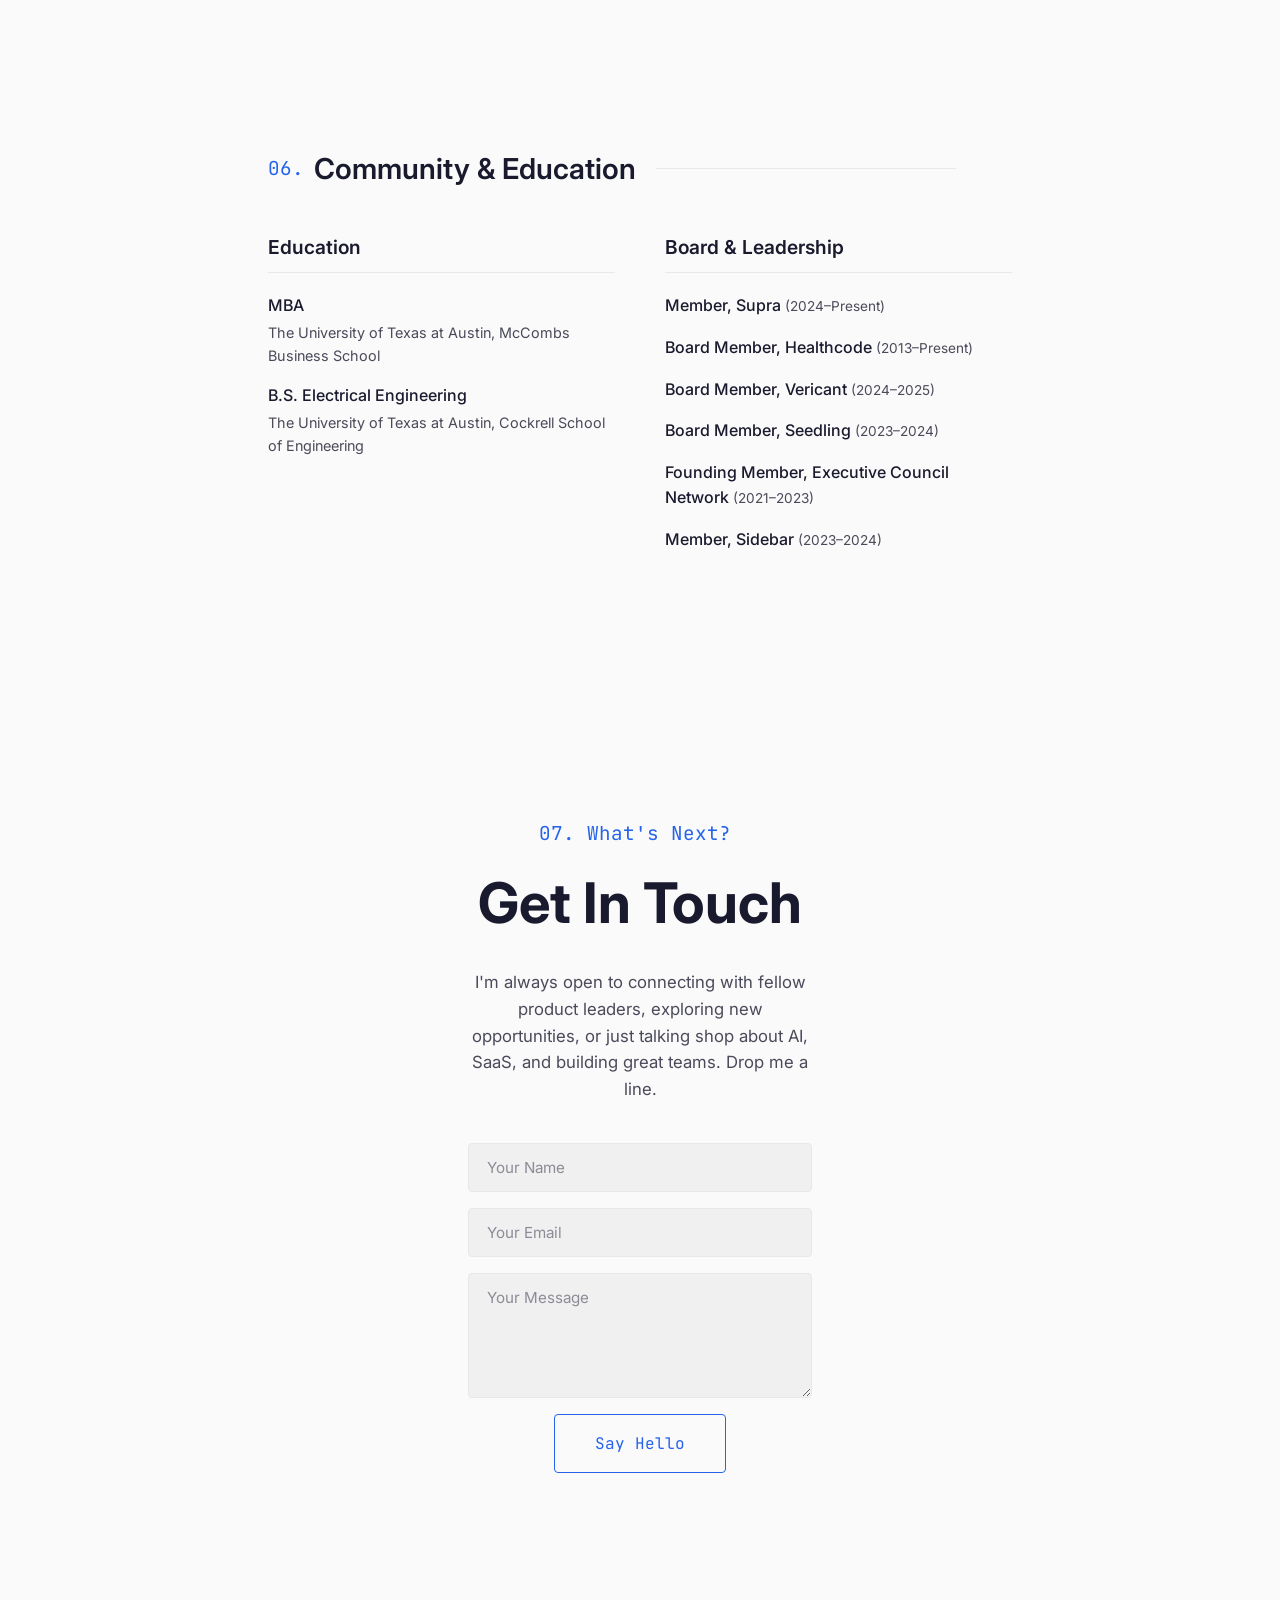
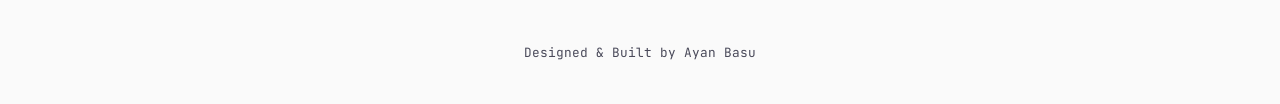
==== commit f848f86a: "Update hero tagline to reflect GM with product focus Co-Authored-By: Claude Sonnet 4.6 <noreply@anth" ====
--- a/index.html
+++ b/index.html
@@ -47,7 +47,7 @@
     <div class="hero-content">
       <p class="hero-greeting">Hi, my name is</p>
       <h1 class="hero-name">Ayan Basu.</h1>
-      <h2 class="hero-tagline">I build teams and ship product.</h2>
+      <h2 class="hero-tagline">I build teams and products that scale businesses.</h2>
       <p class="hero-description">
         General Manager and Product Executive with 15+ years building teams, scaling platforms,
         and driving growth across $100M&ndash;$250M SaaS portfolios.
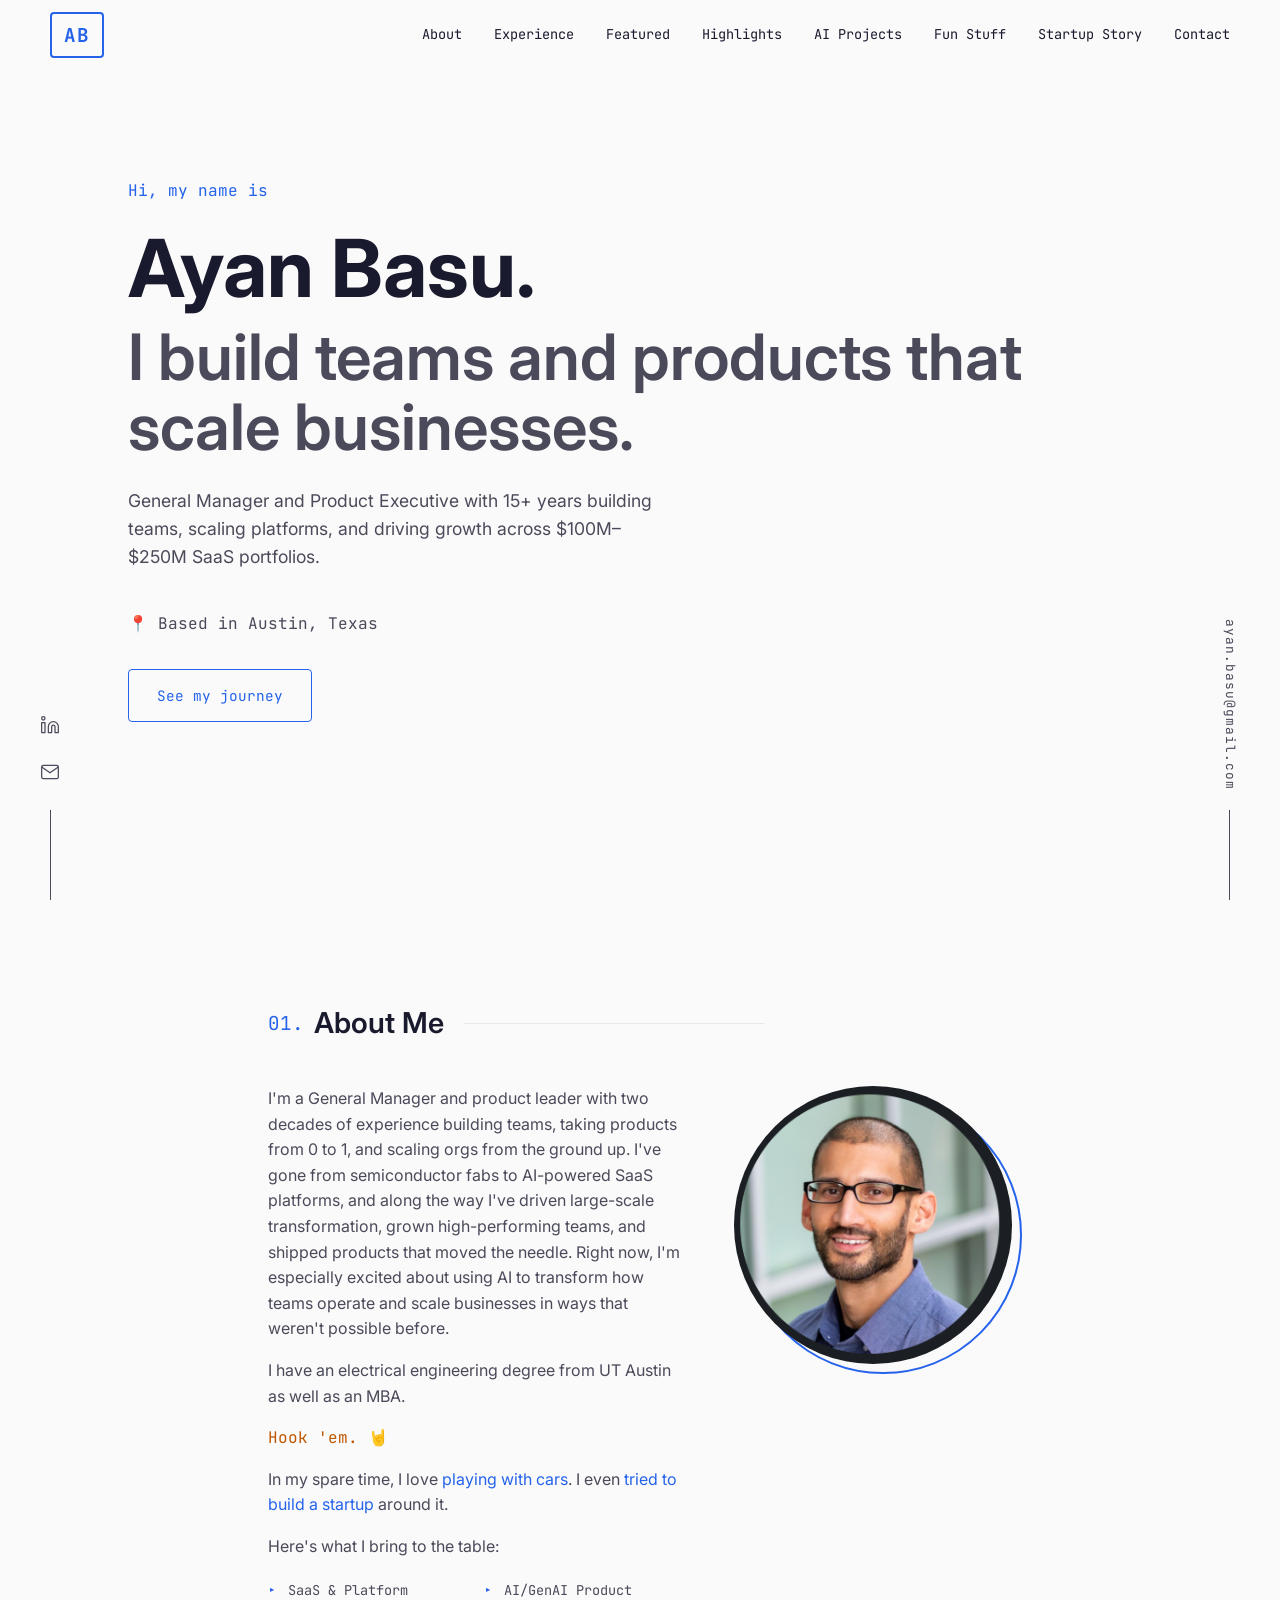
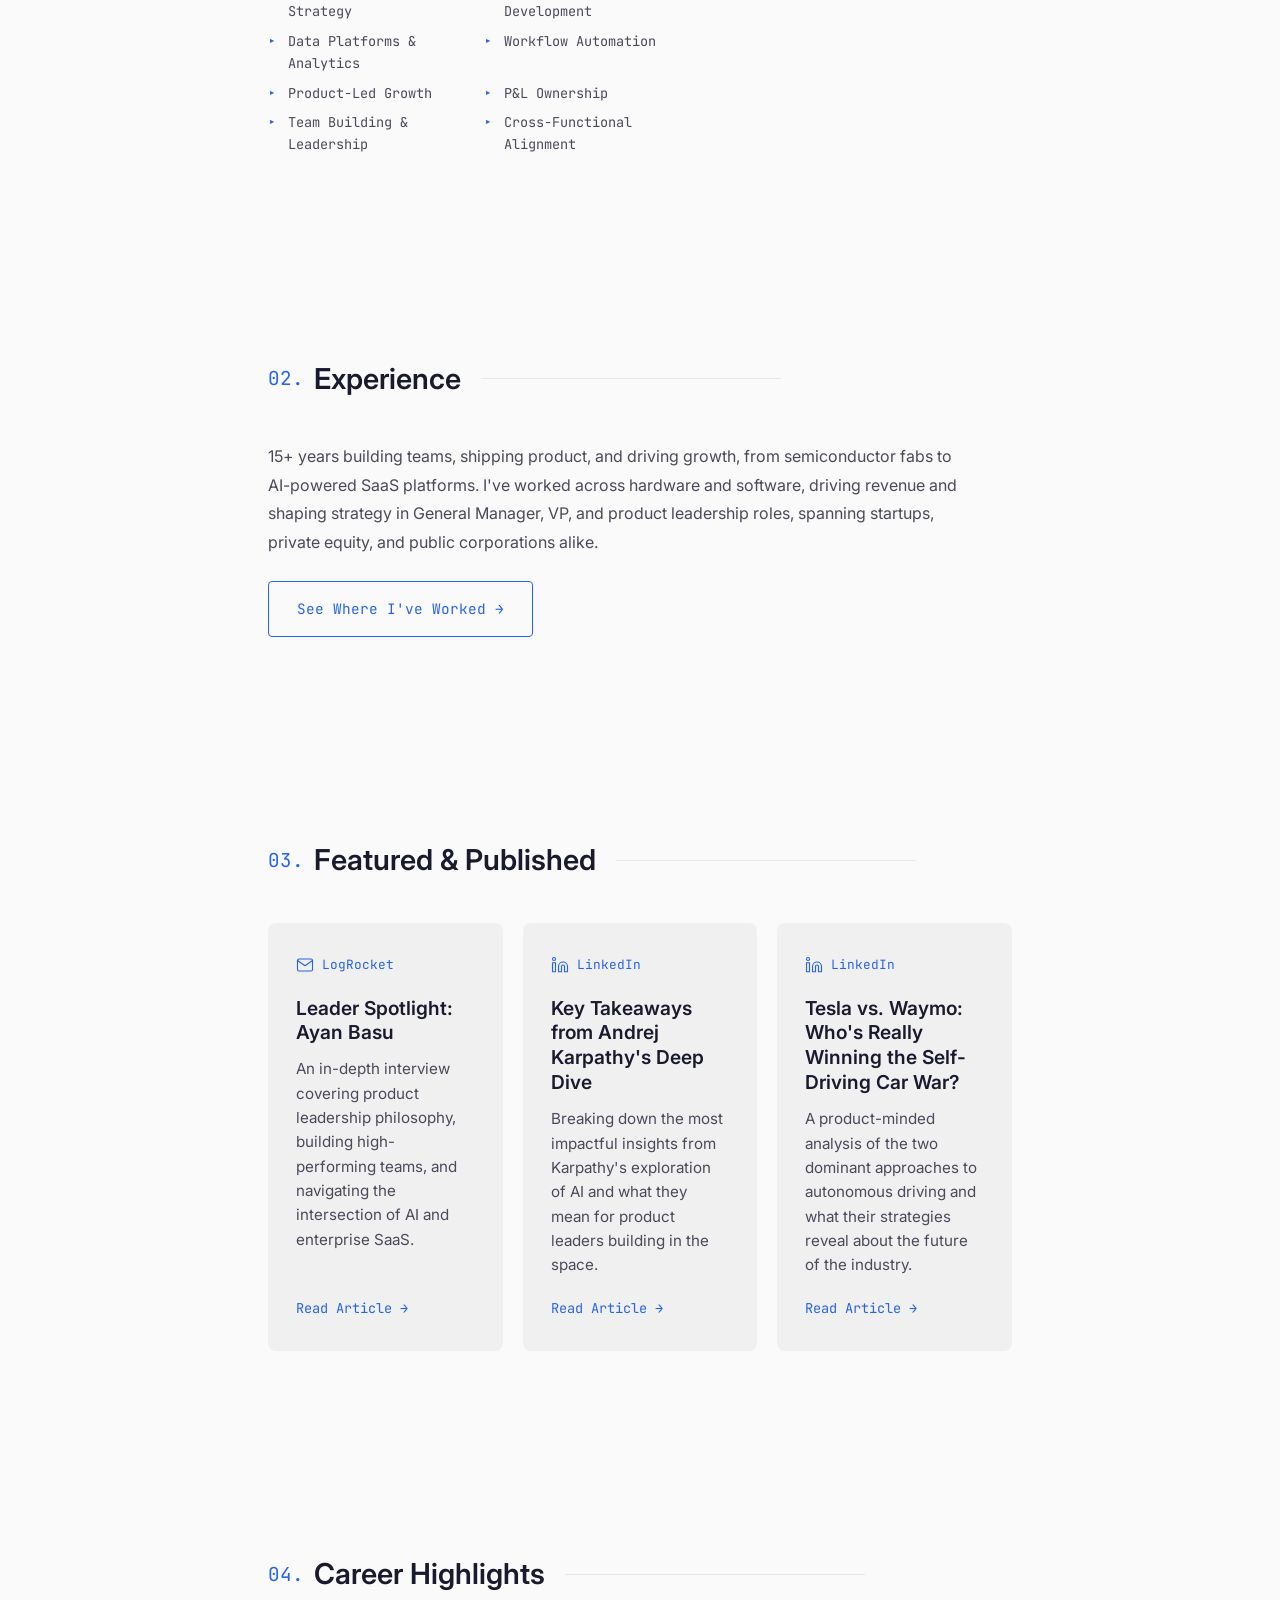
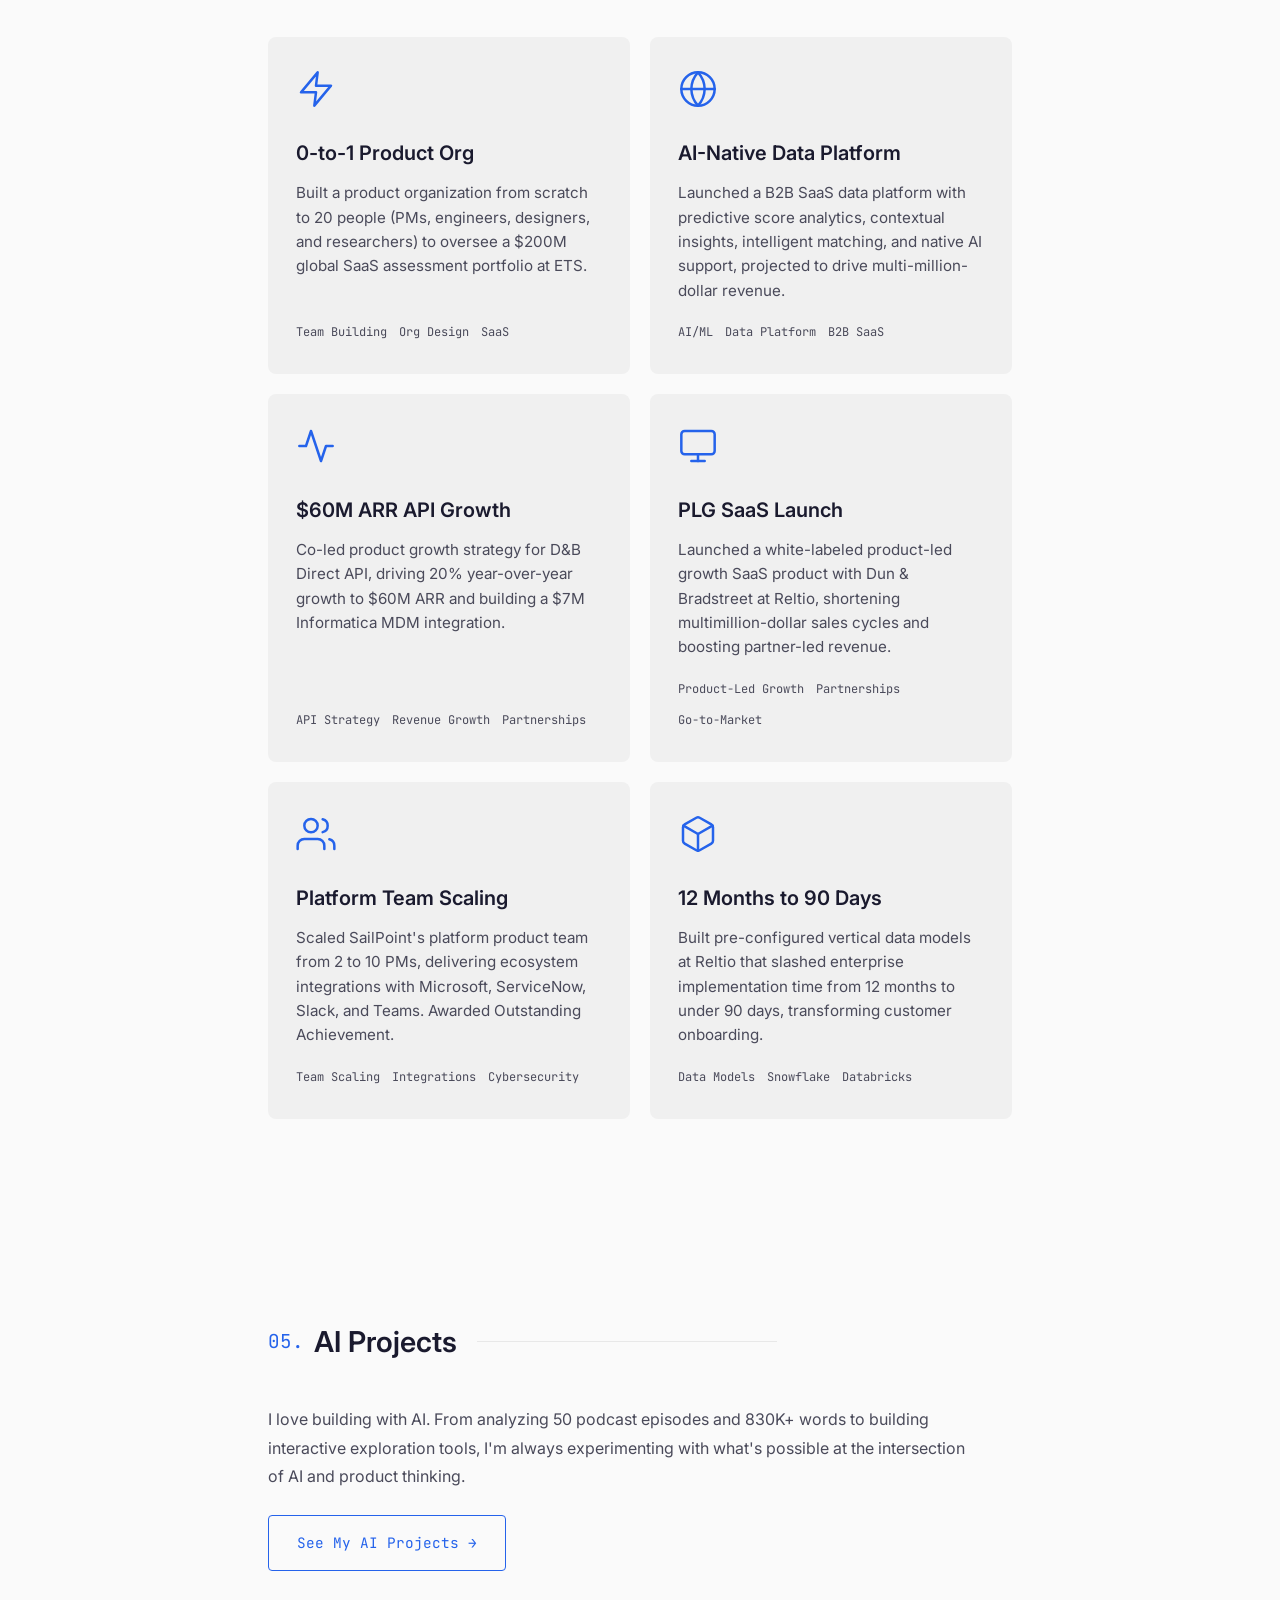
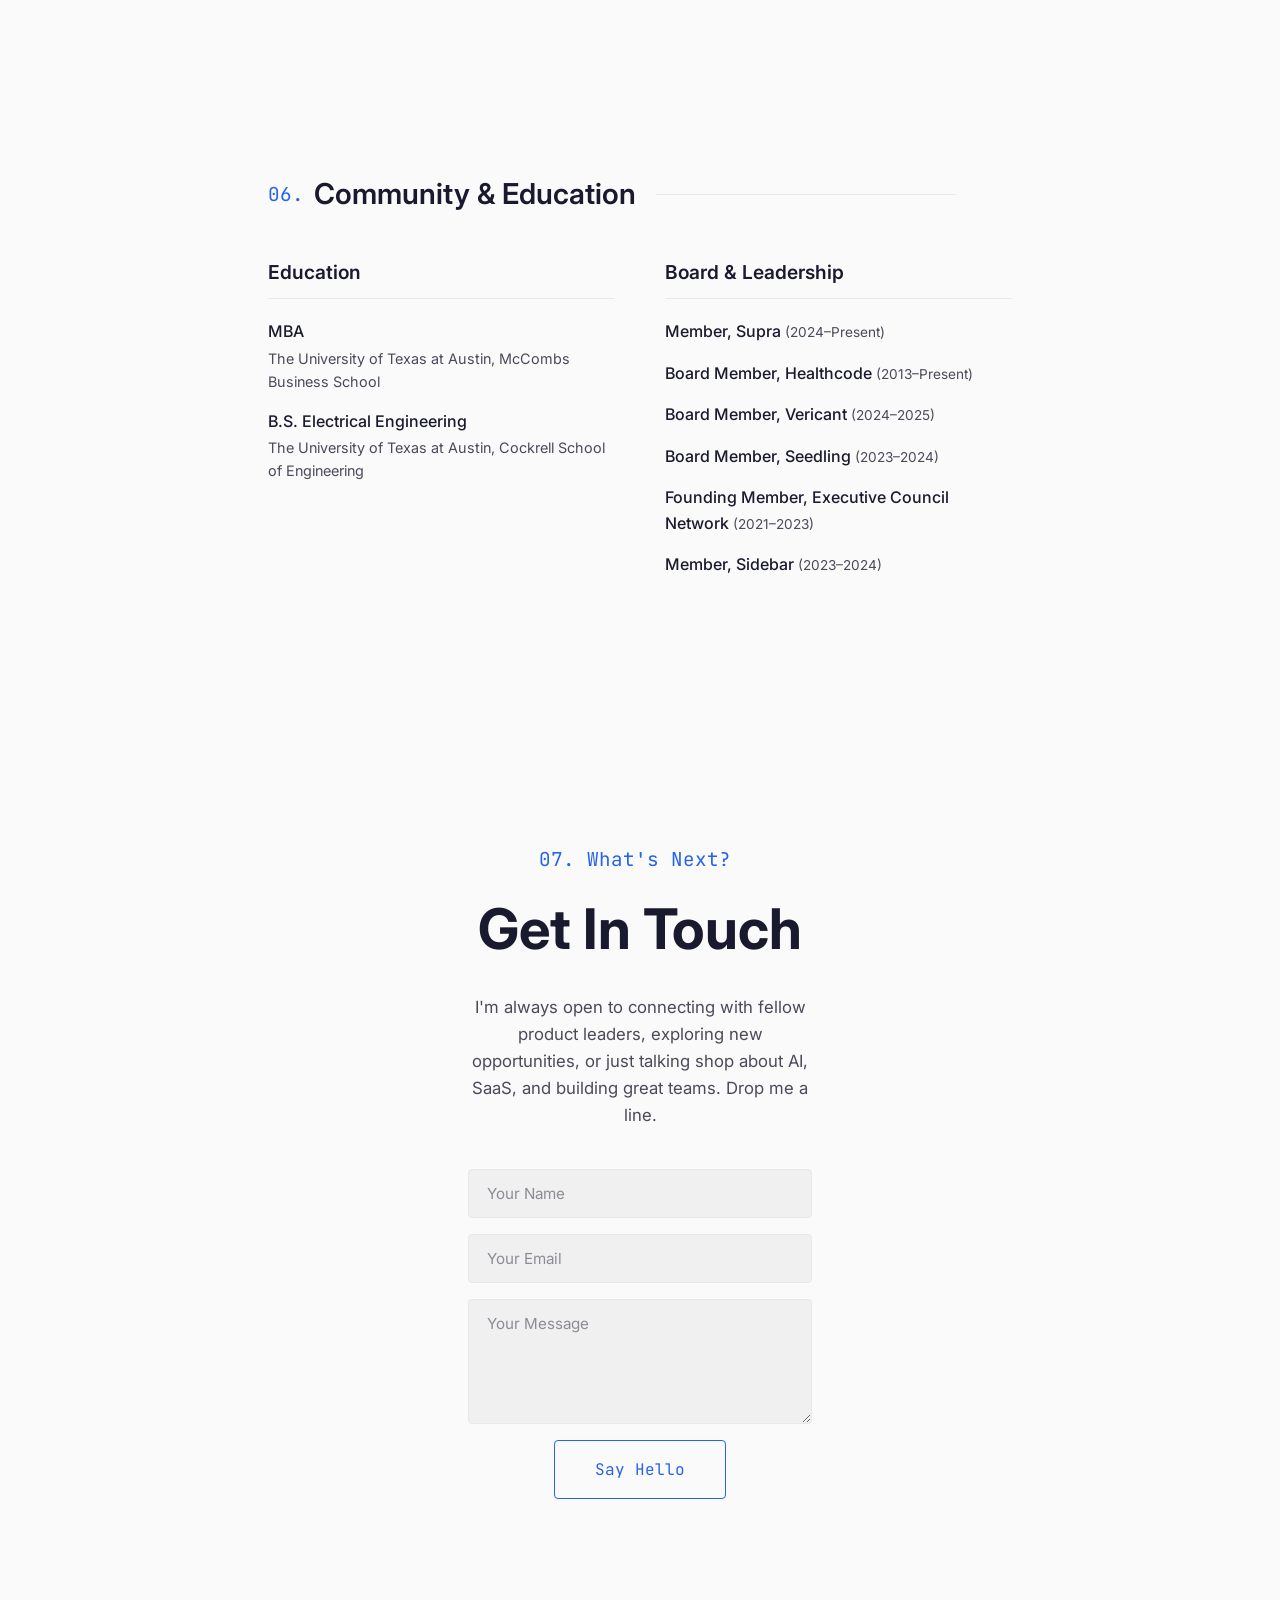
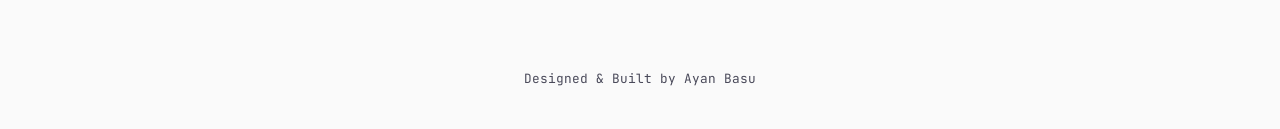
==== commit c959af84: "Update About intro to reflect GM role and AI focus Co-Authored-By: Claude Sonnet 4.6 <noreply@anthro" ====
--- a/index.html
+++ b/index.html
@@ -63,11 +63,11 @@
     <div class="about-grid">
       <div class="about-text">
         <p>
-          I'm a product leader with nearly two decades of experience building teams, taking products from 0 to 1,
-          and scaling orgs from the ground up. I've gone from semiconductor fabs to AI-powered SaaS platforms,
-          and along the way I've driven large-scale transformation, grown high-performing product teams, and
-          shipped products that moved the needle. Right now, I'm especially excited about using AI to supercharge
-          what product teams can do.
+          I'm a General Manager and product leader with two decades of experience building teams, taking products
+          from 0 to 1, and scaling orgs from the ground up. I've gone from semiconductor fabs to AI-powered SaaS
+          platforms, and along the way I've driven large-scale transformation, grown high-performing teams, and
+          shipped products that moved the needle. Right now, I'm especially excited about using AI to transform
+          how teams operate and scale businesses in ways that weren't possible before.
         </p>
         <p>
           I have an electrical engineering degree from UT Austin as well as an MBA.
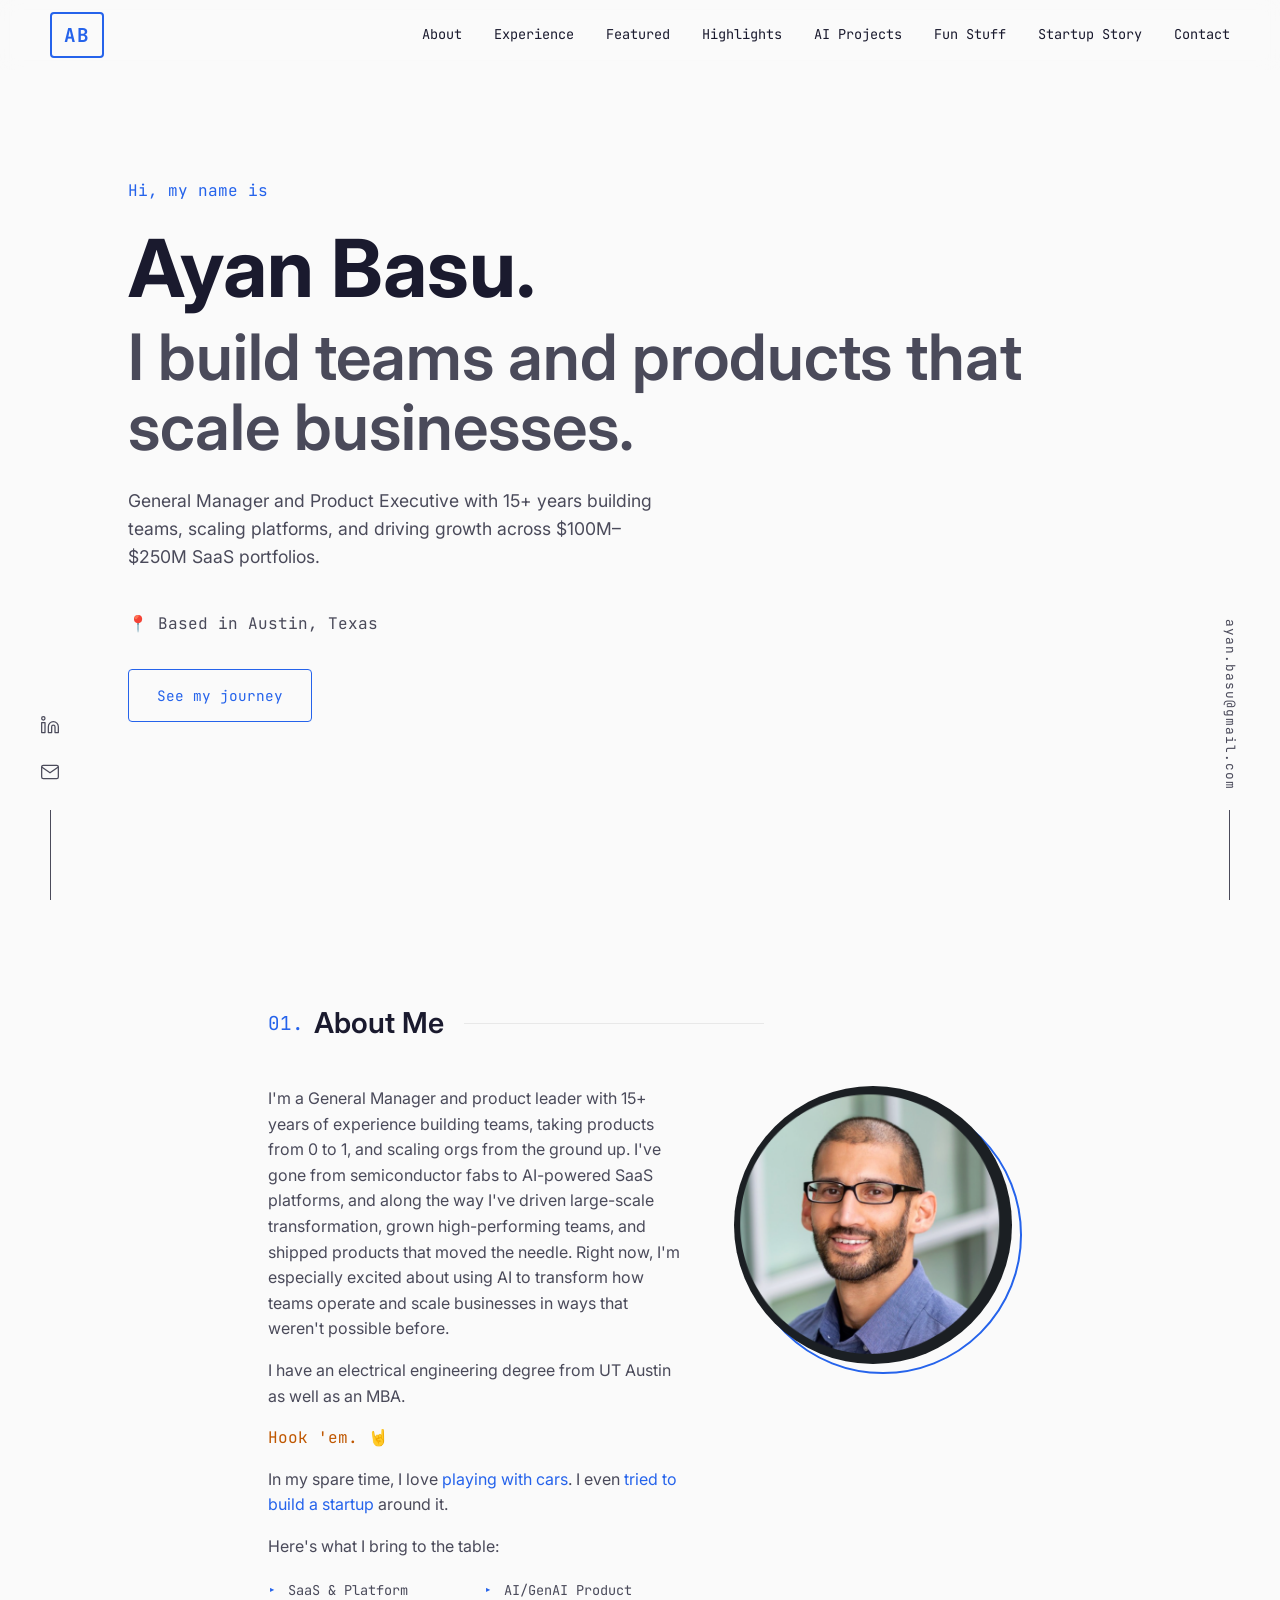
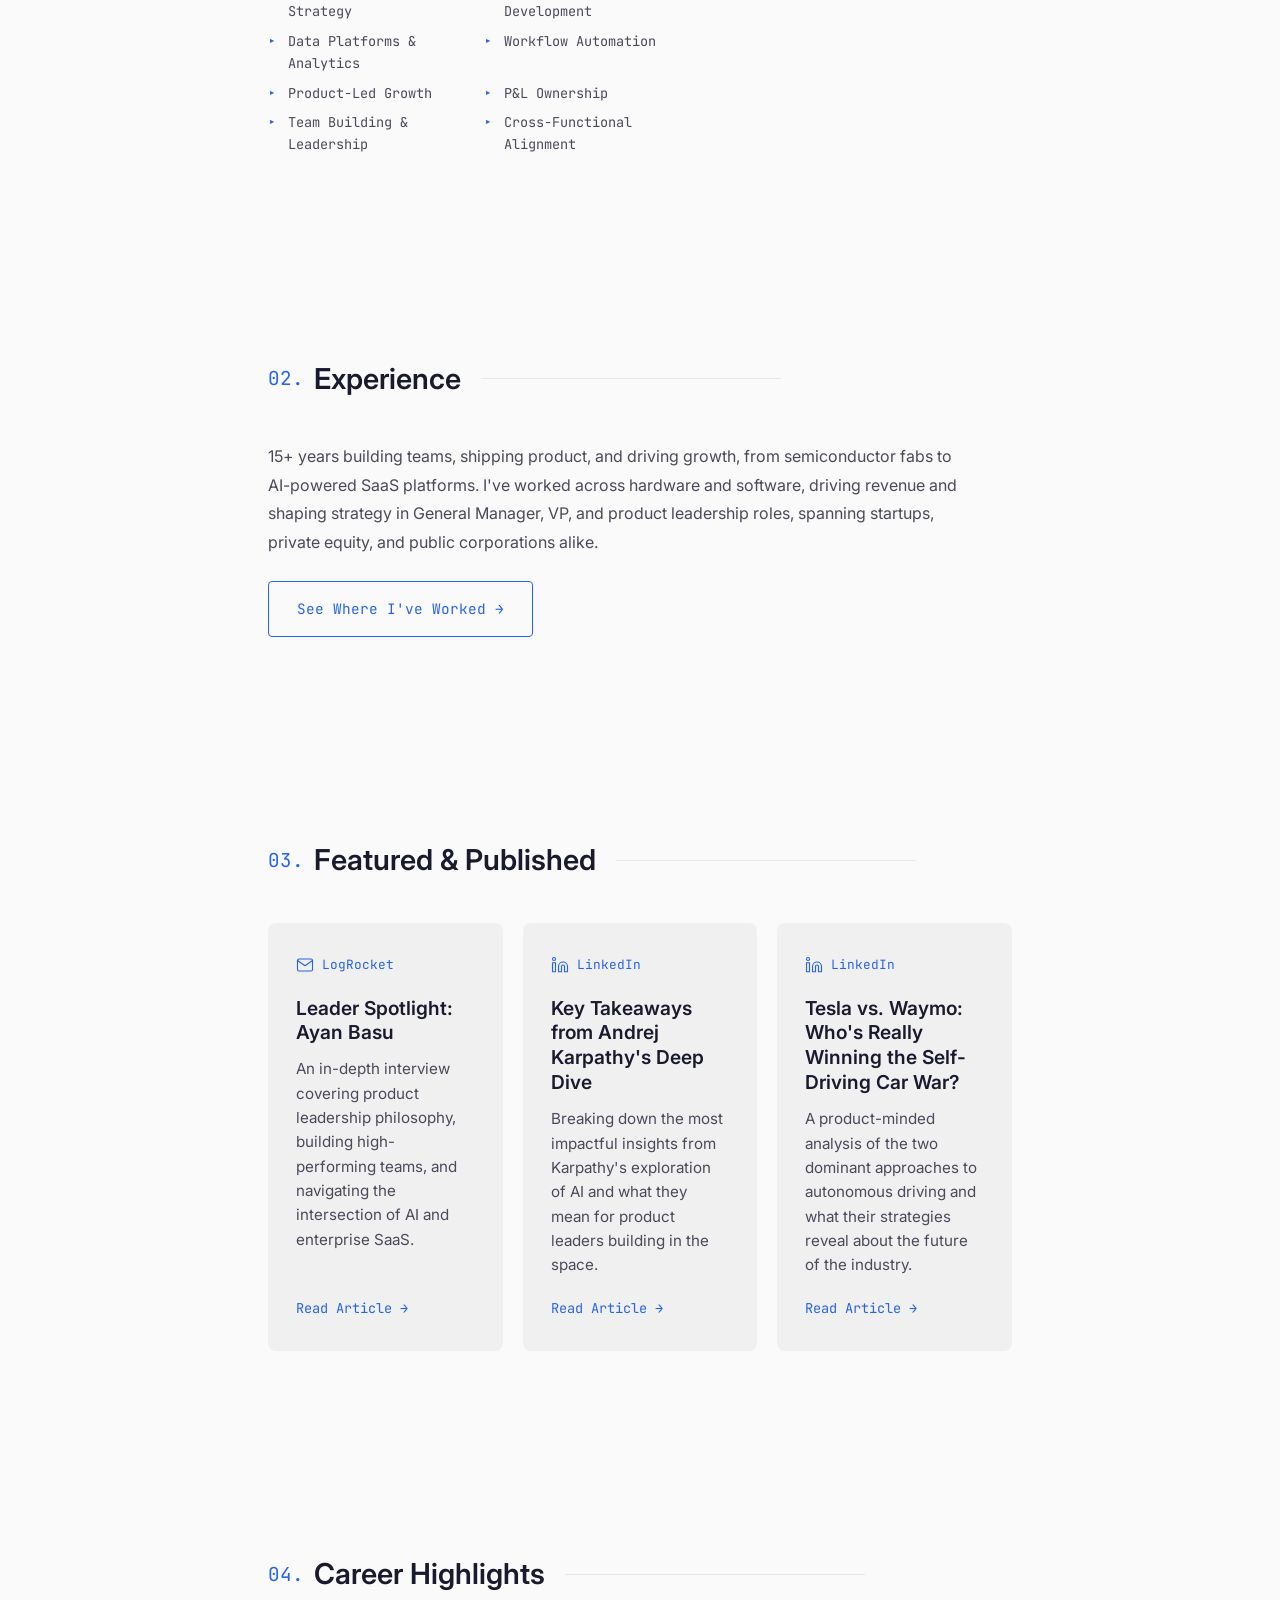
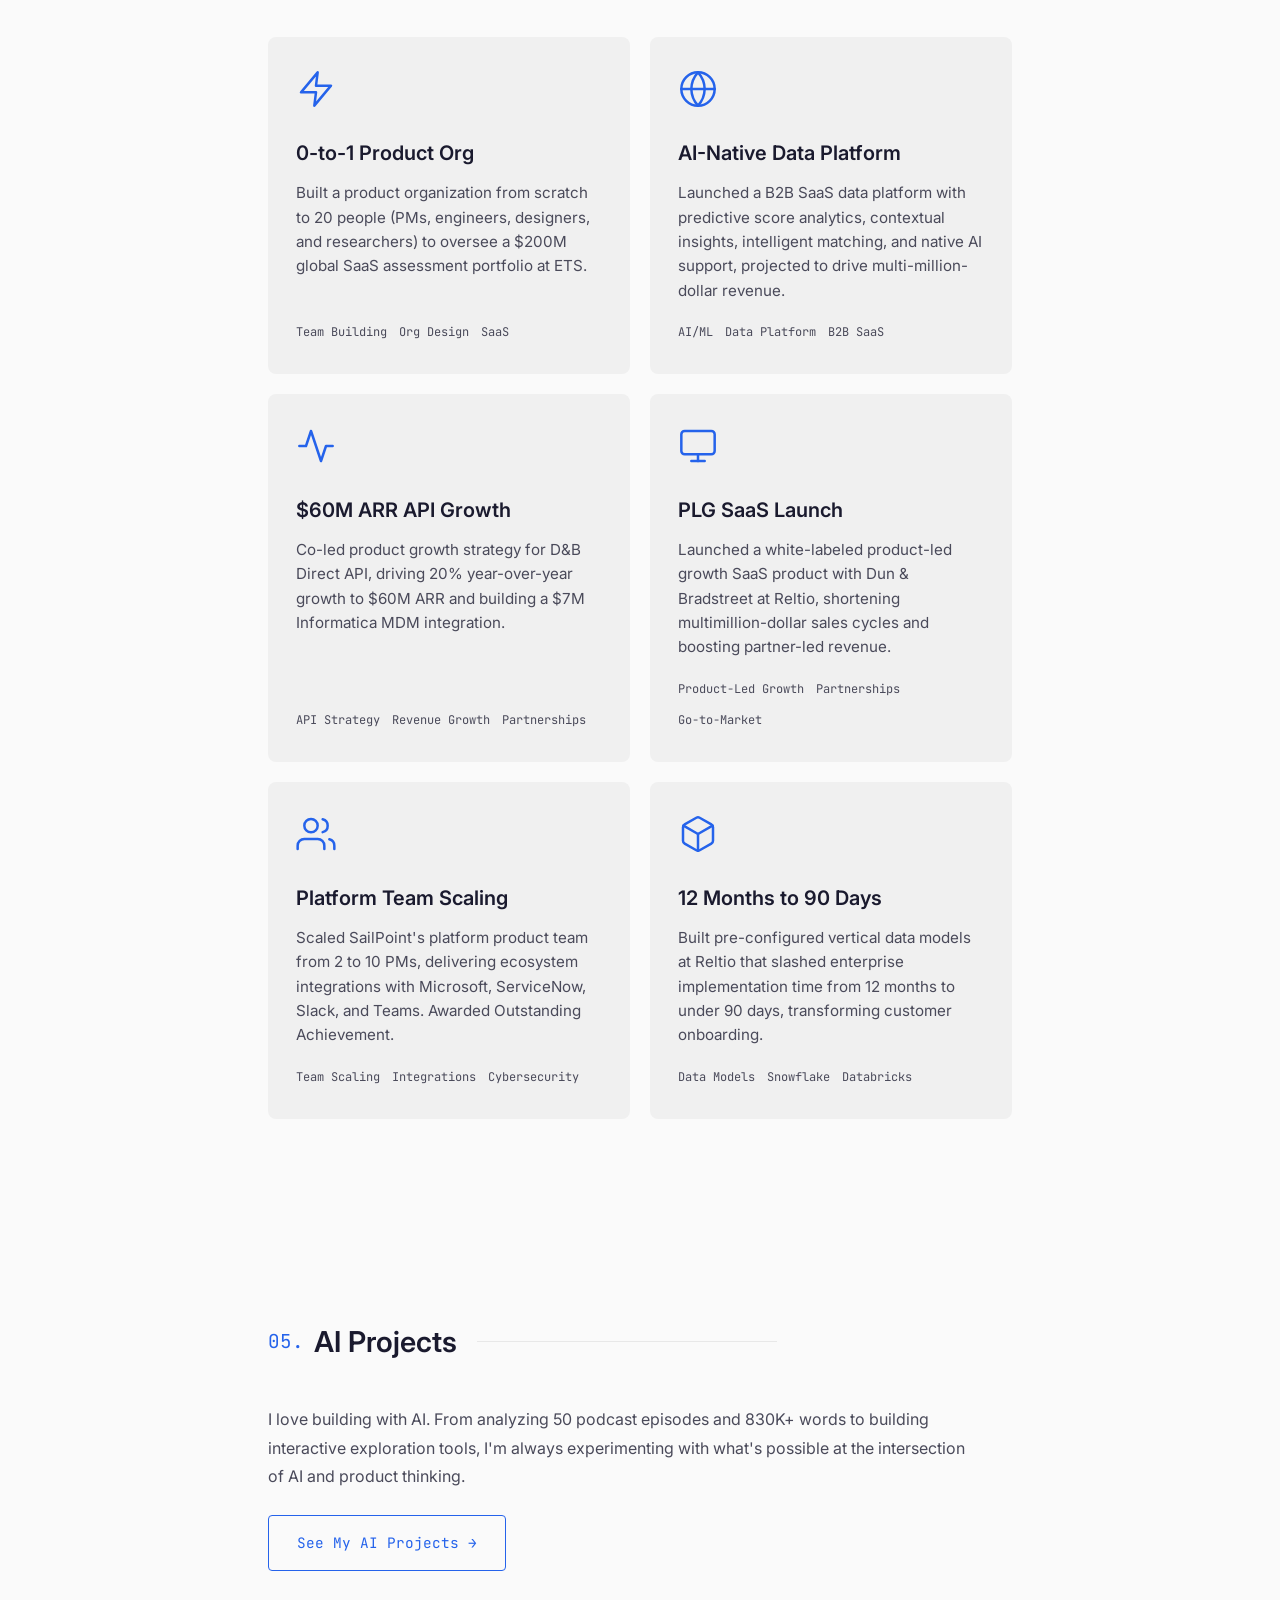
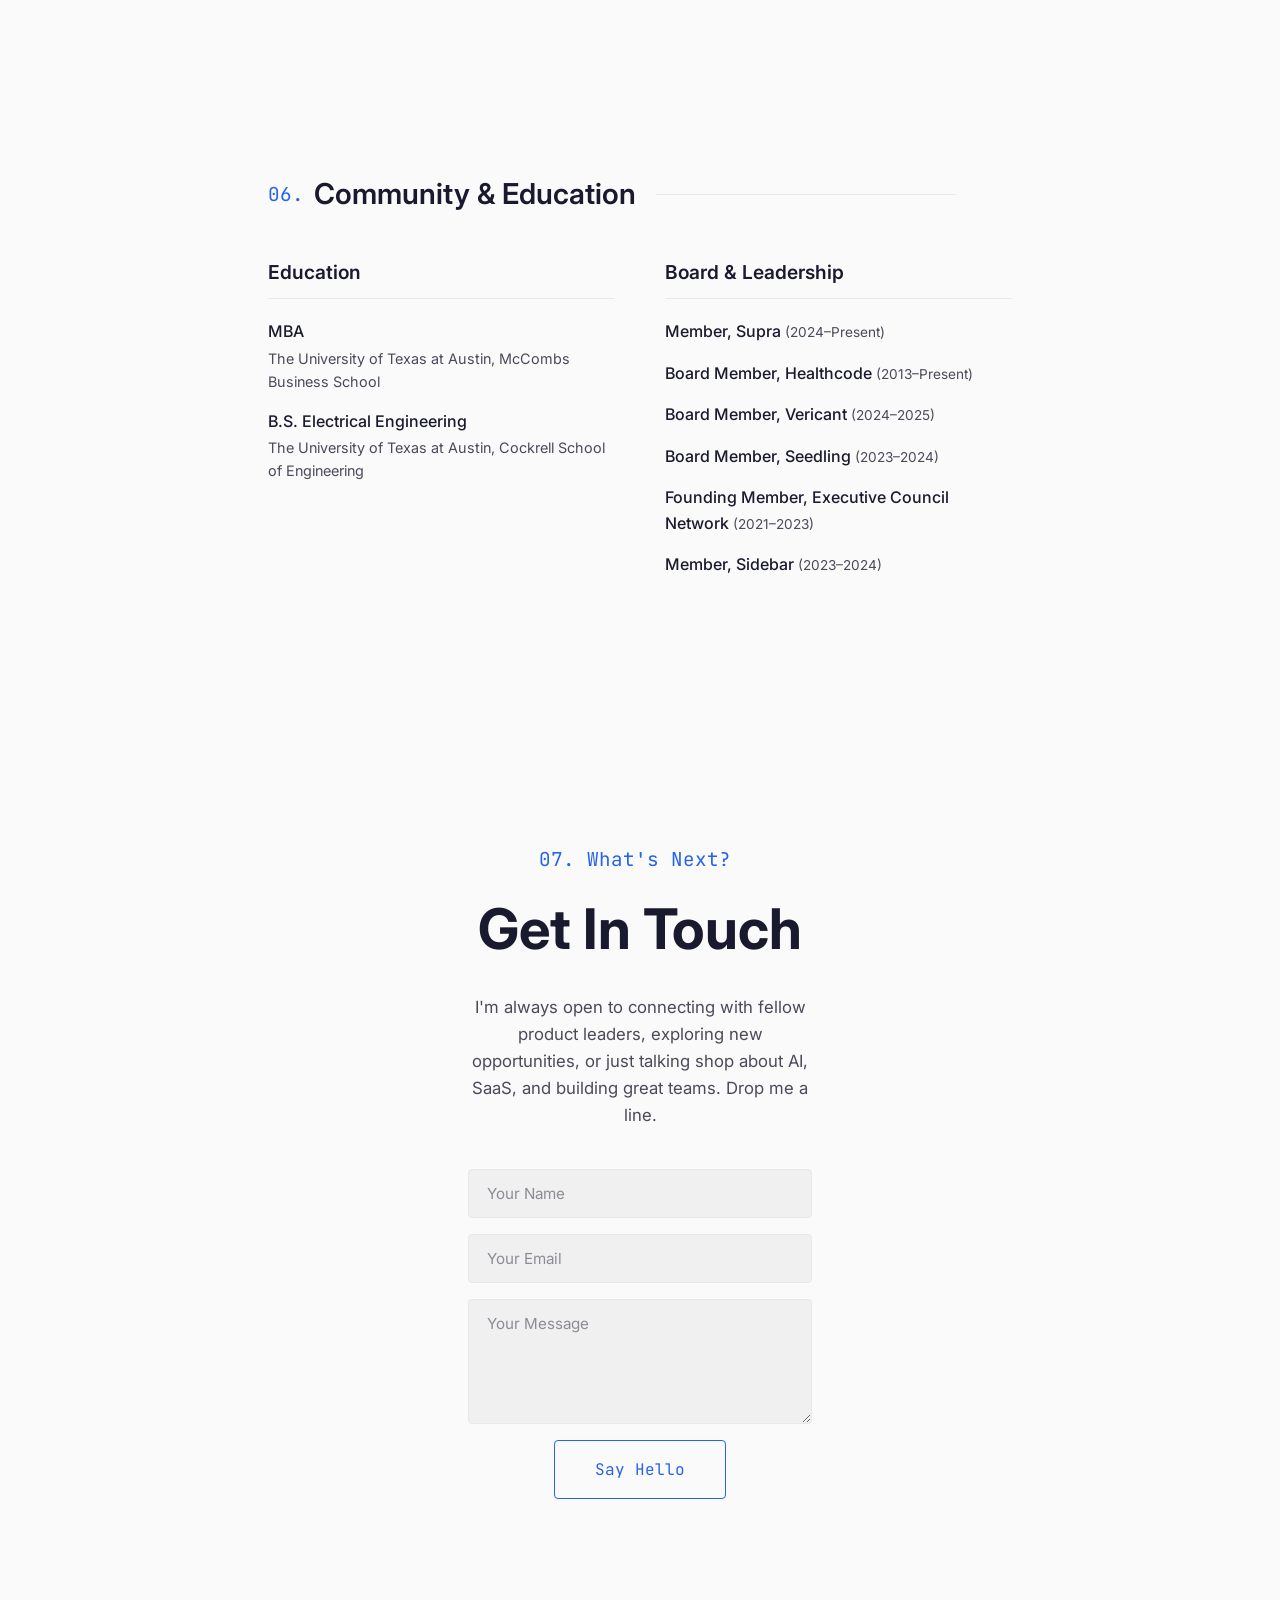
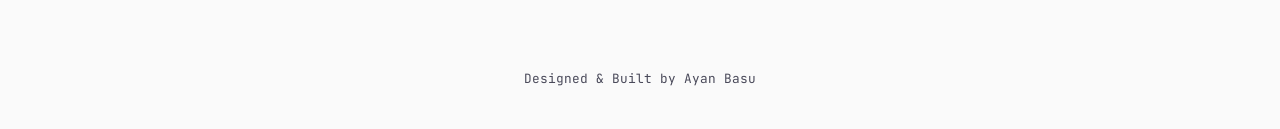
==== commit 3e354fd7: "Change two decades to 15+ years in About intro Co-Authored-By: Claude Sonnet 4.6 <noreply@anthropic." ====
--- a/index.html
+++ b/index.html
@@ -3,7 +3,7 @@
 <head>
   <meta charset="UTF-8">
   <meta name="viewport" content="width=device-width, initial-scale=1.0">
-  <title>Ayan Basu | Product Executive | AI, SaaS, Platforms</title>
+  <title>Ayan Basu | General Manager & Product Exec</title>
   <link rel="preconnect" href="https://fonts.googleapis.com">
   <link rel="preconnect" href="https://fonts.gstatic.com" crossorigin>
   <link href="https://fonts.googleapis.com/css2?family=Inter:wght@300;400;500;600;700&family=JetBrains+Mono:wght@400;500&display=swap" rel="stylesheet">
@@ -63,7 +63,7 @@
     <div class="about-grid">
       <div class="about-text">
         <p>
-          I'm a General Manager and product leader with two decades of experience building teams, taking products
+          I'm a General Manager and product leader with 15+ years of experience building teams, taking products
           from 0 to 1, and scaling orgs from the ground up. I've gone from semiconductor fabs to AI-powered SaaS
           platforms, and along the way I've driven large-scale transformation, grown high-performing teams, and
           shipped products that moved the needle. Right now, I'm especially excited about using AI to transform
